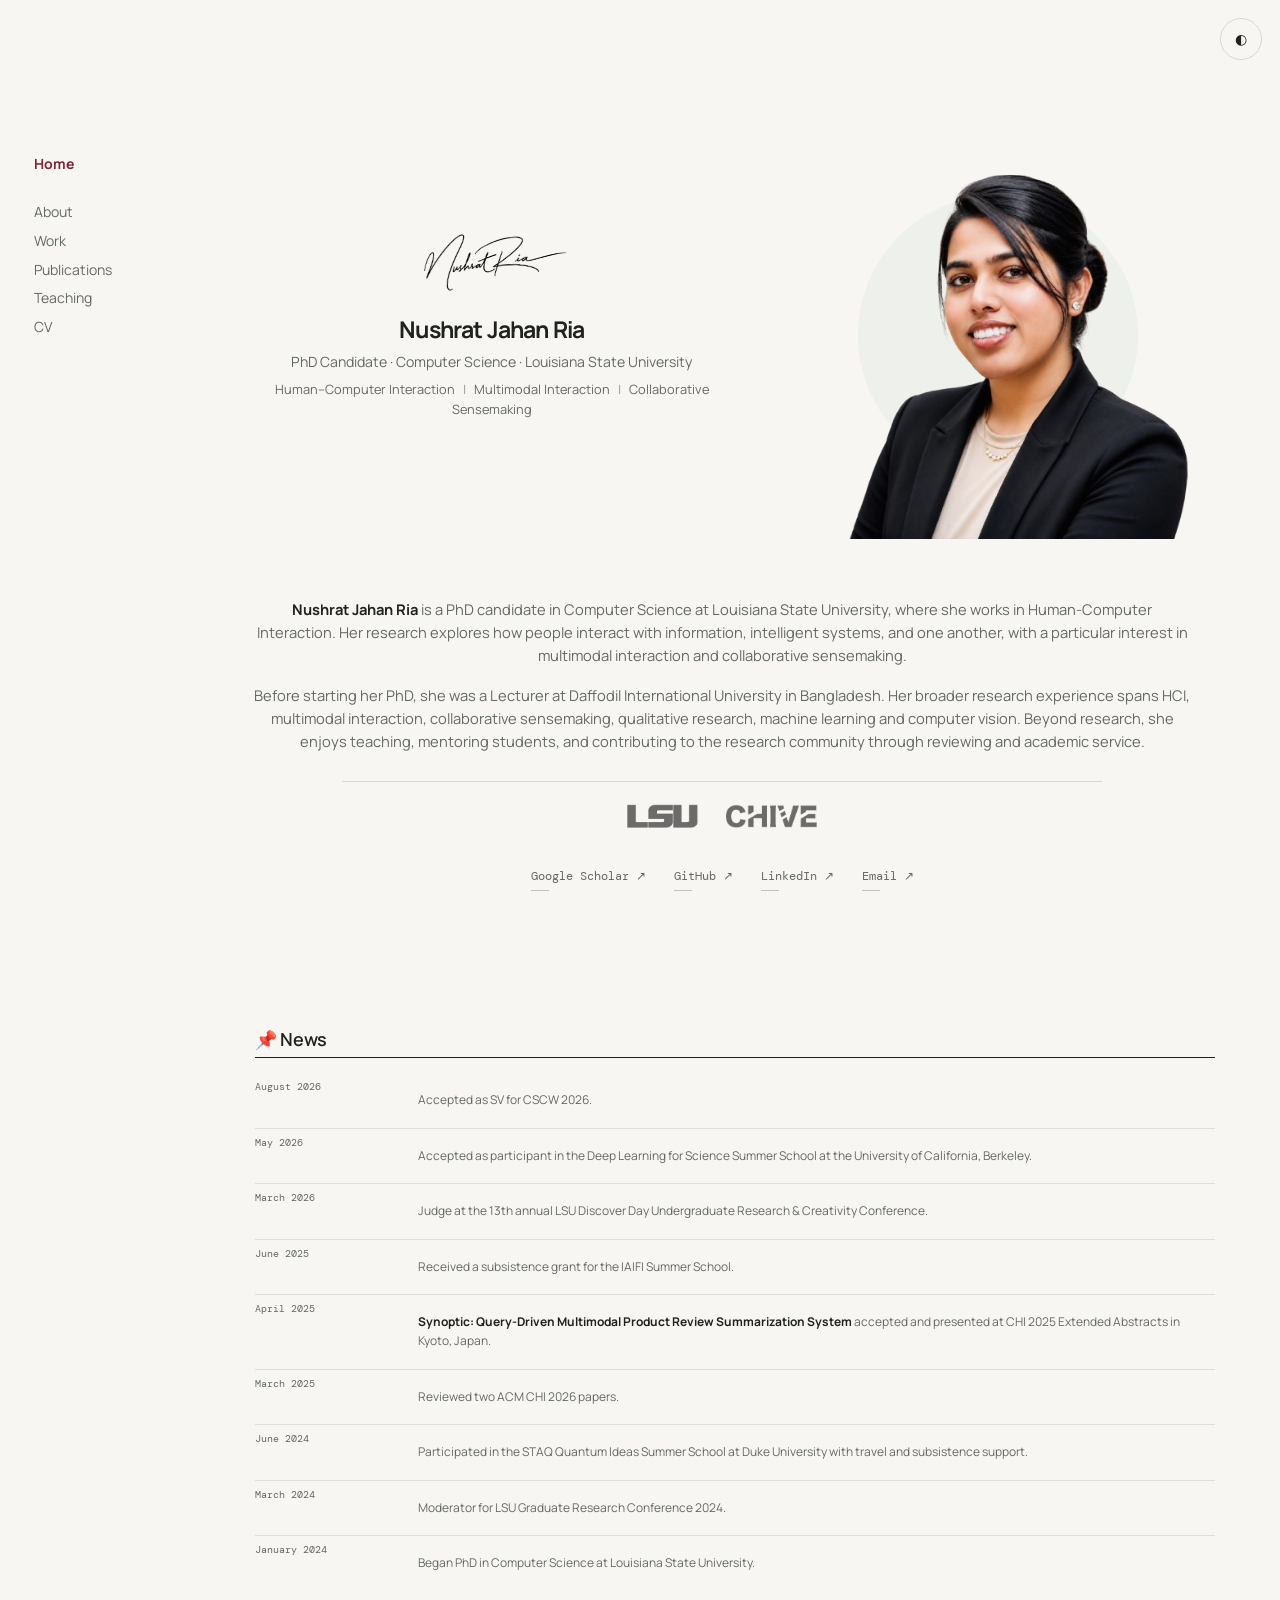
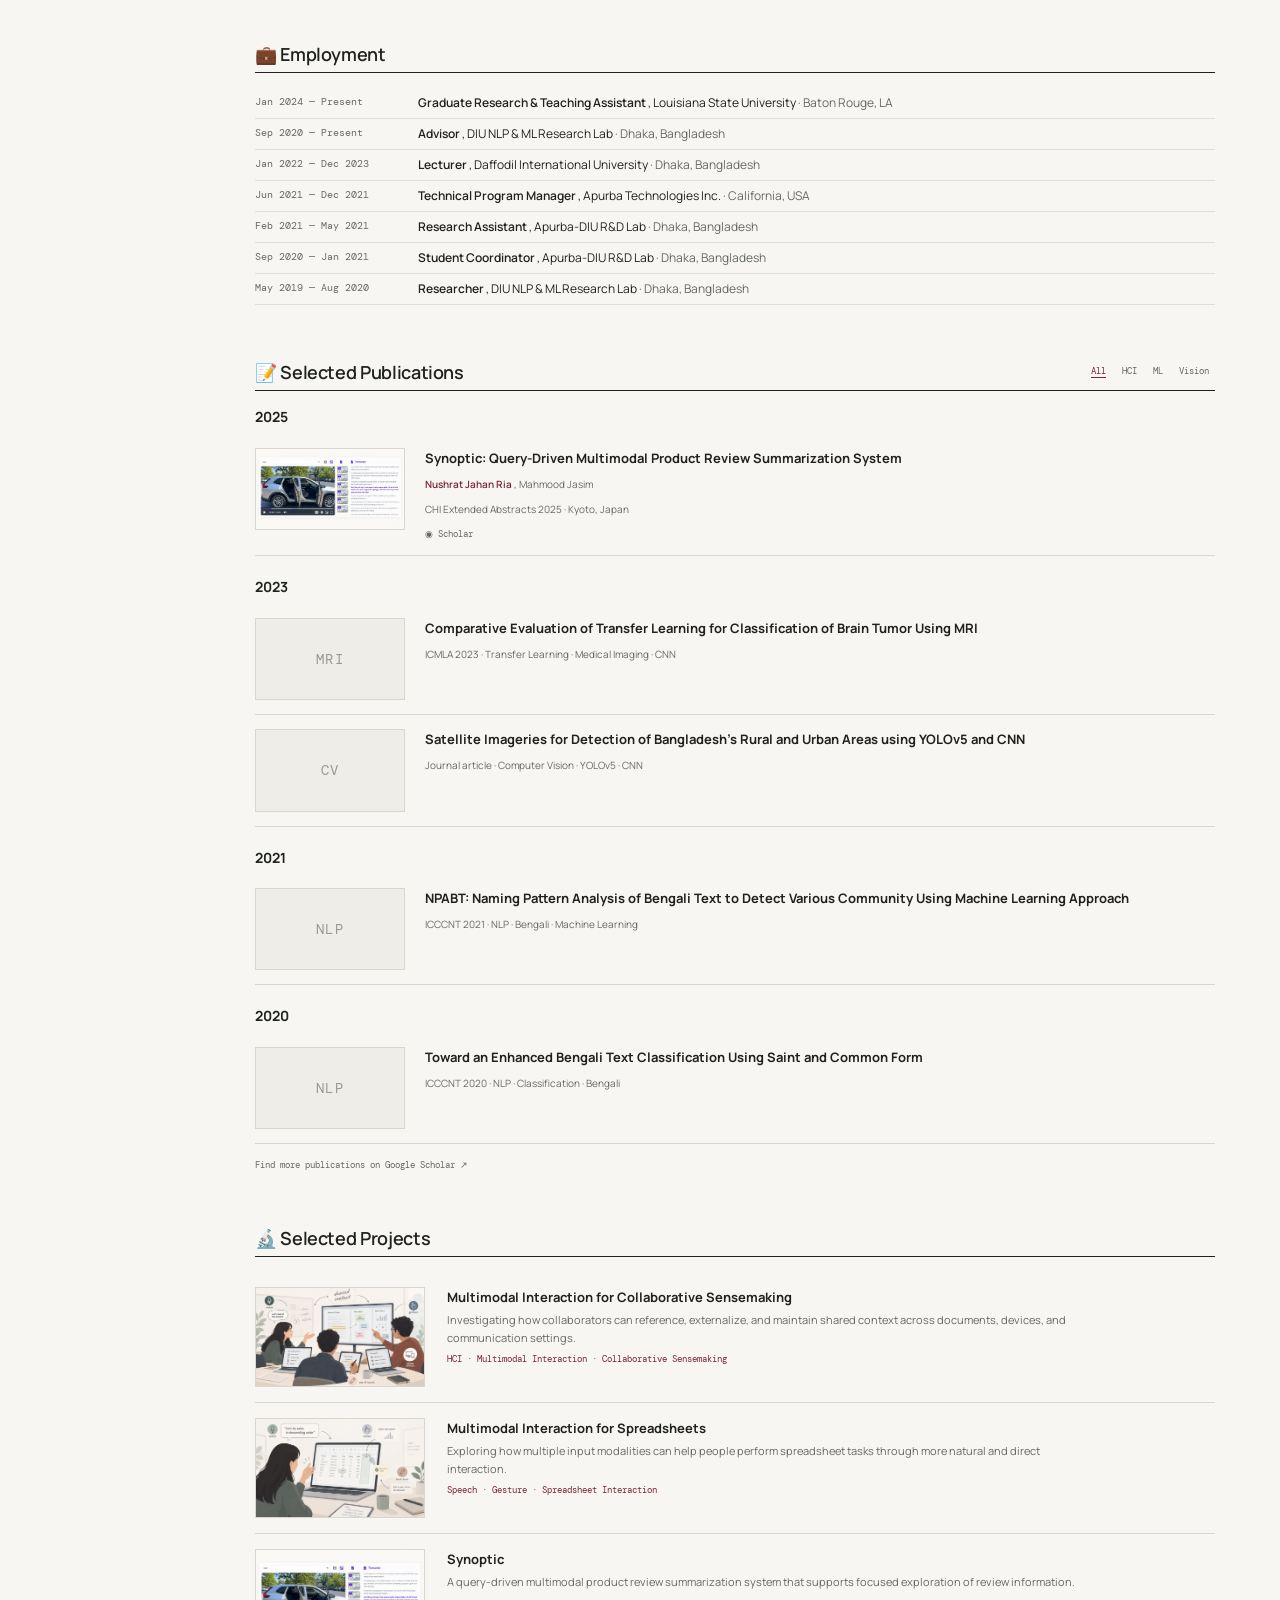
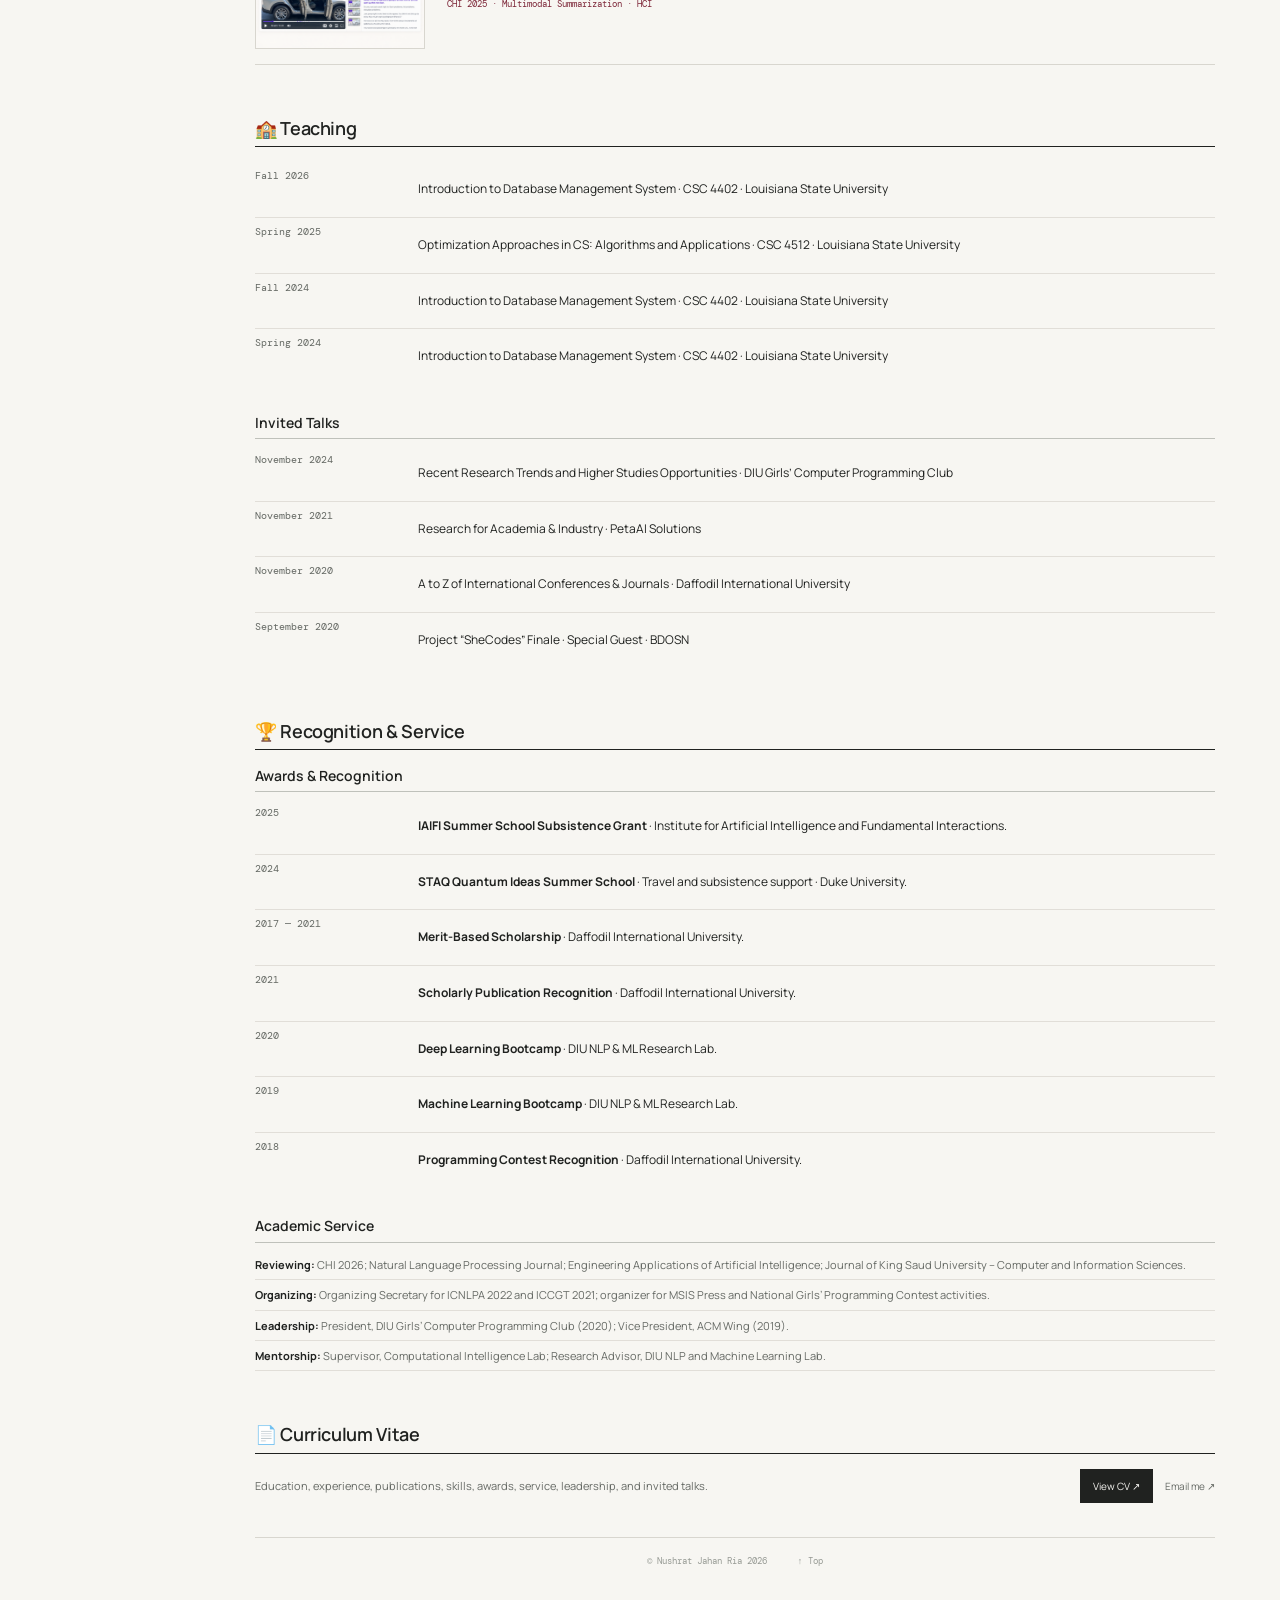
==== index.html @ 14f4d2c4 "Update research experience" ====
<!DOCTYPE html>
<html lang="en" data-theme="light">
<head>
    <meta charset="UTF-8">
    <meta name="viewport" content="width=device-width, initial-scale=1.0">

    <meta
        name="description"
        content="Nushrat Jahan Ria — HCI researcher studying multimodal interaction and collaborative sensemaking."
    >

    <link
        rel="icon"
        type="image/png"
        href="static/images/sign.png"
    >

    <title>Nushrat Jahan Ria — HCI Researcher</title>

    <link rel="preconnect" href="https://fonts.googleapis.com">
    <link rel="preconnect" href="https://fonts.gstatic.com" crossorigin>

    <link
        href="https://fonts.googleapis.com/css2?family=DM+Mono:wght@300;400;500&family=Manrope:wght@400;500;600;700&family=Newsreader:ital,opsz,wght@1,6..72,400&display=swap"
        rel="stylesheet"
    >

    <link rel="stylesheet" href="static/style.css?v=5">
</head>

<body>

<div class="cursor-dot" id="cursor-dot"></div>
<div class="cursor-ring" id="cursor-ring"></div>

<button
    id="theme-toggle"
    class="theme-toggle"
    type="button"
    aria-label="Switch between light and dark mode"
>
    ◐
</button>

<main>

<!-- =========================================================
     LANDING
========================================================= -->

<section id="home" class="landing">

    <!-- LEFT SIDEBAR -->
    <aside class="side-nav">

        <a href="#home" class="active">
            Home
        </a>

        <div class="side-nav-group">

            <a href="#about">
                About
            </a>

            <a href="#work">
                Work
            </a>

            <a href="#publications">
                Publications
            </a>

            <a href="#teaching">
                Teaching
            </a>

            <a href="#cv">
                CV
            </a>

        </div>

    </aside>


    <!-- LANDING CONTENT -->
    <div class="landing-main">

        <div class="identity-area">

            <div class="identity-center">

                <div class="signature">
                    <img
                        src="static/images/sig.png"
                        alt="Nushrat Jahan Ria"
                    >
                </div>

                <h1>
                    Nushrat Jahan Ria
                </h1>

                <p class="role">
                    PhD Candidate · Computer Science ·
                    Louisiana State University
                </p>

                <p class="research-line">

                    Human–Computer Interaction

                    <span>|</span>

                    Multimodal Interaction

                    <span>|</span>

                    Collaborative Sensemaking

                </p>

            </div>


            <div class="portrait-area">

                <img
                    src="static/ria_1.png"
                    alt="Nushrat Jahan Ria"
                >

            </div>

        </div>


        <!-- ABOUT -->
        <div
            class="landing-bio"
            id="about"
            data-nav-section="about"
        >

            <p>
                <strong>Nushrat Jahan Ria</strong>
                is a PhD candidate in Computer Science at
                Louisiana State University, where she works
                in Human-Computer Interaction. Her research
                explores how people interact with information,
                intelligent systems, and one another, with a
                particular interest in multimodal interaction
                and collaborative sensemaking.
            </p>

            <p>
                Before starting her PhD, she was a Lecturer at
                Daffodil International University in Bangladesh.
                Her broader research experience spans HCI, multimodal interaction, collaborative sensemaking,
                qualitative research, machine learning and
                computer vision. Beyond research, she enjoys
                teaching, mentoring students, and contributing
                to the research community through reviewing
                and academic service.
            </p>

        </div>


        <!-- AFFILIATIONS -->
        <div class="affiliation-strip">

            <a
                href="https://www.lsu.edu/"
                target="_blank"
                rel="noopener"
            >
                <img
                    src="static/logos/lsu_l.png"
                    alt="Louisiana State University"
                >
            </a>

            <a
                href="https://chive.cse.lsu.edu/index.html"
                target="_blank"
                rel="noopener"
            >
                <img
                    src="static/logos/chive_lab.png"
                    alt="CHIVE Lab"
                >
            </a>

        </div>


        <!-- SOCIAL LINKS -->
        <div class="landing-links">

            <a
                href="https://scholar.google.com/citations?user=UCzPAWAAAAAJ&hl=en&oi=ao"
                target="_blank"
                rel="noopener"
            >
                Google Scholar ↗
            </a>

            <a
                href="https://github.com/NushratRia"
                target="_blank"
                rel="noopener"
            >
                GitHub ↗
            </a>

            <a
                href="https://www.linkedin.com/in/nushrat-jahan-ria/"
                target="_blank"
                rel="noopener"
            >
                LinkedIn ↗
            </a>

            <a href="mailto:nria1@lsu.edu">
                Email ↗
            </a>

        </div>

    </div>

</section>



<!-- =========================================================
     POST LANDING
========================================================= -->

<div class="post-landing">

<div class="academic-page">


<!-- =========================================================
     NEWS
========================================================= -->

<section
    id="news"
    class="academic-section nav-section"
>

    <h2 class="academic-heading">
        📌 News
    </h2>

    <div class="compact-list news-list">

        <div class="compact-row">

            <time>
                August 2026
            </time>

            <p>
                Accepted as SV for CSCW 2026.
            </p>

        </div>


        <div class="compact-row">

            <time>
                May 2026
            </time>

            <p>
                Accepted as participant in the
                Deep Learning for Science Summer School
                at the University of California, Berkeley.
            </p>

        </div>


        <div class="compact-row">

            <time>
                March 2026
            </time>

            <p>
                Judge at the 13th annual LSU Discover Day
                Undergraduate Research &amp; Creativity Conference.
            </p>

        </div>


        <div class="compact-row">

            <time>
                June 2025
            </time>

            <p>
                Received a subsistence grant for the
                IAIFI Summer School.
            </p>

        </div>


        <div class="compact-row">

            <time>
                April 2025
            </time>

            <p>
                <strong>
                    Synoptic: Query-Driven Multimodal
                    Product Review Summarization System
                </strong>
                accepted and presented at CHI 2025
                Extended Abstracts in Kyoto, Japan.
            </p>

        </div>


        <div class="compact-row">

            <time>
                March 2025
            </time>

            <p>
                Reviewed two ACM CHI 2026 papers.
            </p>

        </div>


        <div class="compact-row">

            <time>
                June 2024
            </time>

            <p>
                Participated in the STAQ Quantum Ideas
                Summer School at Duke University with
                travel and subsistence support.
            </p>

        </div>


        <div class="compact-row">

            <time>
                March 2024
            </time>

            <p>
                Moderator for LSU Graduate Research
                Conference 2024.
            </p>

        </div>


        <div class="compact-row">

            <time>
                January 2024
            </time>

            <p>
                Began PhD in Computer Science at
                Louisiana State University.
            </p>

        </div>

    </div>

</section>



<!-- =========================================================
     WORK
========================================================= -->

<section
    id="work"
    class="academic-section nav-section"
>

    <h2 class="academic-heading">
        💼 Employment
    </h2>


    <div class="employment-list">


        <div class="employment-row">

            <div class="employment-date">
                Jan 2024 — Present
            </div>

            <div>

                <strong>
                    Graduate Research &amp; Teaching Assistant
                </strong>,

                Louisiana State University

                <span class="muted">
                    · Baton Rouge, LA
                </span>

            </div>

        </div>


        <div class="employment-row">

            <div class="employment-date">
                Sep 2020 — Present
            </div>

            <div>

                <strong>
                    Advisor
                </strong>,

                DIU NLP &amp; ML Research Lab

                <span class="muted">
                    · Dhaka, Bangladesh
                </span>

            </div>

        </div>


        <div class="employment-row">

            <div class="employment-date">
                Jan 2022 — Dec 2023
            </div>

            <div>

                <strong>
                    Lecturer
                </strong>,

                Daffodil International University

                <span class="muted">
                    · Dhaka, Bangladesh
                </span>

            </div>

        </div>


        <div class="employment-row">

            <div class="employment-date">
                Jun 2021 — Dec 2021
            </div>

            <div>

                <strong>
                    Technical Program Manager
                </strong>,

                Apurba Technologies Inc.

                <span class="muted">
                    · California, USA
                </span>

            </div>

        </div>


        <div class="employment-row">

            <div class="employment-date">
                Feb 2021 — May 2021
            </div>

            <div>

                <strong>
                    Research Assistant
                </strong>,

                Apurba-DIU R&amp;D Lab

                <span class="muted">
                    · Dhaka, Bangladesh
                </span>

            </div>

        </div>


        <div class="employment-row">

            <div class="employment-date">
                Sep 2020 — Jan 2021
            </div>

            <div>

                <strong>
                    Student Coordinator
                </strong>,

                Apurba-DIU R&amp;D Lab

                <span class="muted">
                    · Dhaka, Bangladesh
                </span>

            </div>

        </div>


        <div class="employment-row">

            <div class="employment-date">
                May 2019 — Aug 2020
            </div>

            <div>

                <strong>
                    Researcher
                </strong>,

                DIU NLP &amp; ML Research Lab

                <span class="muted">
                    · Dhaka, Bangladesh
                </span>

            </div>

        </div>

    </div>

</section>



<!-- =========================================================
     PUBLICATIONS
========================================================= -->

<section
    id="publications"
    class="academic-section nav-section"
>

    <div class="heading-with-tools">

        <h2 class="academic-heading">
            📝 Selected Publications
        </h2>


        <div class="publication-filters">

            <button
                class="pub-filter active"
                data-filter="all"
                type="button"
            >
                All
            </button>

            <button
                class="pub-filter"
                data-filter="hci"
                type="button"
            >
                HCI
            </button>

            <button
                class="pub-filter"
                data-filter="ml"
                type="button"
            >
                ML
            </button>

            <button
                class="pub-filter"
                data-filter="cv"
                type="button"
            >
                Vision
            </button>

        </div>

    </div>



    <!-- 2025 -->
    <div class="publication-year-group">

        <h3 class="year-heading">
            2025
        </h3>


        <article
            class="publication-item"
            data-category="hci ml"
        >

            <div class="publication-thumb image-thumb">

                <img
                    src="static/images/synoptic.png"
                    alt="Synoptic interface"
                >

            </div>


            <div class="publication-copy">

                <h3>
                    Synoptic: Query-Driven Multimodal
                    Product Review Summarization System
                </h3>

                <p class="authors">
                    <strong>
                        Nushrat Jahan Ria
                    </strong>,
                    Mahmood Jasim
                </p>

                <p class="pub-meta">
                    CHI Extended Abstracts 2025
                    · Kyoto, Japan
                </p>


                <div class="pub-links">

                    <a
                        href="https://scholar.google.com/citations?user=UCzPAWAAAAAJ&hl=en&oi=ao"
                        target="_blank"
                        rel="noopener"
                    >
                        ◉ Scholar
                    </a>

                </div>

            </div>

        </article>

    </div>



    <!-- 2023 -->
    <div class="publication-year-group">

        <h3 class="year-heading">
            2023
        </h3>


        <article
            class="publication-item"
            data-category="ml cv"
        >

            <div class="publication-thumb text-thumb">
                <span>MRI</span>
            </div>


            <div class="publication-copy">

                <h3>
                    Comparative Evaluation of Transfer
                    Learning for Classification of Brain
                    Tumor Using MRI
                </h3>

                <p class="pub-meta">
                    ICMLA 2023
                    · Transfer Learning
                    · Medical Imaging
                    · CNN
                </p>

            </div>

        </article>



        <article
            class="publication-item"
            data-category="cv ml"
        >

            <div class="publication-thumb text-thumb">
                <span>CV</span>
            </div>


            <div class="publication-copy">

                <h3>
                    Satellite Imageries for Detection of
                    Bangladesh’s Rural and Urban Areas
                    using YOLOv5 and CNN
                </h3>

                <p class="pub-meta">
                    Journal article
                    · Computer Vision
                    · YOLOv5
                    · CNN
                </p>

            </div>

        </article>

    </div>



    <!-- 2021 -->
    <div class="publication-year-group">

        <h3 class="year-heading">
            2021
        </h3>


        <article
            class="publication-item"
            data-category="ml"
        >

            <div class="publication-thumb text-thumb">
                <span>NLP</span>
            </div>


            <div class="publication-copy">

                <h3>
                    NPABT: Naming Pattern Analysis of
                    Bengali Text to Detect Various Community
                    Using Machine Learning Approach
                </h3>

                <p class="pub-meta">
                    ICCCNT 2021
                    · NLP
                    · Bengali
                    · Machine Learning
                </p>

            </div>

        </article>

    </div>



    <!-- 2020 -->
    <div class="publication-year-group">

        <h3 class="year-heading">
            2020
        </h3>


        <article
            class="publication-item"
            data-category="ml"
        >

            <div class="publication-thumb text-thumb">
                <span>NLP</span>
            </div>


            <div class="publication-copy">

                <h3>
                    Toward an Enhanced Bengali Text
                    Classification Using Saint and Common Form
                </h3>

                <p class="pub-meta">
                    ICCCNT 2020
                    · NLP
                    · Classification
                    · Bengali
                </p>

            </div>

        </article>

    </div>


    <a
        class="more-link"
        href="https://scholar.google.com/citations?user=UCzPAWAAAAAJ&hl=en&oi=ao"
        target="_blank"
        rel="noopener"
    >
        Find more publications on Google Scholar ↗
    </a>

</section>



<!-- =========================================================
     PROJECTS
========================================================= -->

<section
    id="projects"
    class="academic-section nav-section"
>

    <h2 class="academic-heading">
        🔬 Selected Projects
    </h2>


    <div class="research-projects">


        <!-- PROJECT 1 -->
        <article class="research-project">

            <div class="project-thumb">

                <img
                    src="static/images/collaborative.png"
                    alt="Multimodal interaction for collaborative sensemaking"
                >

            </div>


            <div class="project-copy">

                <h3>
                    Multimodal Interaction for
                    Collaborative Sensemaking
                </h3>

                <p>
                    Investigating how collaborators can
                    reference, externalize, and maintain
                    shared context across documents,
                    devices, and communication settings.
                </p>

                <div class="project-tags">
                    HCI · Multimodal Interaction
                    · Collaborative Sensemaking
                </div>

            </div>

        </article>



        <!-- PROJECT 2 -->
        <article class="research-project">

            <div class="project-thumb">

                <img
                    src="static/images/spreadsheet.png"
                    alt="Multimodal interaction for spreadsheet data"
                >

            </div>


            <div class="project-copy">

                <h3>
                    Multimodal Interaction for Spreadsheets
                </h3>

                <p>
                    Exploring how multiple input modalities
                    can help people perform spreadsheet
                    tasks through more natural and direct
                    interaction.
                </p>

                <div class="project-tags">
                    Speech · Gesture
                    · Spreadsheet Interaction
                </div>

            </div>

        </article>



        <!-- PROJECT 3 -->
        <article class="research-project">

            <div class="project-thumb">

                <img
                    src="static/images/synoptic.png"
                    alt="Synoptic multimodal product review summarization project"
                >

            </div>


            <div class="project-copy">

                <h3>
                    Synoptic
                </h3>

                <p>
                    A query-driven multimodal product
                    review summarization system that
                    supports focused exploration of
                    review information.
                </p>

                <div class="project-tags">
                    CHI 2025
                    · Multimodal Summarization
                    · HCI
                </div>

            </div>

        </article>

    </div>

</section>



<!-- =========================================================
     TEACHING
========================================================= -->

<section
    id="teaching"
    class="academic-section nav-section"
>

    <h2 class="academic-heading">
        🏫 Teaching
    </h2>


    <div class="compact-list">

        <div class="compact-row">

            <time>
                Fall 2026
            </time>

            <p>
                Introduction to Database Management System
                · CSC 4402
                · Louisiana State University
            </p>

        </div>


        <div class="compact-row">

            <time>
                Spring 2025
            </time>

            <p>
                Optimization Approaches in CS:
                Algorithms and Applications
                · CSC 4512
                · Louisiana State University
            </p>

        </div>


        <div class="compact-row">

            <time>
                Fall 2024
            </time>

            <p>
                Introduction to Database Management System
                · CSC 4402
                · Louisiana State University
            </p>

        </div>


        <div class="compact-row">

            <time>
                Spring 2024
            </time>

            <p>
                Introduction to Database Management System
                · CSC 4402
                · Louisiana State University
            </p>

        </div>

    </div>



    <!-- INVITED TALKS -->

    <h3 class="subsection-heading">
        Invited Talks
    </h3>


    <div class="compact-list">

        <div class="compact-row">

            <time>
                November 2024
            </time>

            <p>
                Recent Research Trends and Higher Studies
                Opportunities
                · DIU Girls’ Computer Programming Club
            </p>

        </div>


        <div class="compact-row">

            <time>
                November 2021
            </time>

            <p>
                Research for Academia &amp; Industry
                · PetaAI Solutions
            </p>

        </div>


        <div class="compact-row">

            <time>
                November 2020
            </time>

            <p>
                A to Z of International Conferences
                &amp; Journals
                · Daffodil International University
            </p>

        </div>


        <div class="compact-row">

            <time>
                September 2020
            </time>

            <p>
                Project “SheCodes” Finale
                · Special Guest
                · BDOSN
            </p>

        </div>

    </div>

</section>



<!-- =========================================================
     ACHIEVEMENTS
========================================================= -->

<section
    id="achievements"
    class="academic-section nav-section"
>

    <h2 class="academic-heading">
        🏆 Recognition &amp; Service
    </h2>


    <h3 class="subsection-heading first-subsection">
        Awards &amp; Recognition
    </h3>


    <div class="compact-list">


        <div class="compact-row">

            <time>
                2025
            </time>

            <p>
                <strong>
                    IAIFI Summer School Subsistence Grant
                </strong>
                · Institute for Artificial Intelligence
                and Fundamental Interactions.
            </p>

        </div>


        <div class="compact-row">

            <time>
                2024
            </time>

            <p>
                <strong>
                    STAQ Quantum Ideas Summer School
                </strong>
                · Travel and subsistence support
                · Duke University.
            </p>

        </div>


        <div class="compact-row">

            <time>
                2017 — 2021
            </time>

            <p>
                <strong>
                    Merit-Based Scholarship
                </strong>
                · Daffodil International University.
            </p>

        </div>


        <div class="compact-row">

            <time>
                2021
            </time>

            <p>
                <strong>
                    Scholarly Publication Recognition
                </strong>
                · Daffodil International University.
            </p>

        </div>


        <div class="compact-row">

            <time>
                2020
            </time>

            <p>
                <strong>
                    Deep Learning Bootcamp
                </strong>
                · DIU NLP &amp; ML Research Lab.
            </p>

        </div>


        <div class="compact-row">

            <time>
                2019
            </time>

            <p>
                <strong>
                    Machine Learning Bootcamp
                </strong>
                · DIU NLP &amp; ML Research Lab.
            </p>

        </div>


        <div class="compact-row">

            <time>
                2018
            </time>

            <p>
                <strong>
                    Programming Contest Recognition
                </strong>
                · Daffodil International University.
            </p>

        </div>

    </div>



    <h3 class="subsection-heading">
        Academic Service
    </h3>


    <div class="service-lines">

        <p>
            <strong>Reviewing:</strong>
            CHI 2026; Natural Language Processing Journal;
            Engineering Applications of Artificial Intelligence;
            Journal of King Saud University – Computer and
            Information Sciences.
        </p>


        <p>
            <strong>Organizing:</strong>
            Organizing Secretary for ICNLPA 2022 and ICCGT 2021;
            organizer for MSIS Press and National Girls’
            Programming Contest activities.
        </p>


        <p>
            <strong>Leadership:</strong>
            President, DIU Girls’ Computer Programming Club
            (2020); Vice President, ACM Wing (2019).
        </p>


        <p>
            <strong>Mentorship:</strong>
            Supervisor, Computational Intelligence Lab;
            Research Advisor, DIU NLP and Machine Learning Lab.
        </p>

    </div>

</section>



<!-- =========================================================
     CV
========================================================= -->

<section
    id="cv"
    class="academic-section cv-section nav-section"
>

    <h2 class="academic-heading">
        📄 Curriculum Vitae
    </h2>


    <div class="cv-inline">

        <p>
            Education, experience, publications, skills,
            awards, service, leadership, and invited talks.
        </p>


        <div>

            <a
                class="academic-button"
                href="static/NJR_CV.pdf?v=2026-09"
                target="_blank"
                rel="noopener noreferrer"
            >
                View CV ↗
            </a>


            <a
                class="text-action"
                href="mailto:nria1@lsu.edu"
            >
                Email me ↗
            </a>

        </div>

    </div>

</section>



<!-- =========================================================
     FOOTER
========================================================= -->

<footer class="academic-footer">

    <span>
        © Nushrat Jahan Ria 2026
    </span>

    <a href="#home">
        ↑ Top
    </a>

</footer>


</div>
</div>

</main>


<script src="static/script.js?v=4"></script>

</body>
</html>
---- static/style.css ----
/* ==========================================================
   NUSHRAT JAHAN RIA — RESPONSIVE ACADEMIC PORTFOLIO
   Desktop / Laptop / Tablet / Mobile / Touch
========================================================== */


/* ==========================================================
   01. TOKENS
========================================================== */

:root {
    --bg: #f7f6f2;
    --paper: #ffffff;
    --surface: #efede7;
    --surface-2: #e8e6df;

    --ink: #202220;
    --muted: #656964;
    --faint: #969a94;

    --line: #d8d6cf;
    --line-dark: #bfc1bb;

    --sage-soft: #dfe6e1;
    --burgundy: #7c2638;

    --sidebar-width: 190px;

    --transition:
        220ms cubic-bezier(.2, .75, .2, 1);
}


[data-theme="dark"] {
    --bg: #171918;
    --paper: #1e201e;
    --surface: #252825;
    --surface-2: #2b2e2b;

    --ink: #f2f1ec;
    --muted: #b3b6b0;
    --faint: #7e847e;

    --line: #363a36;
    --line-dark: #4b504b;

    --sage-soft: #29332c;
    --burgundy: #d0919e;
}


/* ==========================================================
   02. RESET
========================================================== */

*,
*::before,
*::after {
    box-sizing: border-box;
}


html {
    width: 100%;
    min-width: 0;
    scroll-behavior: smooth;
    -webkit-text-size-adjust: 100%;
    text-size-adjust: 100%;
}


body {
    width: 100%;
    min-width: 0;
    min-height: 100vh;

    margin: 0;
    padding: 0;

    overflow-x: hidden;

    background: var(--bg);
    color: var(--ink);

    font-family:
        "Manrope",
        -apple-system,
        BlinkMacSystemFont,
        "Segoe UI",
        sans-serif;

    font-size: 14px;
    line-height: 1.6;

    transition:
        background-color .3s ease,
        color .3s ease;
}


main,
section,
article,
div,
aside,
footer {
    min-width: 0;
}


img,
svg,
video,
canvas,
iframe {
    display: block;
    max-width: 100%;
}


img {
    height: auto;
}


a {
    color: inherit;
    text-decoration: none;
    overflow-wrap: anywhere;
}


button,
input,
textarea,
select {
    font: inherit;
}


button {
    color: inherit;
}


p,
h1,
h2,
h3,
h4,
h5,
h6 {
    overflow-wrap: break-word;
}


::selection {
    background: var(--sage-soft);
    color: var(--ink);
}


a:focus-visible,
button:focus-visible {
    outline: 2px solid var(--burgundy);
    outline-offset: 4px;
}


/* ==========================================================
   03. CUSTOM CURSOR
========================================================== */

.cursor-dot,
.cursor-ring {
    position: fixed;
    left: 0;
    top: 0;

    z-index: 9999;

    border-radius: 50%;
    pointer-events: none;

    opacity: 0;
}


.cursor-dot {
    width: 6px;
    height: 6px;
    background: var(--ink);
}


.cursor-ring {
    width: 34px;
    height: 34px;

    border: 1px solid var(--ink);
}


/* Disable custom cursor on touch devices */
@media (hover: none), (pointer: coarse) {
    .cursor-dot,
    .cursor-ring {
        display: none !important;
    }
}


/* ==========================================================
   04. THEME TOGGLE
========================================================== */

.theme-toggle {
    position: fixed;

    top:
        max(
            18px,
            env(safe-area-inset-top)
        );

    right:
        max(
            18px,
            env(safe-area-inset-right)
        );

    z-index: 500;

    width: 42px;
    height: 42px;

    display: grid;
    place-items: center;

    padding: 0;

    border: 1px solid var(--line);
    border-radius: 50%;

    background: var(--bg);
    color: var(--ink);

    cursor: pointer;
}


/* ==========================================================
   05. LANDING
========================================================== */

.landing {
    width: 100%;
    min-height: 100vh;
    min-height: 100svh;

    display: grid;

    grid-template-columns:
        var(--sidebar-width)
        minmax(0, 1fr);

    background: var(--bg);
}


/* ==========================================================
   06. SIDEBAR
========================================================== */

.side-nav {
    position: fixed;

    top: 0;
    left: 0;

    z-index: 200;

    width: var(--sidebar-width);
    height: 100vh;
    height: 100svh;

    padding:
        clamp(110px, 17vh, 180px)
        15px
        40px
        34px;

    display: flex;
    flex-direction: column;

    background: var(--bg);
}


.side-nav > a {
    width: fit-content;

    margin-bottom: 24px;

    color: var(--ink);

    font-size: clamp(14px, 1vw, 16px);
    font-weight: 700;
}


.side-nav-group {
    display: flex;
    flex-direction: column;

    align-items: flex-start;

    gap: 3px;
}


.side-nav-group a {
    padding: 2px 0;

    color: var(--muted);

    font-size: clamp(14px, 1vw, 16px);
    line-height: 1.55;

    transition: color var(--transition);
}


.side-nav > a.active,
.side-nav-group a.active,
.side-nav-group a:hover {
    color: var(--burgundy);
}


.side-nav-group a.active {
    font-weight: 600;
}


/* ==========================================================
   07. LANDING MAIN
========================================================== */

.landing-main {
    grid-column: 2;

    width: 100%;
    min-width: 0;

    padding:
        clamp(60px, 7vh, 90px)
        clamp(30px, 6vw, 110px)
        clamp(60px, 8vh, 90px)
        clamp(30px, 4vw, 60px);
}


/* ==========================================================
   08. HERO / IDENTITY
========================================================== */

.identity-area {
    width: 100%;

    min-height:
        clamp(
            410px,
            58vh,
            530px
        );

    display: grid;

    grid-template-columns:
        minmax(0, 1fr)
        minmax(
            250px,
            min(32vw, 410px)
        );

    align-items: center;

    gap:
        clamp(
            20px,
            4vw,
            70px
        );
}


.identity-center {
    width: 100%;
    min-width: 0;

    text-align: center;
}


.signature {
    width:
        clamp(
            115px,
            12vw,
            155px
        );

    margin:
        0 auto
        clamp(18px, 2vw, 26px);

    transform: rotate(-4deg);
}


.signature img {
    width: 100%;

    filter:
        grayscale(1)
        brightness(0);
}


[data-theme="dark"] .signature img {
    filter:
        grayscale(1)
        brightness(0)
        invert(1);
}


.identity-center h1 {
    margin: 0;

    font-size:
        clamp(
            20px,
            1.8vw,
            25px
        );

    font-weight: 700;

    line-height: 1.25;

    letter-spacing: -.035em;
}


.role {
    margin: 7px auto 0;

    color: var(--muted);

    font-size:
        clamp(
            12px,
            1.1vw,
            15px
        );
}


.research-line {
    max-width: 760px;

    margin: 5px auto 0;

    color: var(--muted);

    font-size:
        clamp(
            11px,
            1vw,
            14px
        );
}


.research-line span {
    margin: 0 5px;
    color: var(--faint);
}


/* ==========================================================
   09. PORTRAIT
========================================================== */

.portrait-area {
    position: relative;

    width: 100%;

    min-height:
        clamp(
            330px,
            42vw,
            430px
        );

    display: flex;

    align-items: flex-end;
    justify-content: center;
}


.portrait-area::before {
    content: "";

    position: absolute;

    left: 50%;
    top: 50%;

    width:
        clamp(
            190px,
            22vw,
            280px
        );

    aspect-ratio: 1 / 1;

    border-radius: 50%;

    background: var(--sage-soft);

    opacity: .4;

    transform:
        translate(-50%, -46%);
}


.portrait-area img {
    position: relative;
    z-index: 2;

    width: auto;

    max-width: 100%;

    max-height:
        clamp(
            320px,
            40vw,
            425px
        );

    object-fit: contain;
    object-position: bottom center;

    filter:
        saturate(.88)
        contrast(.98);

    transition:
        transform .45s ease;
}


@media (hover: hover) {
    .portrait-area:hover img {
        transform: translateY(-4px);
    }
}


/* ==========================================================
   10. ABOUT
========================================================== */

.landing-bio {
    width:
        min(
            100%,
            1050px
        );

    margin:
        clamp(8px, 1vw, 15px)
        auto
        0;

    padding-inline:
        clamp(
            0px,
            1vw,
            12px
        );

    color: var(--muted);

    font-size:
        clamp(
            13px,
            1.15vw,
            16px
        );

    line-height: 1.58;

    text-align: center;
}


.landing-bio p {
    margin: 0;
}


.landing-bio p + p {
    margin-top: 16px;
}


.landing-bio strong {
    color: var(--ink);
    font-weight: 700;
}


/* ==========================================================
   11. AFFILIATIONS
========================================================== */

.affiliation-strip {
    width:
        min(
            calc(100% - 40px),
            760px
        );

    margin:
        28px auto 0;

    padding:
        22px 0 18px;

    display: flex;

    align-items: center;
    justify-content: center;

    flex-wrap: wrap;

    gap:
        clamp(
            18px,
            3vw,
            28px
        );

    border-top: 1px solid var(--line);
}


.affiliation-strip a {
    opacity: .56;

    transition:
        opacity var(--transition),
        transform var(--transition);
}


@media (hover: hover) {
    .affiliation-strip a:hover {
        opacity: .9;
        transform: translateY(-2px);
    }
}


.affiliation-strip img {
    width: auto;
    height: auto;

    max-height:
        clamp(
            18px,
            2vw,
            24px
        );

    max-width:
        clamp(
            80px,
            9vw,
            105px
        );

    object-fit: contain;

    filter:
        grayscale(1)
        brightness(0);
}


[data-theme="dark"] .affiliation-strip img {
    filter:
        grayscale(1)
        brightness(0)
        invert(1);
}


/* ==========================================================
   12. SOCIAL LINKS
========================================================== */

.landing-links {
    margin-top: 18px;

    display: flex;

    justify-content: center;
    align-items: center;

    flex-wrap: wrap;

    gap:
        12px
        clamp(
            16px,
            2.5vw,
            28px
        );
}


.landing-links a {
    position: relative;

    padding: 4px 0;

    color: var(--muted);

    font-family:
        "DM Mono",
        monospace;

    font-size:
        clamp(
            10px,
            .9vw,
            12px
        );

    white-space: nowrap;
}


.landing-links a::after {
    content: "";

    position: absolute;

    left: 0;
    bottom: 0;

    width: 18px;
    height: 1px;

    background: var(--line-dark);

    transition:
        width var(--transition),
        background var(--transition);
}


@media (hover: hover) {

    .landing-links a:hover {
        color: var(--burgundy);
    }

    .landing-links a:hover::after {
        width: 100%;
        background: var(--burgundy);
    }
}


/* ==========================================================
   13. POST-LANDING
========================================================== */

.post-landing {
    width:
        calc(
            100% - var(--sidebar-width)
        );

    margin-left:
        var(--sidebar-width);

    min-width: 0;

    background: var(--bg);
}


.academic-page {
    width:
        min(
            calc(100% - 64px),
            960px
        );

    margin: 0 auto;

    padding:
        clamp(
            45px,
            6vw,
            65px
        )
        0
        34px;
}


/* ==========================================================
   14. SECTIONS
========================================================== */

.academic-section {
    width: 100%;

    padding:
        0 0
        clamp(
            35px,
            5vw,
            48px
        );

    scroll-margin-top: 30px;
}


.academic-section + .academic-section {
    padding-top: 4px;
}


.academic-heading {
    width: 100%;

    margin:
        0 0 15px;

    padding-bottom: 6px;

    border-bottom:
        1px solid
        var(--ink);

    font-size:
        clamp(
            16px,
            1.5vw,
            18px
        );

    font-weight: 600;

    line-height: 1.3;

    letter-spacing: -.02em;
}


.subsection-heading {
    margin:
        28px 0 7px;

    padding-bottom: 4px;

    border-bottom:
        1px solid
        var(--line-dark);

    font-size:
        clamp(
            13px,
            1.2vw,
            14px
        );

    font-weight: 600;
}


.first-subsection {
    margin-top: 0;
}


.muted {
    color: var(--muted);
}


/* ==========================================================
   15. COMPACT LISTS
========================================================== */

.compact-list {
    width: 100%;
}


.compact-row {
    width: 100%;

    display: grid;

    grid-template-columns:
        clamp(
            115px,
            15vw,
            145px
        )
        minmax(0, 1fr);

    gap:
        clamp(
            12px,
            2vw,
            18px
        );

    padding: 6px 0;

    border-bottom:
        1px solid
        color-mix(
            in srgb,
            var(--line) 72%,
            transparent
        );
}


.compact-row:last-child {
    border-bottom: 0;
}


.compact-row time {
    color: var(--muted);

    font-family:
        "DM Mono",
        monospace;

    font-size:
        clamp(
            9px,
            .85vw,
            10px
        );

    line-height: 1.65;
}


.compact-row p {
    color: var(--ink);

    font-size:
        clamp(
            11px,
            1vw,
            12px
        );

    line-height: 1.55;
}


.news-list .compact-row p {
    color: var(--muted);
}


.news-list .compact-row p strong {
    color: var(--ink);
}


/* ==========================================================
   16. EMPLOYMENT
========================================================== */

.employment-list {
    width: 100%;

    display: flex;
    flex-direction: column;
}


.employment-row {
    width: 100%;

    display: grid;

    grid-template-columns:
        clamp(
            115px,
            15vw,
            145px
        )
        minmax(0, 1fr);

    gap:
        clamp(
            12px,
            2vw,
            18px
        );

    padding: 6px 0;

    border-bottom:
        1px solid
        color-mix(
            in srgb,
            var(--line) 72%,
            transparent
        );

    font-size:
        clamp(
            11px,
            1vw,
            12px
        );

    line-height: 1.5;
}


.employment-date {
    color: var(--muted);

    font-family:
        "DM Mono",
        monospace;

    font-size:
        clamp(
            9px,
            .85vw,
            10px
        );
}


.employment-row strong {
    font-weight: 600;
}


/* ==========================================================
   17. PUBLICATION FILTER HEADER
========================================================== */

.heading-with-tools {
    width: 100%;

    display: flex;

    align-items: flex-end;
    justify-content: space-between;

    gap: 15px;

    margin-bottom: 15px;

    border-bottom:
        1px solid
        var(--ink);
}


.heading-with-tools .academic-heading {
    flex: 1;

    margin: 0;

    border: 0;
}


.publication-filters {
    display: flex;

    align-items: center;

    flex-wrap: wrap;

    gap: 4px;

    padding-bottom: 5px;
}


.pub-filter {
    min-height: 28px;

    padding: 3px 6px;

    border: 0;

    background: transparent;

    color: var(--muted);

    font-family:
        "DM Mono",
        monospace;

    font-size: 9px;

    cursor: pointer;
}


.pub-filter:hover,
.pub-filter.active {
    color: var(--burgundy);

    text-decoration: underline;
    text-underline-offset: 3px;
}


/* ==========================================================
   18. PUBLICATIONS
========================================================== */

.publication-year-group +
.publication-year-group {
    margin-top: 20px;
}


.year-heading {
    margin:
        0 0 5px;

    font-size:
        clamp(
            13px,
            1.2vw,
            14px
        );

    font-weight: 700;
}


.publication-item {
    width: 100%;

    display: grid;

    grid-template-columns:
        clamp(
            120px,
            17vw,
            150px
        )
        minmax(0, 1fr);

    gap:
        clamp(
            14px,
            2vw,
            20px
        );

    padding:
        clamp(
            10px,
            1.4vw,
            14px
        )
        0;

    border-bottom:
        1px solid
        var(--line);
}


.publication-item.hidden {
    display: none;
}


.publication-thumb {
    width: 100%;

    aspect-ratio: 1.82 / 1;

    overflow: hidden;

    border:
        1px solid
        var(--line);

    background: var(--paper);
}


.image-thumb img {
    width: 100%;
    height: 100%;

    object-fit: cover;
}


.text-thumb {
    display: grid;

    place-items: center;

    background: var(--surface);
}


.text-thumb span {
    color: var(--faint);

    font-family:
        "DM Mono",
        monospace;

    font-size:
        clamp(
            11px,
            1.2vw,
            14px
        );

    letter-spacing: .08em;
}


.publication-copy {
    min-width: 0;

    padding-top: 1px;
}


.publication-copy h3 {
    margin:
        0 0 4px;

    font-size:
        clamp(
            11px,
            1.1vw,
            13px
        );

    font-weight: 700;

    line-height: 1.4;
}


.authors,
.pub-meta {
    color: var(--muted);

    font-size:
        clamp(
            9px,
            .9vw,
            10px
        );

    line-height: 1.5;
}


.authors strong {
    color: var(--burgundy);

    font-weight: 600;
}


.pub-links {
    margin-top: 5px;

    display: flex;

    flex-wrap: wrap;

    gap: 10px;
}


.pub-links a,
.more-link {
    color: var(--muted);

    font-family:
        "DM Mono",
        monospace;

    font-size: 9px;
}


.pub-links a:hover,
.more-link:hover {
    color: var(--burgundy);
}


.more-link {
    display: inline-block;

    margin-top: 14px;
}


/* ==========================================================
   19. PROJECTS
========================================================== */

.research-projects {
    width: 100%;

    display: flex;
    flex-direction: column;
}


.research-project {
    width: 100%;

    display: grid;

    grid-template-columns:
        clamp(
            135px,
            19vw,
            170px
        )
        minmax(0, 1fr);

    gap:
        clamp(
            15px,
            2.5vw,
            22px
        );

    padding:
        clamp(
            11px,
            1.5vw,
            15px
        )
        0;

    border-bottom:
        1px solid
        var(--line);
}


.project-thumb {
    width: 100%;

    aspect-ratio: 1.7 / 1;

    overflow: hidden;

    border:
        1px solid
        var(--line);

    background: var(--paper);
}


.project-thumb img {
    width: 100%;
    height: 100%;

    object-fit: cover;
}


.project-copy {
    min-width: 0;

    padding-top: 1px;
}


.project-copy h3 {
    margin:
        0 0 5px;

    color: var(--ink);

    font-size:
        clamp(
            12px,
            1.1vw,
            13px
        );

    font-weight: 700;

    line-height: 1.4;
}


.project-copy p {
    max-width: 650px;

    margin: 0;

    color: var(--muted);

    font-size:
        clamp(
            10px,
            1vw,
            11px
        );

    line-height: 1.58;
}


.project-tags {
    margin-top: 7px;

    color: var(--burgundy);

    font-family:
        "DM Mono",
        monospace;

    font-size:
        clamp(
            8px,
            .8vw,
            9px
        );

    line-height: 1.5;
}


/* ==========================================================
   20. SERVICE
========================================================== */

.service-lines {
    width: 100%;

    display: flex;
    flex-direction: column;
}


.service-lines p {
    margin: 0;

    padding: 6px 0;

    border-bottom:
        1px solid
        color-mix(
            in srgb,
            var(--line) 72%,
            transparent
        );

    color: var(--muted);

    font-size:
        clamp(
            10px,
            1vw,
            11px
        );

    line-height: 1.58;
}


.service-lines strong {
    color: var(--ink);
}


/* ==========================================================
   21. CV
========================================================== */

.cv-section {
    padding-bottom: 34px;
}


.cv-inline {
    width: 100%;

    display: flex;

    align-items: center;
    justify-content: space-between;

    gap: 24px;
}


.cv-inline > p {
    max-width: 610px;

    margin: 0;

    color: var(--muted);

    font-size:
        clamp(
            10px,
            1vw,
            11px
        );
}


.cv-inline > div {
    display: flex;

    align-items: center;

    flex-wrap: wrap;

    gap: 12px;

    flex-shrink: 0;
}


.academic-button {
    display: inline-flex;

    align-items: center;
    justify-content: center;

    min-height: 34px;

    padding: 4px 12px;

    border:
        1px solid
        var(--ink);

    background: var(--ink);
    color: var(--bg);

    font-size: 10px;

    transition:
        background var(--transition),
        color var(--transition);
}


.academic-button:hover {
    background: transparent;
    color: var(--ink);
}


.text-action {
    padding: 6px 0;

    color: var(--muted);

    font-size: 10px;
}


.text-action:hover {
    color: var(--burgundy);
}


/* ==========================================================
   22. FOOTER
========================================================== */

.academic-footer {
    padding:
        16px 0
        max(
            28px,
            env(safe-area-inset-bottom)
        );

    display: flex;

    align-items: center;
    justify-content: center;

    flex-wrap: wrap;

    gap: 16px 30px;

    border-top:
        1px solid
        var(--line);

    color: var(--faint);

    font-family:
        "DM Mono",
        monospace;

    font-size: 9px;
}


.academic-footer a:hover {
    color: var(--burgundy);
}


/* ==========================================================
   23. LARGE DESKTOP
   1440px+
========================================================== */

@media (min-width: 1440px) {

    :root {
        --sidebar-width: 190px;
    }


    .academic-page {
        max-width: 1000px;
    }


    .landing-main {
        padding-right:
            clamp(
                60px,
                7vw,
                125px
            );
    }

}


/* ==========================================================
   24. ULTRA-WIDE MONITORS
========================================================== */

@media (min-width: 1900px) {

    .landing-main {
        max-width: 1700px;

        margin:
            0 auto;
    }


    .identity-area {
        min-height: 520px;
    }


    .academic-page {
        max-width: 1040px;
    }

}


/* ==========================================================
   25. LAPTOPS
   1024px — 1279px
========================================================== */

@media
(min-width: 1024px)
and
(max-width: 1279px) {

    :root {
        --sidebar-width: 160px;
    }


    .side-nav {
        padding-left: 26px;
    }


    .identity-area {
        grid-template-columns:
            minmax(0, 1fr)
            minmax(260px, 340px);

        gap: 25px;
    }


    .landing-main {
        padding-left: 30px;
        padding-right: 45px;
    }


    .academic-page {
        width:
            min(
                calc(100% - 50px),
                900px
            );
    }

}


/* ==========================================================
   26. TABLETS / SMALL LAPTOPS
   <= 1023px
========================================================== */

@media (max-width: 1023px) {

    :root {
        --sidebar-width: 145px;
    }


    .side-nav {
        padding-left: 22px;
        padding-right: 12px;
    }


    .side-nav > a,
    .side-nav-group a {
        font-size: 14px;
    }


    .landing-main {
        padding-left: 25px;
        padding-right: 35px;
    }


    .identity-area {
        grid-template-columns:
            minmax(0, 1fr)
            minmax(230px, 300px);

        gap: 20px;
    }


    .portrait-area {
        min-height: 330px;
    }


    .academic-page {
        width:
            calc(
                100% - 42px
            );
    }

}


/* ==========================================================
   27. TABLET PORTRAIT + MOBILE
   <= 820px
========================================================== */

@media (max-width: 820px) {

    :root {
        --sidebar-width: 0px;
    }


    /* --------------------------------
       Navigation becomes top navigation
    -------------------------------- */

    .landing {
        display: block;

        min-height: auto;
    }


    .side-nav {
        position: sticky;

        top: 0;

        width: 100%;
        height: auto;

        padding:
            max(
                14px,
                env(safe-area-inset-top)
            )
            62px
            12px
            max(
                18px,
                env(safe-area-inset-left)
            );

        display: flex;

        flex-direction: row;

        align-items: center;

        justify-content: space-between;

        gap: 14px;

        border-bottom:
            1px solid
            var(--line);

        background:
            color-mix(
                in srgb,
                var(--bg) 96%,
                transparent
            );

        backdrop-filter:
            blur(12px);

        -webkit-backdrop-filter:
            blur(12px);
    }


    .side-nav > a {
        margin: 0;

        font-size: 13px;

        flex-shrink: 0;
    }


    .side-nav-group {
        min-width: 0;

        display: flex;

        flex-direction: row;

        align-items: center;

        justify-content: flex-end;

        flex-wrap: wrap;

        gap:
            4px 12px;
    }


    .side-nav-group a {
        font-size: 10px;
        line-height: 1.4;
    }


    /* --------------------------------
       Theme button
    -------------------------------- */

    .theme-toggle {
        top:
            max(
                10px,
                env(safe-area-inset-top)
            );

        right:
            max(
                12px,
                env(safe-area-inset-right)
            );

        width: 36px;
        height: 36px;
    }


    /* --------------------------------
       Hero
    -------------------------------- */

    .landing-main {
        width: 100%;

        padding:
            clamp(
                45px,
                8vw,
                65px
            )
            clamp(
                18px,
                5vw,
                38px
            )
            65px;
    }


    .identity-area {
        min-height: auto;

        display: flex;

        flex-direction: column;

        gap: 28px;
    }


    .identity-center {
        order: 1;

        padding: 0;
    }


    .portrait-area {
        order: 2;

        width:
            min(
                100%,
                390px
            );

        min-height: 320px;

        margin: 0 auto;
    }


    .portrait-area::before {
        width:
            clamp(
                200px,
                48vw,
                265px
            );
    }


    .portrait-area img {
        max-height:
            clamp(
                300px,
                60vw,
                370px
            );
    }


    .signature {
        width:
            clamp(
                115px,
                23vw,
                145px
            );
    }


    .identity-center h1 {
        font-size:
            clamp(
                20px,
                4vw,
                24px
            );
    }


    .role {
        font-size:
            clamp(
                12px,
                2.4vw,
                14px
            );
    }


    .research-line {
        font-size:
            clamp(
                11px,
                2.2vw,
                13px
            );
    }


    .landing-bio {
        margin-top: 30px;

        font-size:
            clamp(
                12px,
                2.4vw,
                14px
            );
    }


    /* --------------------------------
       Content
    -------------------------------- */

    .post-landing {
        width: 100%;

        margin-left: 0;
    }


    .academic-page {
        width:
            min(
                calc(100% - 36px),
                720px
            );

        padding-top: 45px;
    }


    .academic-section {
        scroll-margin-top: 80px;
    }


    .heading-with-tools {
        align-items: flex-start;

        flex-direction: column;

        gap: 3px;
    }


    .publication-filters {
        width: 100%;

        padding:
            0 0 6px;
    }


    .compact-row,
    .employment-row {
        grid-template-columns:
            110px
            minmax(0, 1fr);

        gap: 12px;
    }


    .publication-item {
        grid-template-columns:
            125px
            minmax(0, 1fr);
    }


    .research-project {
        grid-template-columns:
            135px
            minmax(0, 1fr);
    }

}


/* ==========================================================
   28. PHONES
   <= 600px
========================================================== */

@media (max-width: 600px) {

    .side-nav {
        overflow-x: auto;

        justify-content:
            flex-start;

        padding-right: 54px;

        scrollbar-width: none;
    }


    .side-nav::-webkit-scrollbar {
        display: none;
    }


    .side-nav-group {
        flex-wrap: nowrap;

        justify-content:
            flex-start;

        flex-shrink: 0;
    }


    .side-nav-group a {
        white-space: nowrap;
    }


    .landing-main {
        padding:
            42px
            18px
            58px;
    }


    .identity-area {
        gap: 22px;
    }


    .portrait-area {
        min-height: 285px;
    }


    .portrait-area img {
        max-height: 300px;
    }


    .landing-bio {
        padding: 0;

        text-align: left;

        line-height: 1.65;
    }


    .affiliation-strip {
        width: 100%;

        margin-top: 25px;

        padding:
            20px 0 15px;
    }


    .landing-links {
        gap:
            8px 18px;
    }


    .academic-page {
        width:
            calc(
                100% - 30px
            );

        padding-top: 38px;
    }


    .academic-heading {
        font-size: 16px;
    }


    /* Dates stack above content */

    .compact-row,
    .employment-row {
        grid-template-columns: 1fr;

        gap: 1px;

        padding:
            8px 0;
    }


    .compact-row time,
    .employment-date {
        margin-bottom: 1px;
    }


    /* Publications stack */

    .publication-item {
        grid-template-columns: 1fr;

        gap: 10px;

        padding:
            12px 0;
    }


    .publication-thumb {
        width:
            min(
                100%,
                300px
            );

        aspect-ratio:
            16 / 9;
    }


    .publication-copy h3 {
        font-size: 12px;
    }


    /* Projects stack */

    .research-project {
        grid-template-columns: 1fr;

        gap: 11px;

        padding:
            14px 0;
    }


    .project-thumb {
        width:
            min(
                100%,
                330px
            );

        aspect-ratio:
            16 / 9;
    }


    .project-copy h3 {
        font-size: 12px;
    }


    .project-copy p {
        font-size: 10.5px;
    }


    /* CV */

    .cv-inline {
        align-items: flex-start;

        flex-direction: column;

        gap: 14px;
    }


    .cv-inline > div {
        width: 100%;
    }

}


/* ==========================================================
   29. SMALL PHONES
   <= 400px
========================================================== */

@media (max-width: 400px) {

    .side-nav {
        padding-left: 14px;
    }


    .side-nav > a {
        font-size: 12px;
    }


    .side-nav-group {
        gap: 10px;
    }


    .side-nav-group a {
        font-size: 9px;
    }


    .theme-toggle {
        width: 34px;
        height: 34px;
    }


    .landing-main {
        padding-left: 15px;
        padding-right: 15px;
    }


    .identity-center h1 {
        font-size: 19px;
    }


    .role {
        max-width: 310px;

        margin-left: auto;
        margin-right: auto;
    }


    .research-line {
        max-width: 320px;
    }


    .research-line span {
        margin: 0 2px;
    }


    .portrait-area {
        min-height: 260px;
    }


    .portrait-area img {
        max-height: 275px;
    }


    .academic-page {
        width:
            calc(
                100% - 24px
            );
    }


    .publication-thumb,
    .project-thumb {
        width: 100%;
    }

}


/* ==========================================================
   30. VERY SMALL DEVICES
   <= 340px
========================================================== */

@media (max-width: 340px) {

    .landing-links a {
        font-size: 9px;
    }


    .research-line span {
        display: none;
    }


    .research-line {
        display: flex;

        flex-direction: column;

        gap: 2px;
    }


    .academic-page {
        width:
            calc(
                100% - 20px
            );
    }

}


/* ==========================================================
   31. LANDSCAPE PHONES
========================================================== */

@media
(max-height: 500px)
and
(orientation: landscape)
and
(max-width: 950px) {

    .side-nav {
        position: relative;
    }


    .identity-area {
        display: grid;

        grid-template-columns:
            minmax(0, 1fr)
            minmax(190px, 250px);

        gap: 20px;
    }


    .identity-center {
        order: initial;
    }


    .portrait-area {
        order: initial;

        min-height: 240px;
    }


    .portrait-area img {
        max-height: 245px;
    }


    .portrait-area::before {
        width: 180px;
    }


    .landing-main {
        padding-top: 30px;
    }

}


/* ==========================================================
   32. TOUCH TARGETS
========================================================== */

@media (pointer: coarse) {

    .side-nav a,
    .landing-links a,
    .pub-filter,
    .pub-links a,
    .text-action {
        min-height: 36px;

        display: inline-flex;

        align-items: center;
    }


    .theme-toggle {
        min-width: 40px;
        min-height: 40px;
    }

}


/* ==========================================================
   33. REDUCED MOTION
========================================================== */

@media (prefers-reduced-motion: reduce) {

    html {
        scroll-behavior: auto;
    }


    *,
    *::before,
    *::after {
        scroll-behavior: auto !important;

        animation-duration:
            .01ms !important;

        animation-iteration-count:
            1 !important;

        transition-duration:
            .01ms !important;
    }

}


/* ==========================================================
   34. PRINT / CV FRIENDLY
========================================================== */

@media print {

    .side-nav,
    .theme-toggle,
    .cursor-dot,
    .cursor-ring {
        display: none !important;
    }


    body {
        background: white;
        color: black;
    }


    .landing {
        display: block;
        min-height: auto;
    }


    .landing-main,
    .post-landing {
        width: 100%;
        margin: 0;
        padding-left: 0;
        padding-right: 0;
    }


    .academic-page {
        width: 100%;
    }


    .academic-section {
        break-inside: avoid;
    }

}
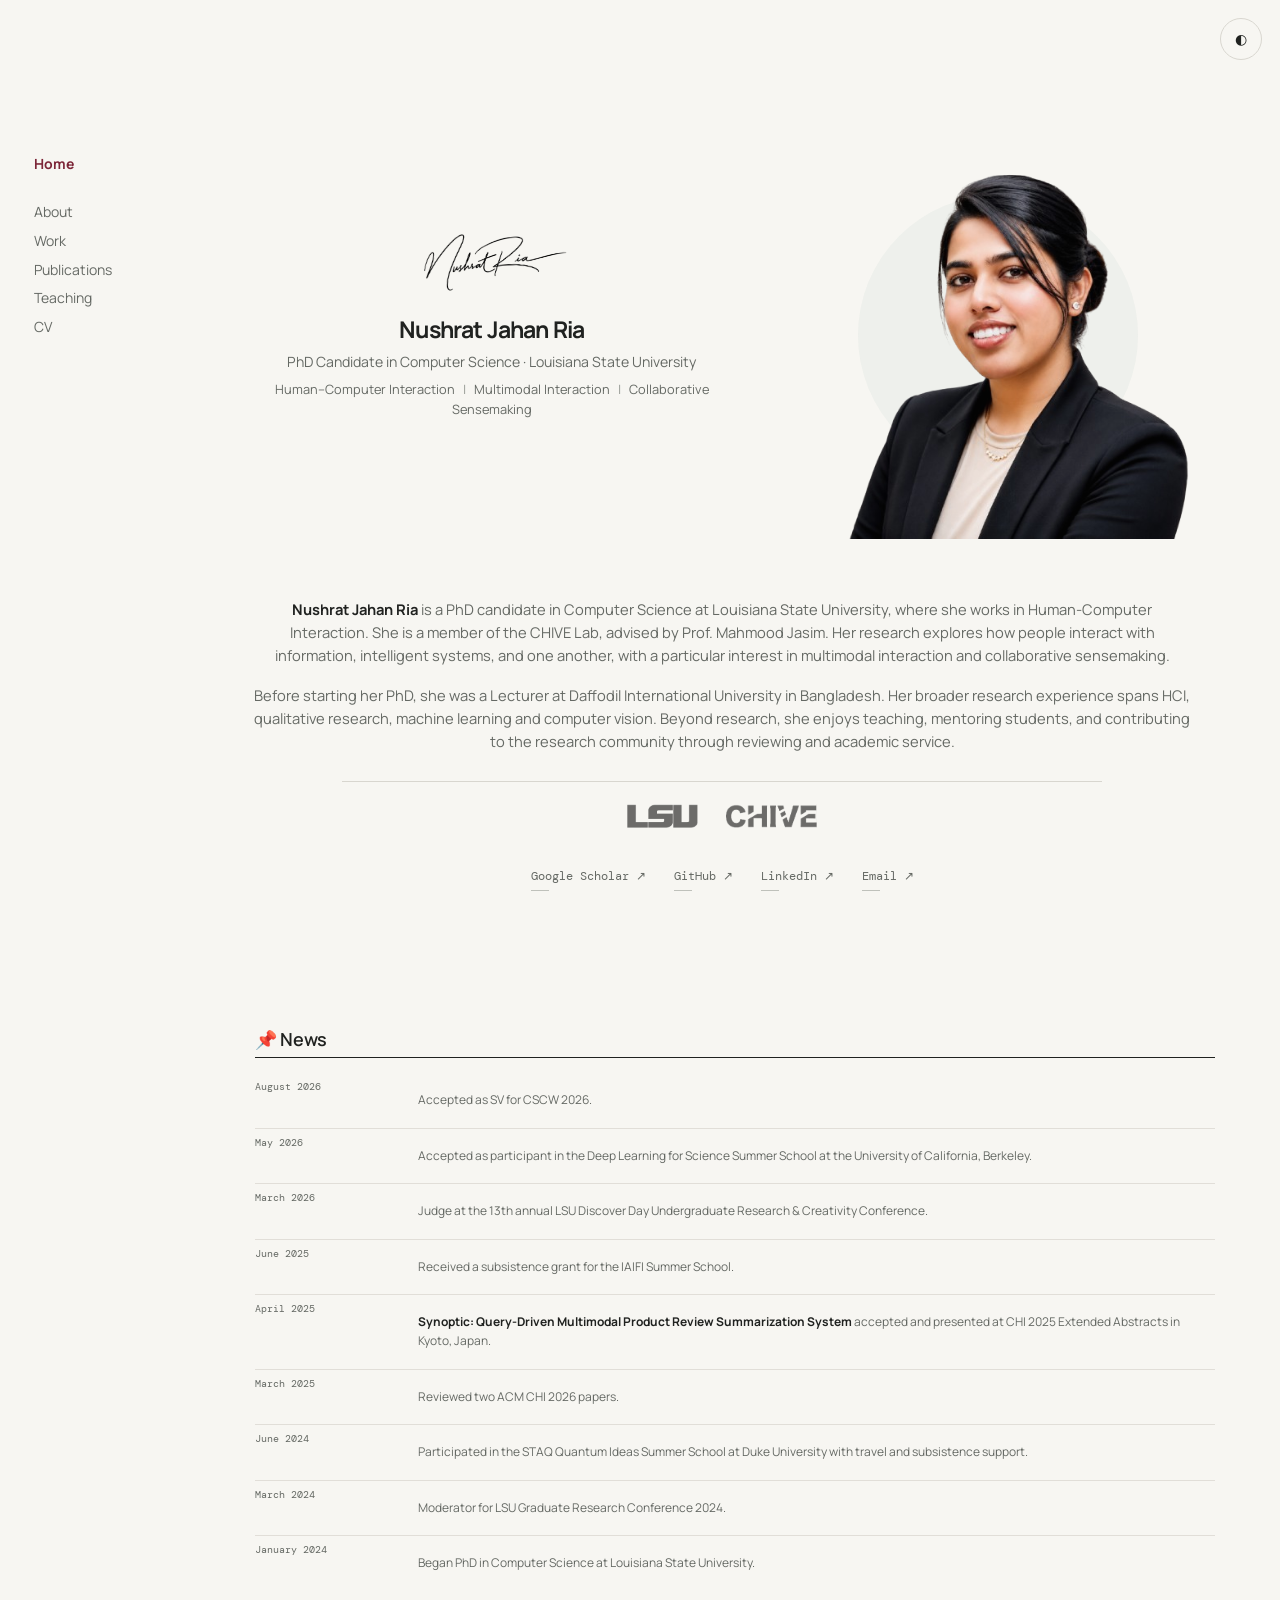
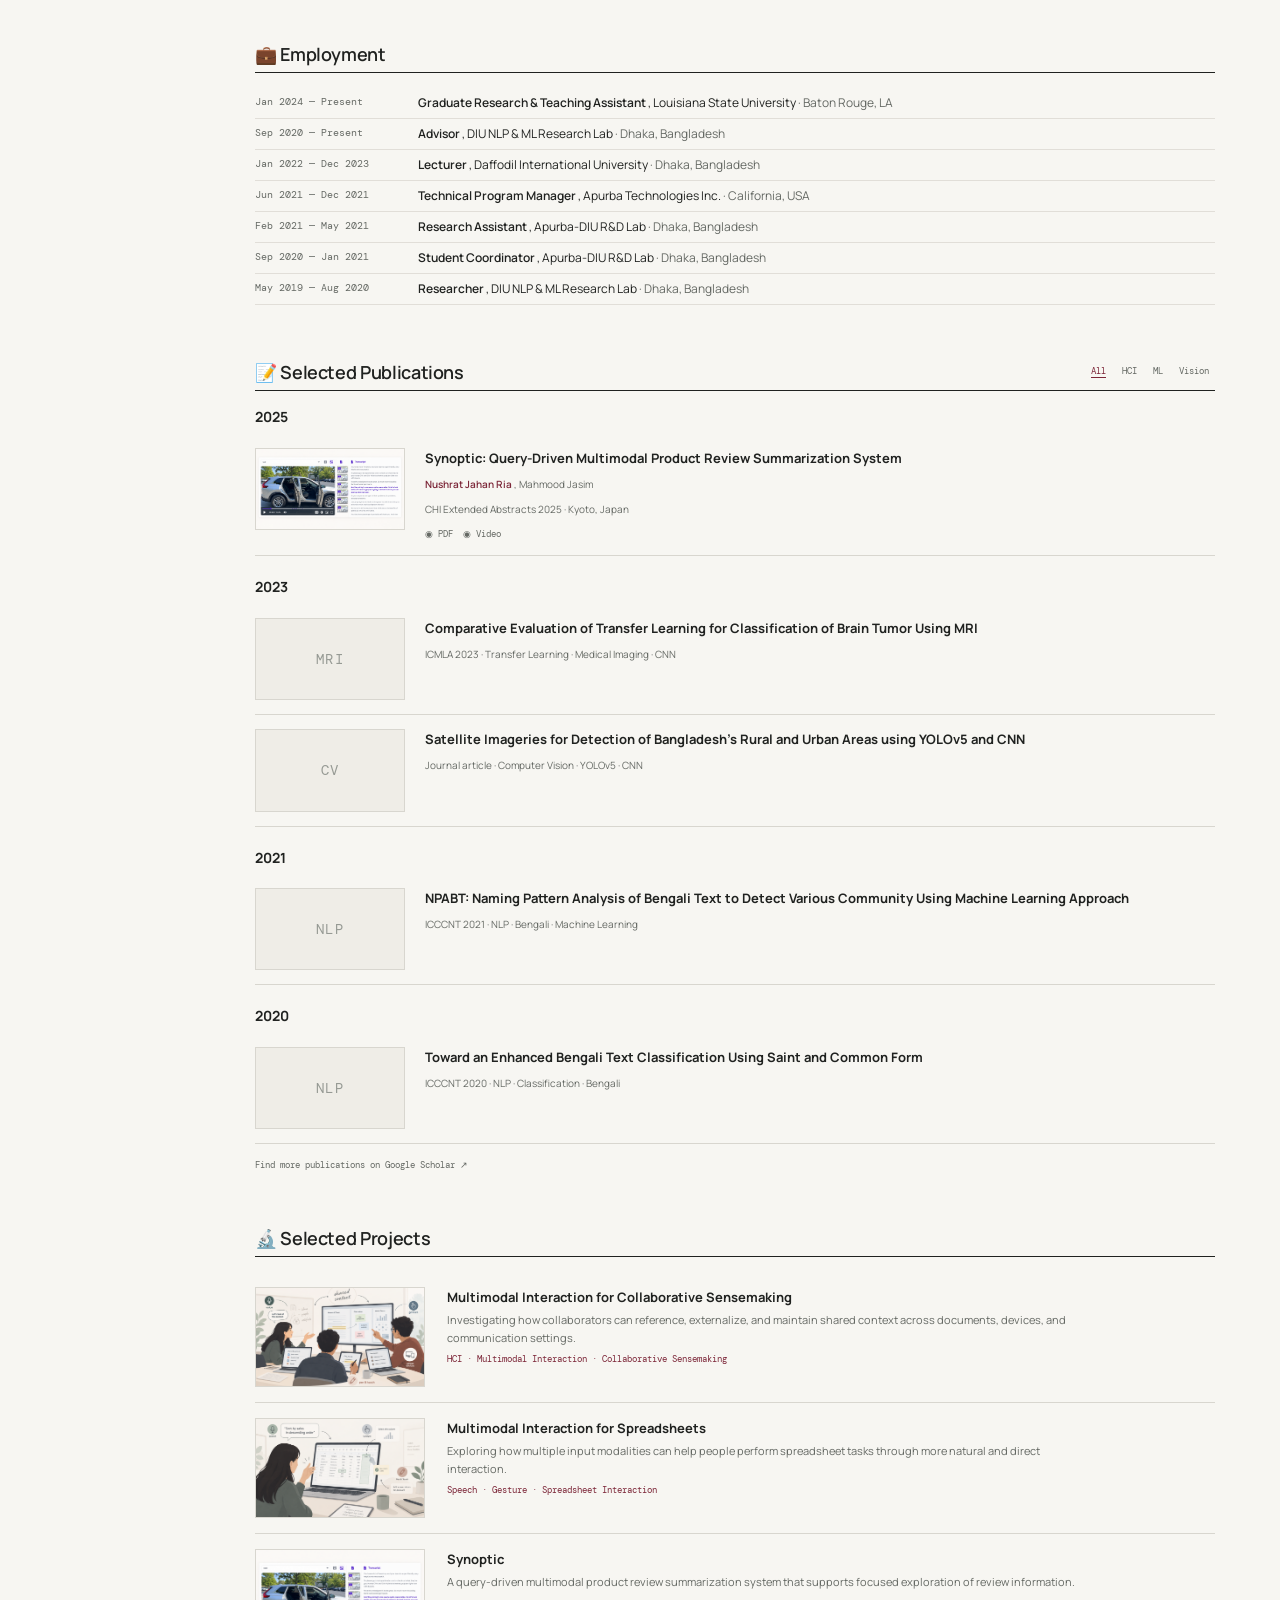
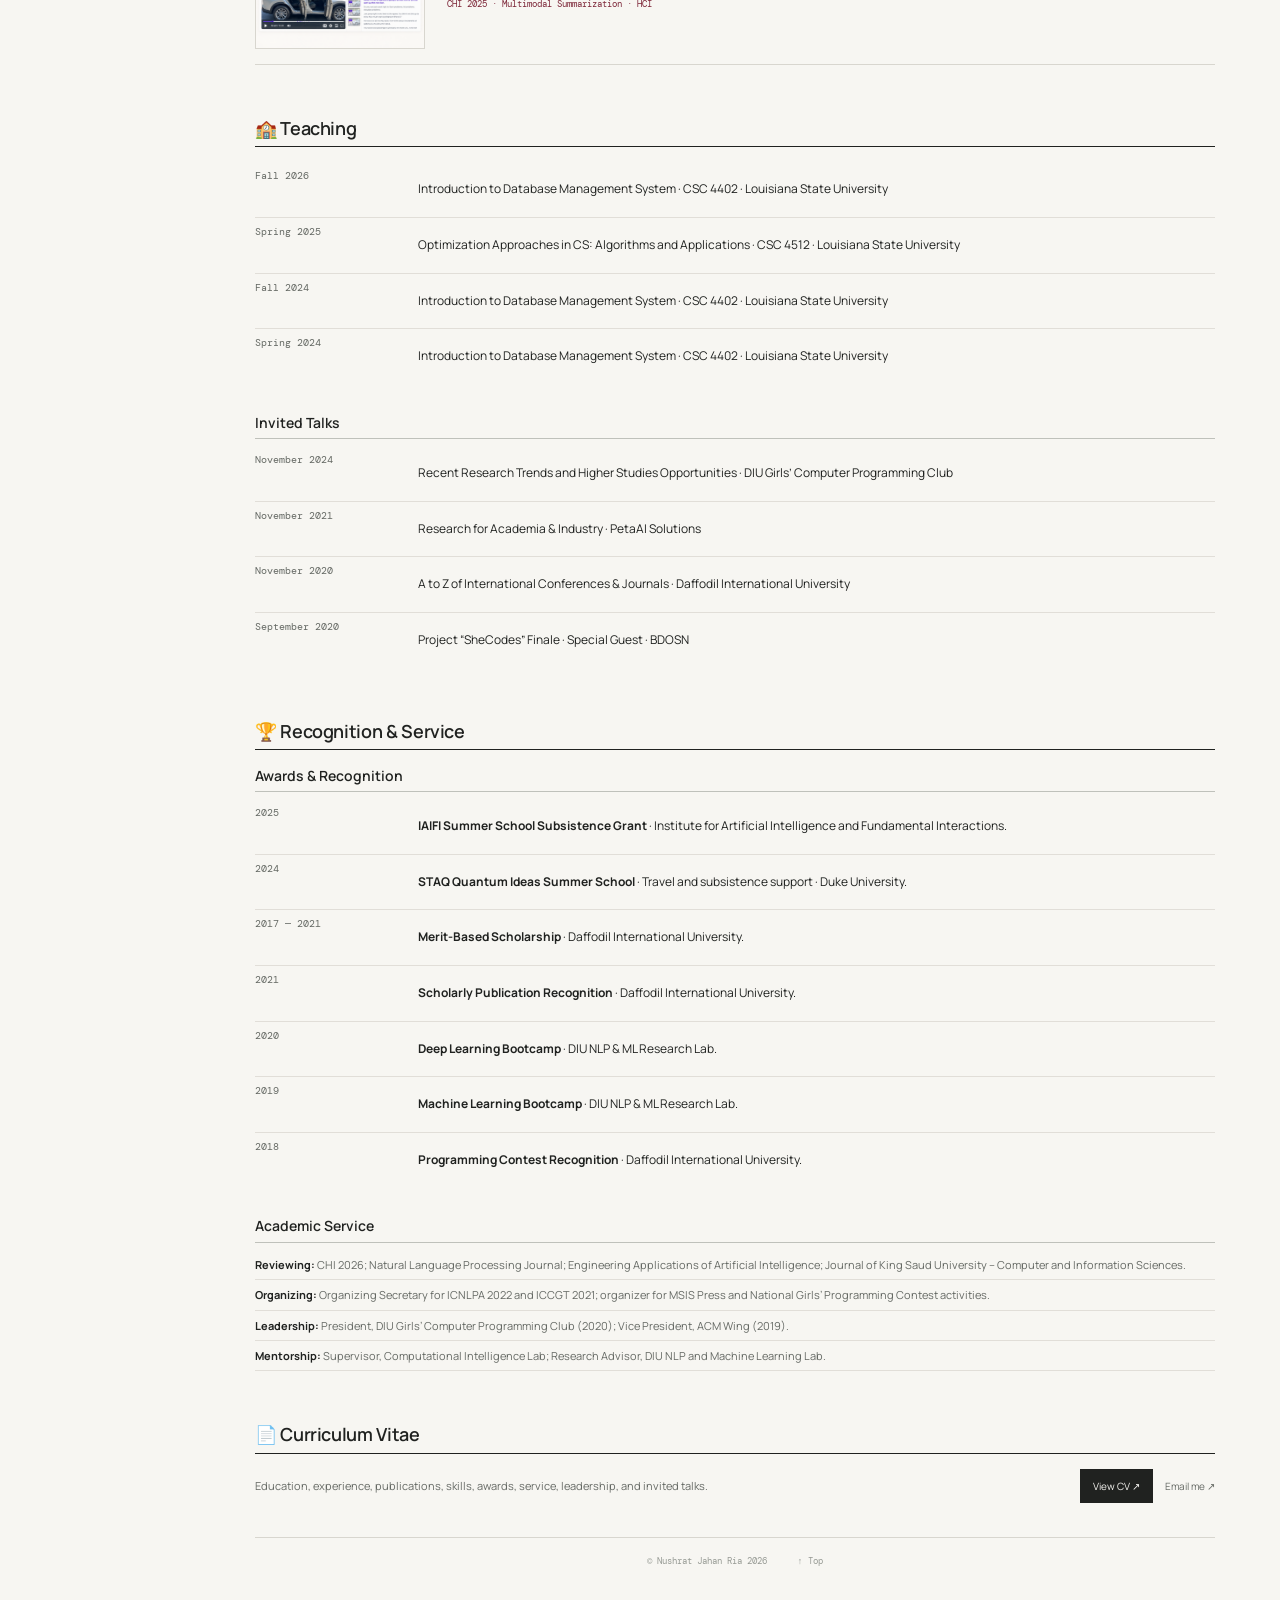
==== commit 2b2a19ed: "Update role description" ====
--- a/index.html
+++ b/index.html
@@ -103,7 +103,7 @@
                 </h1>
 
                 <p class="role">
-                    PhD Candidate · Computer Science ·
+                    PhD Candidate in Computer Science ·
                     Louisiana State University
                 </p>
 
@@ -147,17 +147,19 @@
                 <strong>Nushrat Jahan Ria</strong>
                 is a PhD candidate in Computer Science at
                 Louisiana State University, where she works
-                in Human-Computer Interaction. Her research
-                explores how people interact with information,
-                intelligent systems, and one another, with a
-                particular interest in multimodal interaction
-                and collaborative sensemaking.
+                in Human-Computer Interaction. She is a member of the
+                <a href="https://chive.cse.lsu.edu/index.html" target="_blank" rel="noopener noreferrer">CHIVE Lab</a>,
+                advised by
+                <a href="https://csc.lsu.edu/~mjasim/" target="_blank" rel="noopener noreferrer">Prof. Mahmood Jasim</a>.
+                Her research explores how people interact with information,
+                intelligent systems, and one another, with a particular interest
+                in multimodal interaction and collaborative sensemaking.
             </p>
 
             <p>
                 Before starting her PhD, she was a Lecturer at
                 Daffodil International University in Bangladesh.
-                Her broader research experience spans HCI, multimodal interaction, collaborative sensemaking,
+                Her broader research experience spans HCI,
                 qualitative research, machine learning and
                 computer vision. Beyond research, she enjoys
                 teaching, mentoring students, and contributing
@@ -679,12 +681,20 @@
                 <div class="pub-links">
 
                     <a
-                        href="https://scholar.google.com/citations?user=UCzPAWAAAAAJ&hl=en&oi=ao"
+                        href="https://dl.acm.org/doi/pdf/10.1145/3706599.3719820"
                         target="_blank"
                         rel="noopener"
                     >
-                        ◉ Scholar
+                        ◉ PDF
                     </a>
+                    <a
+                        href="https://www.youtube.com/watch?v=C5uQsA3aS1I"
+                        target="_blank"
+                        rel="noopener"
+                    >
+                        ◉ Video
+                    </a>
+                    
 
                 </div>
 
--- a/static/style.css
+++ b/static/style.css
@@ -32,7 +32,7 @@
 
 
 [data-theme="dark"] {
-    --bg: #171918;
+    --bg: #000000;
     --paper: #1e201e;
     --surface: #252825;
     --surface-2: #2b2e2b;
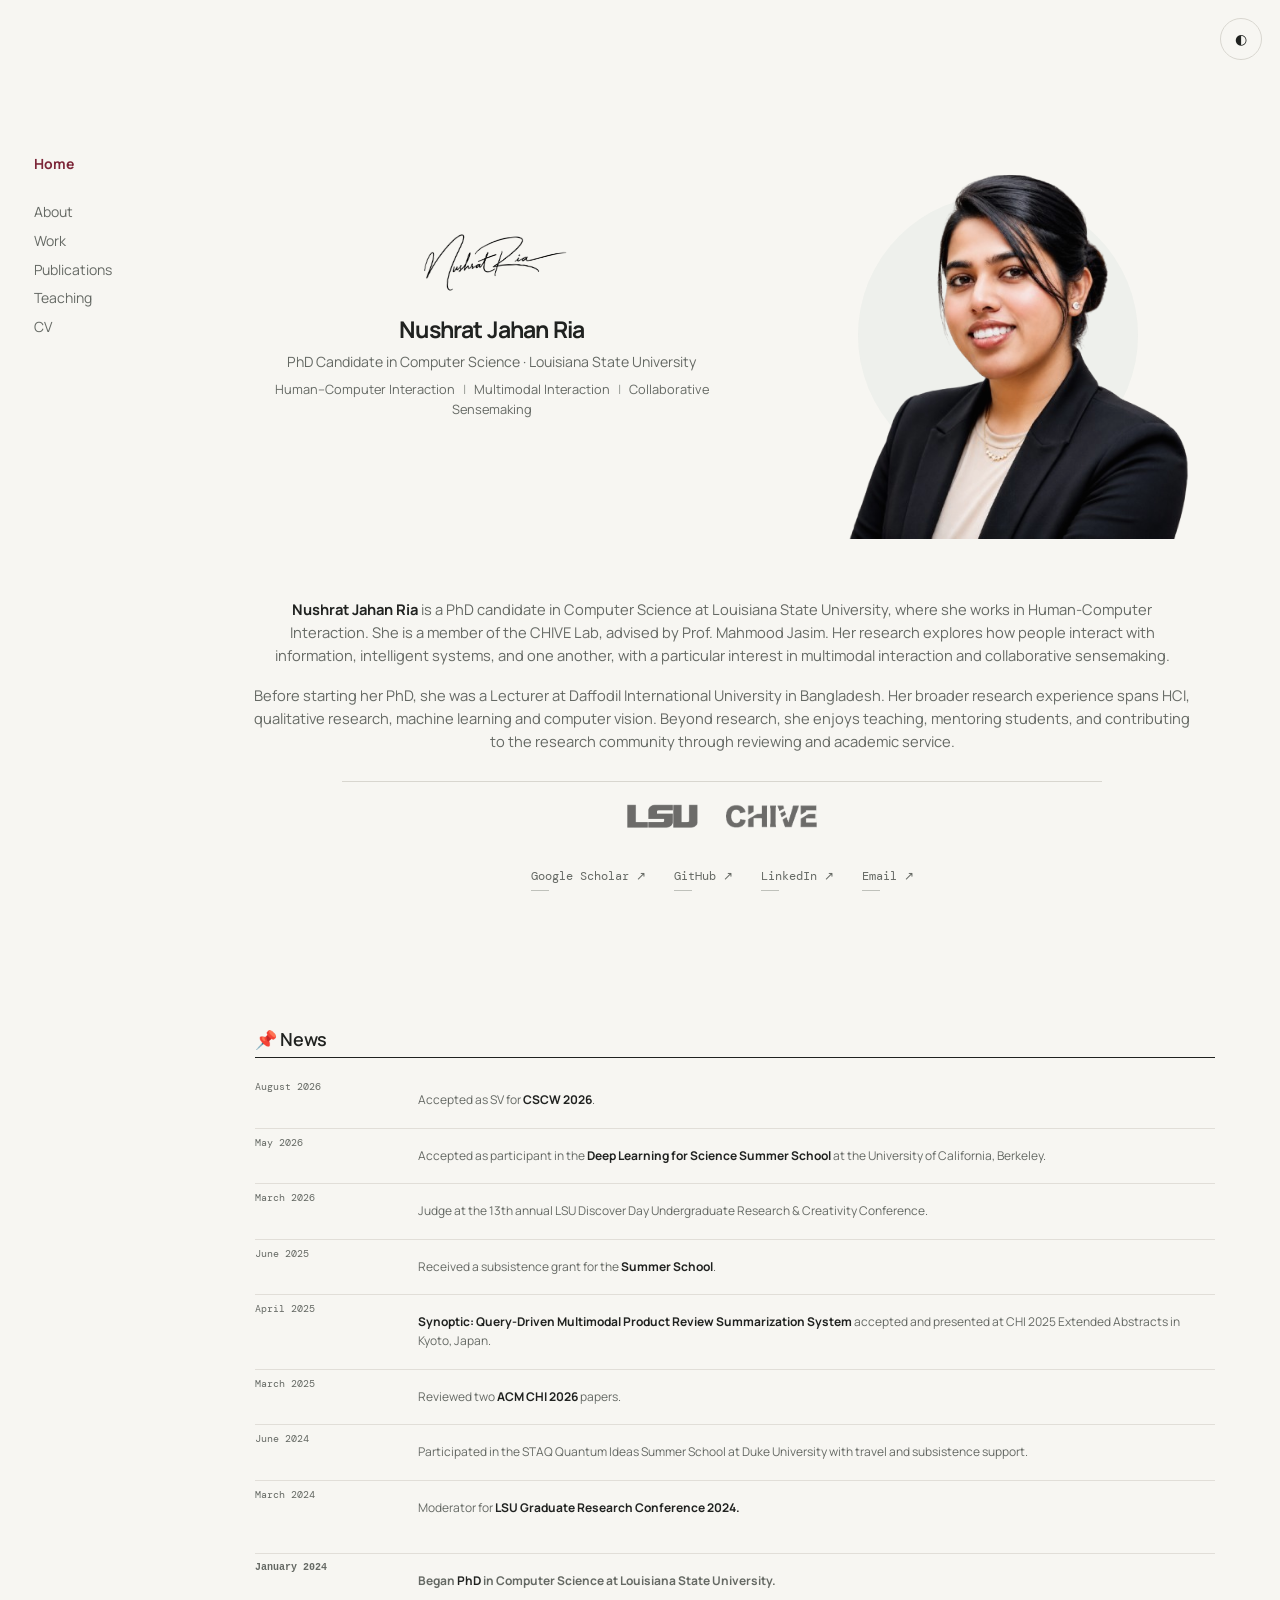
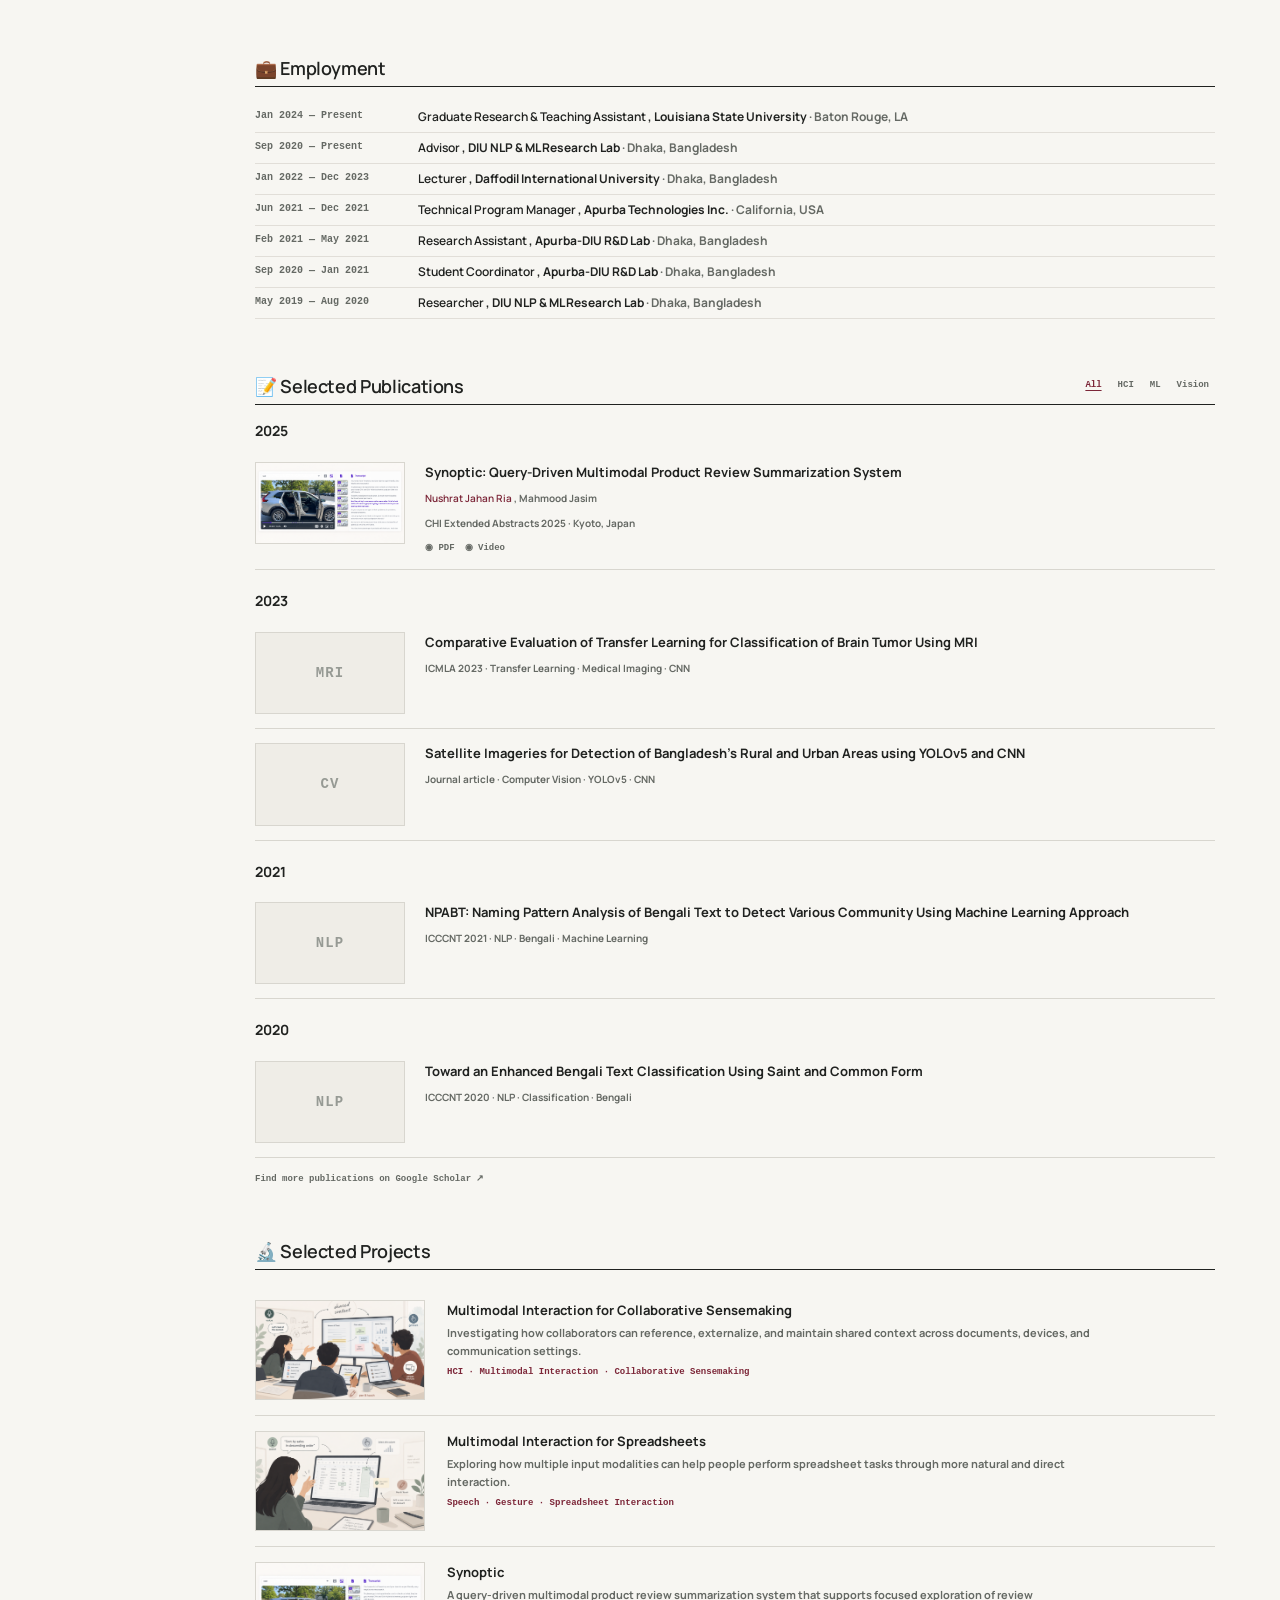
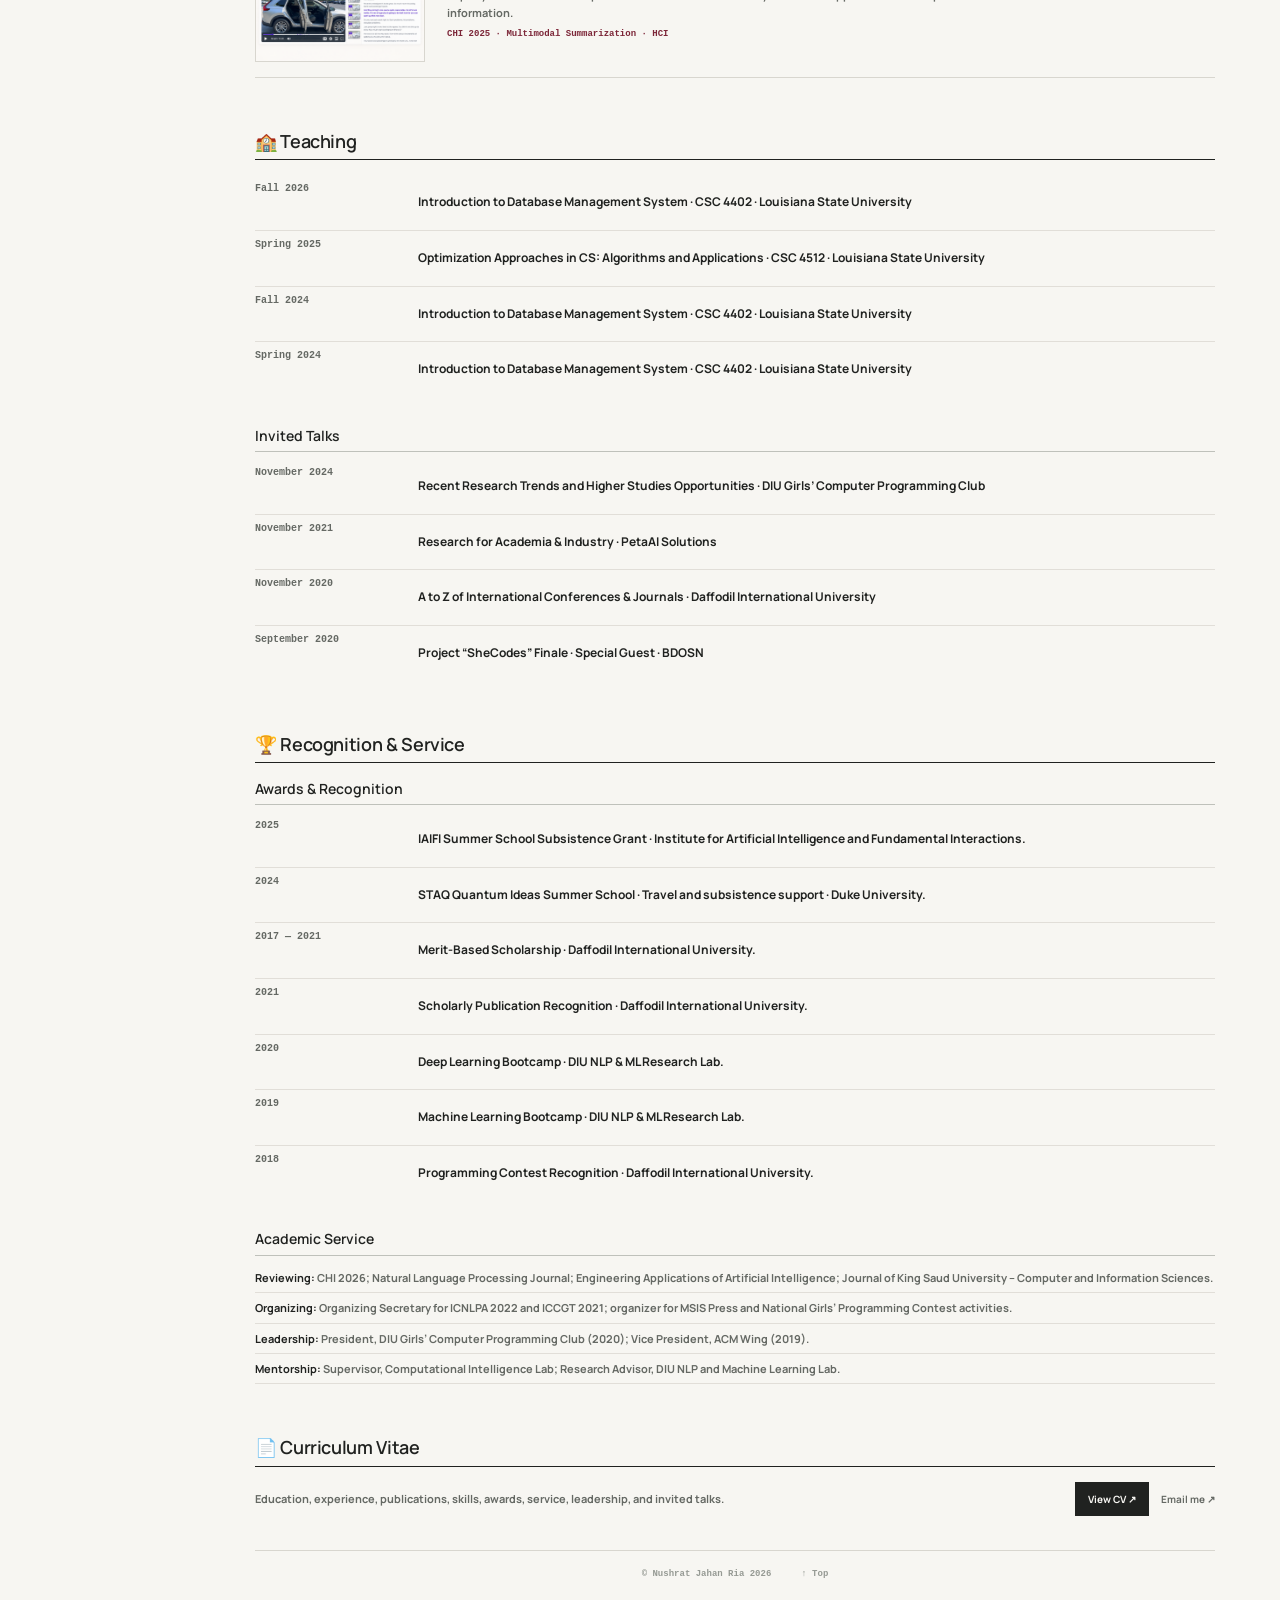
==== commit 2ab58290: "Enhance" ====
--- a/index.html
+++ b/index.html
@@ -268,7 +268,7 @@
             </time>
 
             <p>
-                Accepted as SV for CSCW 2026.
+                Accepted as SV for <strong>CSCW 2026</strong>.
             </p>
 
         </div>
@@ -282,7 +282,7 @@
 
             <p>
                 Accepted as participant in the
-                Deep Learning for Science Summer School
+                <strong>Deep Learning for Science Summer School</strong>
                 at the University of California, Berkeley.
             </p>
 
@@ -311,7 +311,7 @@
 
             <p>
                 Received a subsistence grant for the
-                IAIFI Summer School.
+                <strong>Summer School</strong>.
             </p>
 
         </div>
@@ -342,7 +342,7 @@
             </time>
 
             <p>
-                Reviewed two ACM CHI 2026 papers.
+                Reviewed two <strong>ACM CHI 2026</strong> papers.
             </p>
 
         </div>
@@ -356,7 +356,7 @@
 
             <p>
                 Participated in the STAQ Quantum Ideas
-                Summer School at Duke University with
+                Summer School at Duke University</strong> with
                 travel and subsistence support.
             </p>
 
@@ -370,7 +370,7 @@
             </time>
 
             <p>
-                Moderator for LSU Graduate Research
+                Moderator for <strong>LSU Graduate Research
                 Conference 2024.
             </p>
 
@@ -384,7 +384,7 @@
             </time>
 
             <p>
-                Began PhD in Computer Science at
+                Began <strong>PhD</strong> in Computer Science at
                 Louisiana State University.
             </p>
 
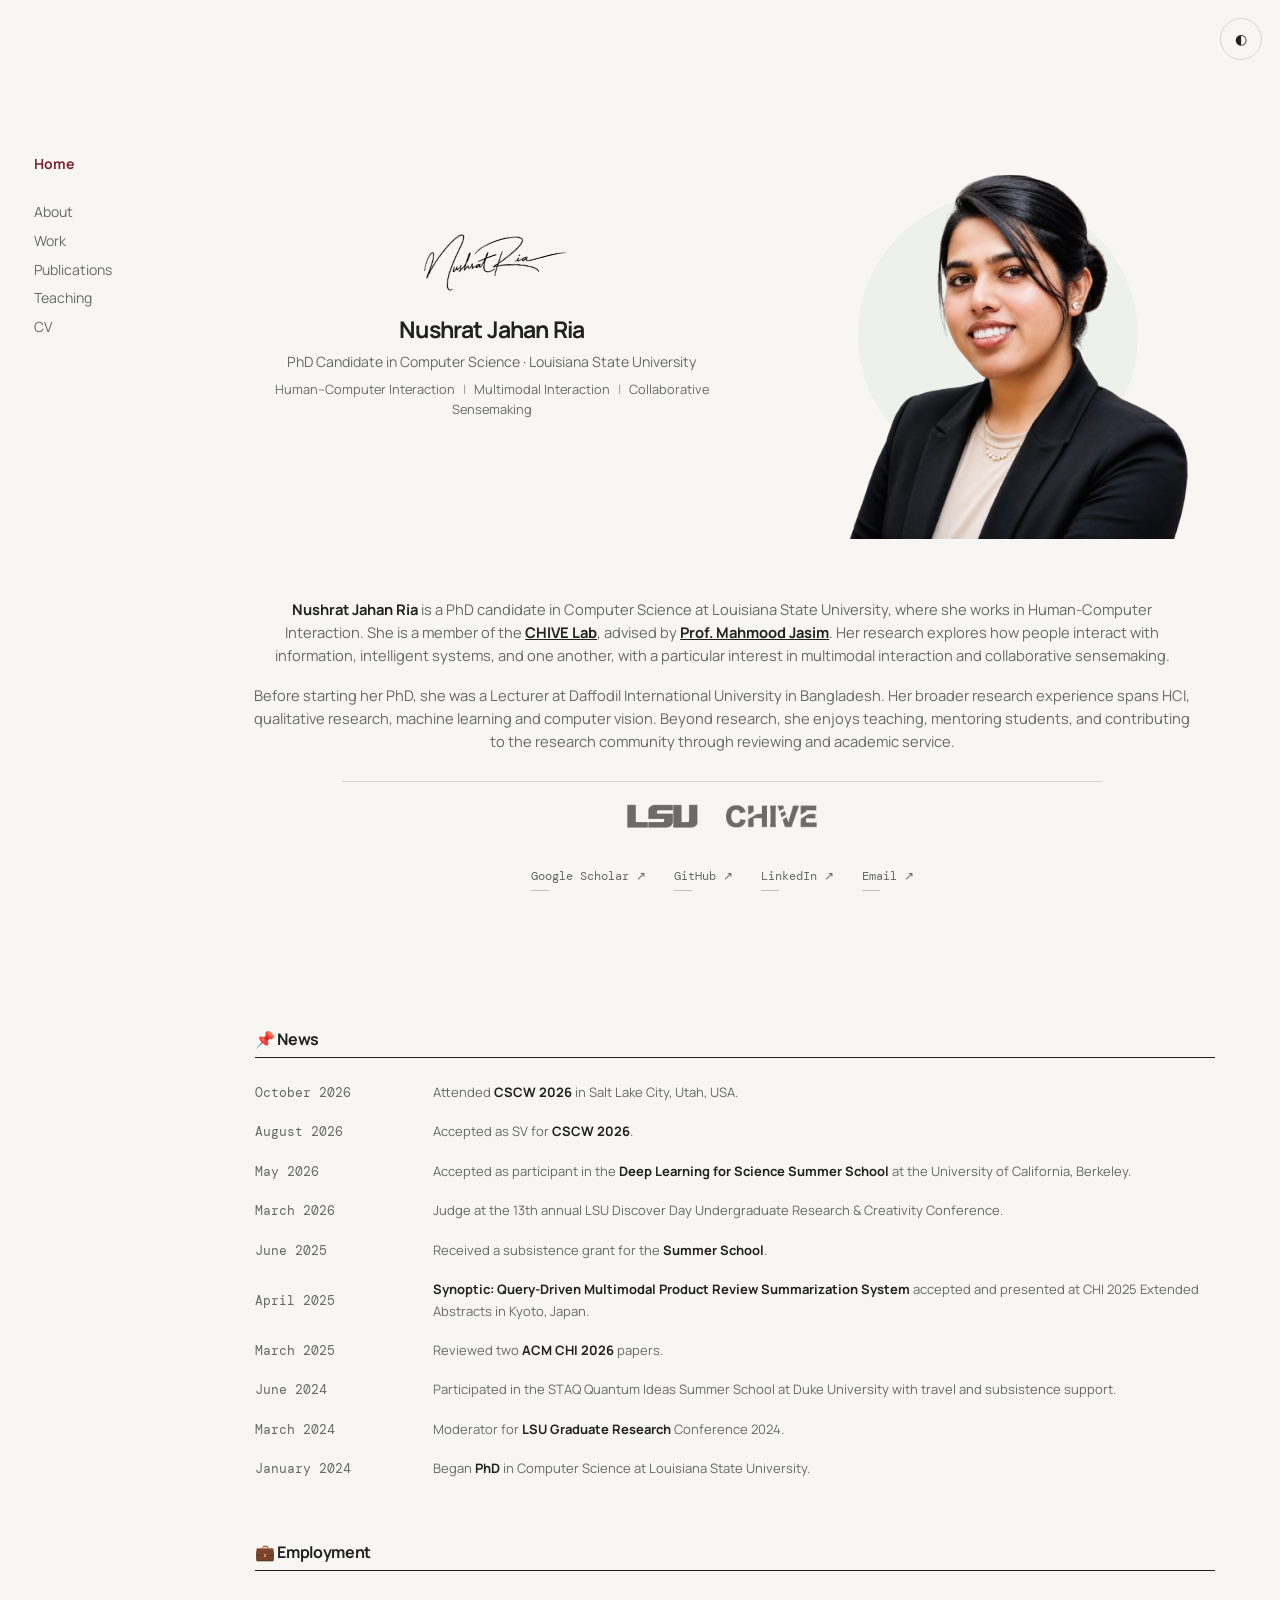
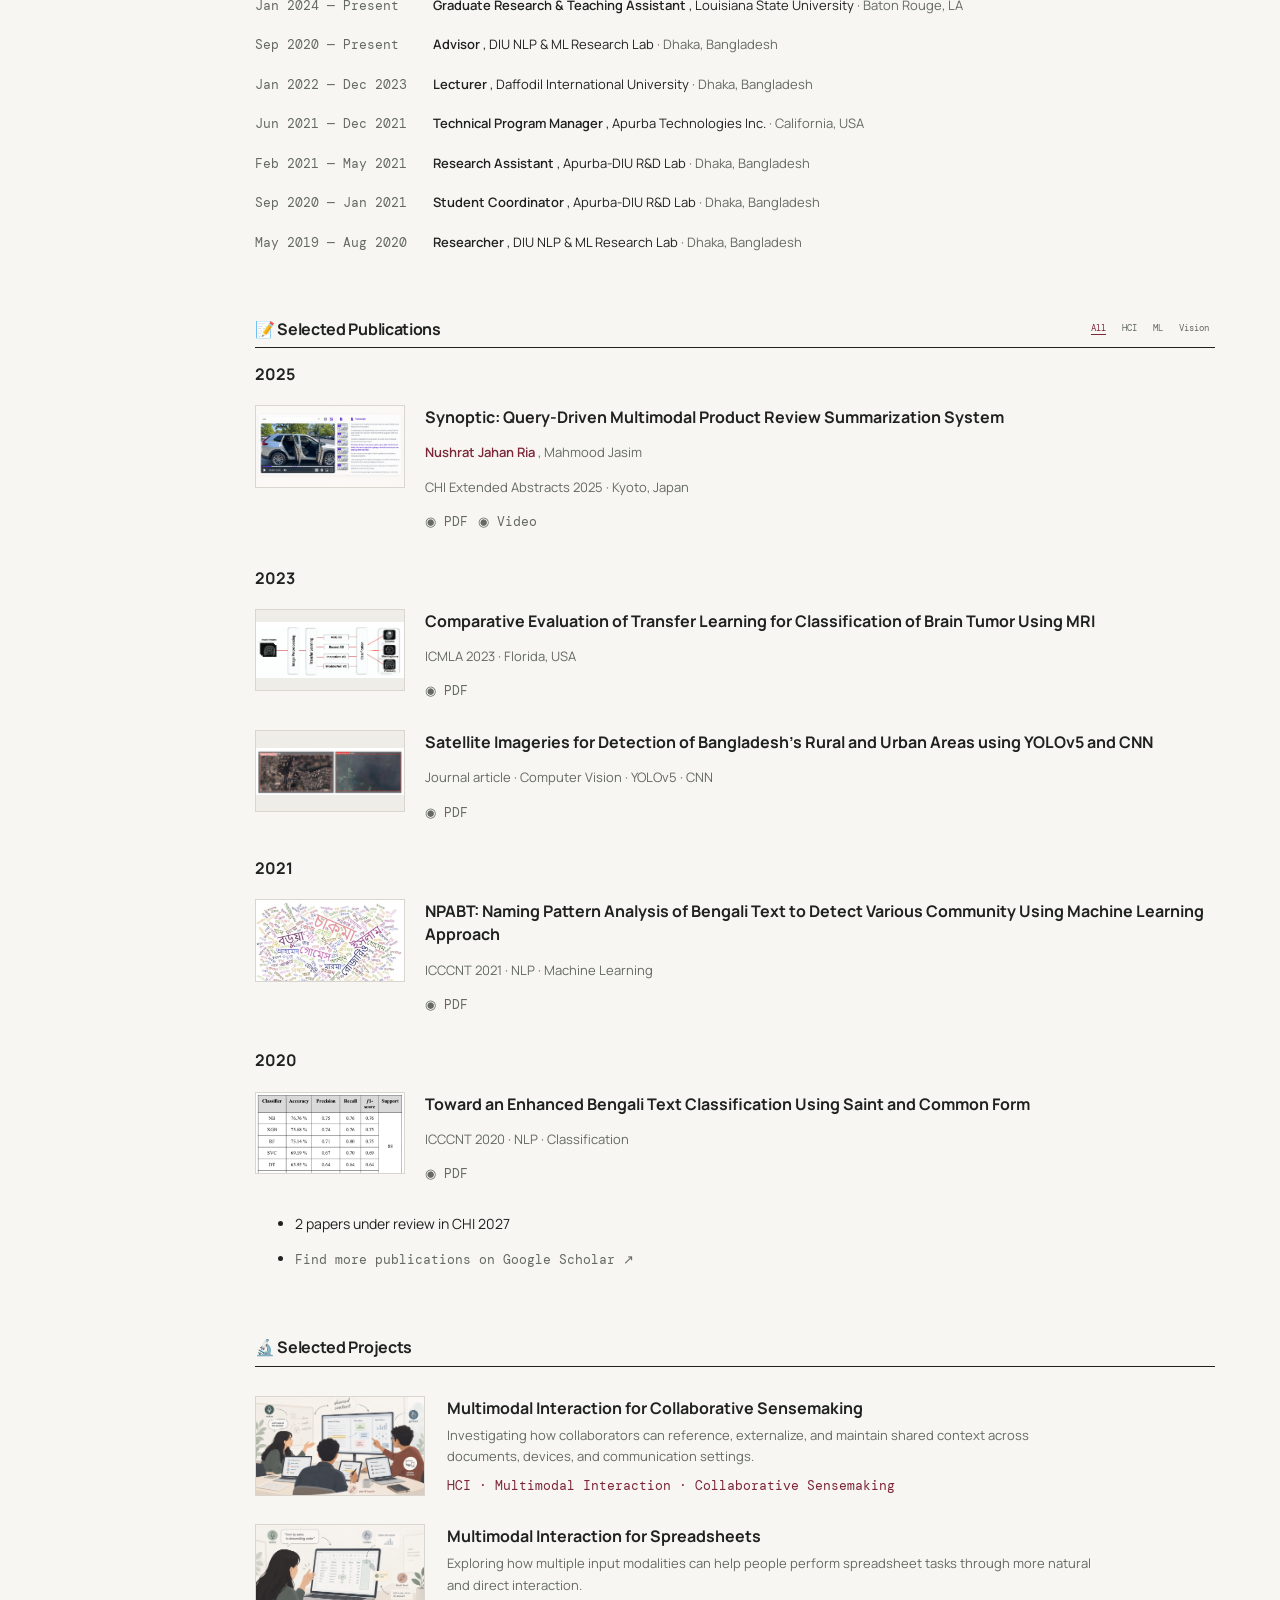
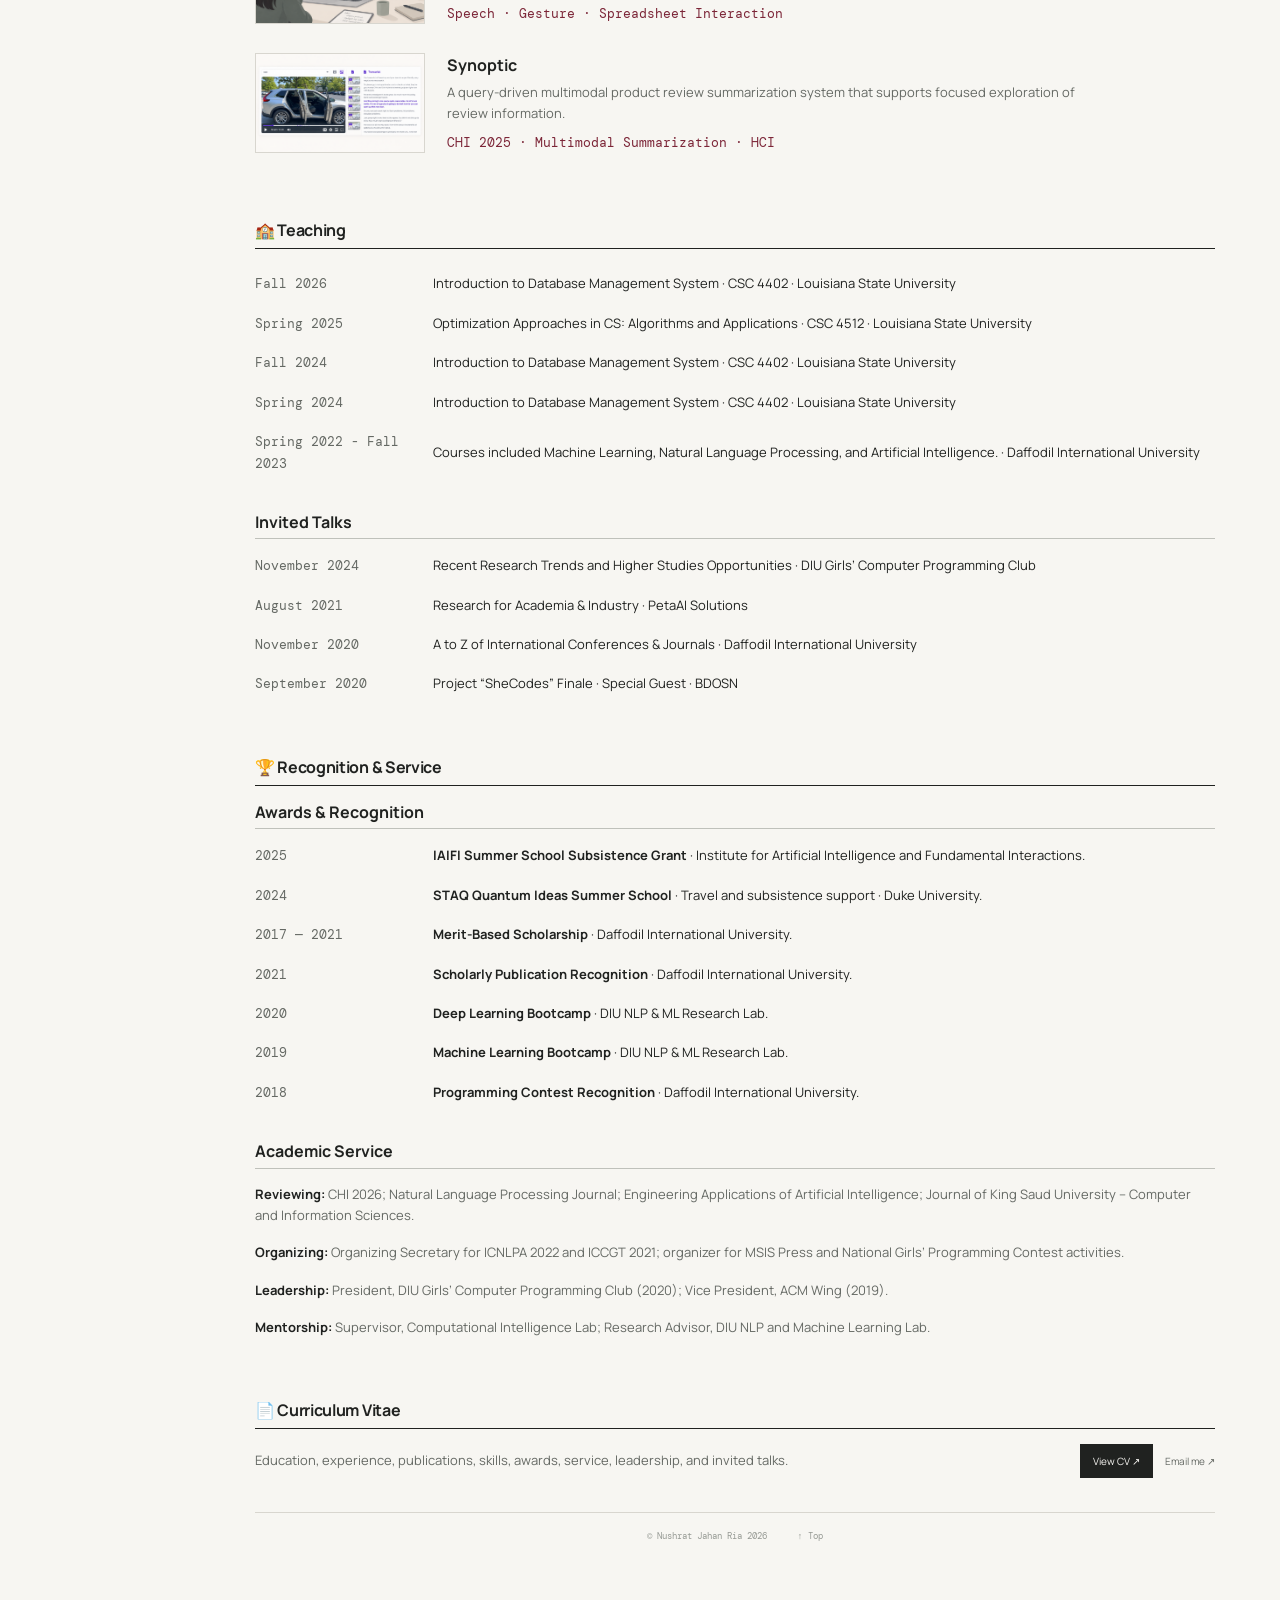
==== commit 788d57fb: "Refactor code structure for improved readability and maintainability" ====
--- a/index.html
+++ b/index.html
@@ -25,7 +25,7 @@
         rel="stylesheet"
     >
 
-    <link rel="stylesheet" href="static/style.css?v=5">
+    <link rel="stylesheet" href="static/style.css?v=6">
 </head>
 
 <body>
@@ -148,9 +148,9 @@
                 is a PhD candidate in Computer Science at
                 Louisiana State University, where she works
                 in Human-Computer Interaction. She is a member of the
-                <a href="https://chive.cse.lsu.edu/index.html" target="_blank" rel="noopener noreferrer">CHIVE Lab</a>,
+                <a href="https://chive.cse.lsu.edu/index.html" target="_blank" rel="noopener noreferrer"><strong><u>CHIVE Lab</u></strong></a>,
                 advised by
-                <a href="https://csc.lsu.edu/~mjasim/" target="_blank" rel="noopener noreferrer">Prof. Mahmood Jasim</a>.
+                <a href="https://csc.lsu.edu/~mjasim/" target="_blank" rel="noopener noreferrer"><strong><u>Prof. Mahmood Jasim</u></strong></a>.
                 Her research explores how people interact with information,
                 intelligent systems, and one another, with a particular interest
                 in multimodal interaction and collaborative sensemaking.
@@ -264,6 +264,18 @@
         <div class="compact-row">
 
             <time>
+                October 2026
+            </time>
+
+            <p>
+                Attended <strong>CSCW 2026</strong> in Salt Lake City, Utah, USA.
+            </p>
+
+        </div>
+        
+        <div class="compact-row">
+
+            <time>
                 August 2026
             </time>
 
@@ -370,7 +382,7 @@
             </time>
 
             <p>
-                Moderator for <strong>LSU Graduate Research
+                Moderator for <strong>LSU Graduate Research</strong>
                 Conference 2024.
             </p>
 
@@ -720,7 +732,11 @@
         >
 
             <div class="publication-thumb text-thumb">
-                <span>MRI</span>
+                <img
+                    src="static/images/icmla.png"
+                    alt="icmla interface"
+                >
+                <!--span>MRI</span-->
             </div>
 
 
@@ -734,10 +750,19 @@
 
                 <p class="pub-meta">
                     ICMLA 2023
-                    · Transfer Learning
-                    · Medical Imaging
-                    · CNN
+                    · Florida, USA
                 </p>
+
+                <div class="pub-links">
+
+                    <a
+                        href="https://arxiv.org/pdf/2310.02270"
+                        target="_blank"
+                        rel="noopener"
+                    >
+                        ◉ PDF
+                    </a>
+                </div>
 
             </div>
 
@@ -751,7 +776,11 @@
         >
 
             <div class="publication-thumb text-thumb">
-                <span>CV</span>
+                <img
+                    src="static/images/satellite.png"
+                    alt="Satellite interface"
+                >
+                <!--span>CV</span-->
             </div>
 
 
@@ -770,6 +799,17 @@
                     · CNN
                 </p>
 
+                <div class="pub-links">
+
+                    <a
+                        href="https://onlinelibrary.wiley.com/doi/pdf/10.1155/2023/1814906"
+                        target="_blank"
+                        rel="noopener"
+                    >
+                        ◉ PDF
+                    </a>
+                </div>
+
             </div>
 
         </article>
@@ -792,7 +832,11 @@
         >
 
             <div class="publication-thumb text-thumb">
-                <span>NLP</span>
+                <img
+                    src="static/images/npabt.png"
+                    alt="NPABT interface"
+                >
+                <!--span>NLP</span-->
             </div>
 
 
@@ -807,9 +851,19 @@
                 <p class="pub-meta">
                     ICCCNT 2021
                     · NLP
-                    · Bengali
                     · Machine Learning
                 </p>
+
+                <div class="pub-links">
+
+                    <a
+                        href="https://www.researchgate.net/profile/Nushrat-Ria/publication/355891683_NPABT_Naming_Pattern_Analysis_Of_Bengali_Text_To_Detect_Various_Community_Using_Machine_Learning_Approach/links/61b6da98a6251b553ab47c33/NPABT-Naming-Pattern-Analysis-Of-Bengali-Text-To-Detect-Various-Community-Using-Machine-Learning-Approach.pdf?__cf_chl_tk=MVHiWwS2oYO1op_r19n9BpGvo2o0UovuLn6MiU1kET8-1791420164-1.0.1.1-5TYT30FTfzQlIwlp_jtvJQmNypLx12Tir2q0pUmeFK8"
+                        target="_blank"
+                        rel="noopener"
+                    >
+                        ◉ PDF
+                    </a>
+                </div>
 
             </div>
 
@@ -833,7 +887,11 @@
         >
 
             <div class="publication-thumb text-thumb">
-                <span>NLP</span>
+                <img
+                    src="static/images/text.png"
+                    alt="Text interface"
+                >
+                <!--span>NLP</span-->
             </div>
 
 
@@ -848,25 +906,39 @@
                     ICCCNT 2020
                     · NLP
                     · Classification
-                    · Bengali
                 </p>
 
+                <div class="pub-links">
+
+                    <a
+                        href="https://www.researchgate.net/profile/Abu-Kaisar-Mohammad-Masum/publication/344775093_Toward_an_Enhanced_Bengali_Text_Classification_Using_Saint_and_Common_Form/links/5f992bcd92851c14bced4e21/Toward-an-Enhanced-Bengali-Text-Classification-Using-Saint-and-Common-Form.pdf"
+                        target="_blank"
+                        rel="noopener"
+                    >
+                        ◉ PDF
+                    </a>
+                </div>
+
             </div>
 
         </article>
 
     </div>
 
-
-    <a
-        class="more-link"
-        href="https://scholar.google.com/citations?user=UCzPAWAAAAAJ&hl=en&oi=ao"
-        target="_blank"
-        rel="noopener"
-    >
-        Find more publications on Google Scholar ↗
-    </a>
-
+   <ul>
+        <li>2 papers under review in CHI 2027</li>
+
+        <li>
+            <a
+                class="more-link"
+                href="https://scholar.google.com/citations?user=UCzPAWAAAAAJ&hl=en&oi=ao"
+                target="_blank"
+                rel="noopener"
+            >
+                Find more publications on Google Scholar ↗
+            </a>
+        </li>
+    </ul>
 </section>
 
 
@@ -1081,6 +1153,19 @@
 
         </div>
 
+        <div class="compact-row">
+
+            <time>
+                Spring 2022 - Fall 2023
+            </time>
+
+            <p>
+                Courses included Machine Learning, Natural Language Processing, and Artificial Intelligence.
+                · Daffodil International University
+            </p>
+
+        </div>
+
     </div>
 
 
@@ -1112,7 +1197,7 @@
         <div class="compact-row">
 
             <time>
-                November 2021
+                August 2021
             </time>
 
             <p>
--- a/static/style.css
+++ b/static/style.css
@@ -1,2621 +1,5424 @@
 /* ==========================================================
+
    NUSHRAT JAHAN RIA — RESPONSIVE ACADEMIC PORTFOLIO
+
    Desktop / Laptop / Tablet / Mobile / Touch
+
 ========================================================== */
 
 
+
+
+
 /* ==========================================================
+
    01. TOKENS
+
 ========================================================== */
 
+
+
 :root {
+
     --bg: #f7f6f2;
+
     --paper: #ffffff;
+
     --surface: #efede7;
+
     --surface-2: #e8e6df;
 
+
+
     --ink: #202220;
+
     --muted: #656964;
+
     --faint: #969a94;
 
+
+
     --line: #d8d6cf;
+
     --line-dark: #bfc1bb;
 
+
+
     --sage-soft: #dfe6e1;
+
     --burgundy: #7c2638;
 
+
+
     --sidebar-width: 190px;
 
+
+
     --transition:
+
         220ms cubic-bezier(.2, .75, .2, 1);
-}
+
+}
+
+
+
 
 
 [data-theme="dark"] {
+
     --bg: #000000;
+
     --paper: #1e201e;
+
     --surface: #252825;
+
     --surface-2: #2b2e2b;
 
+
+
     --ink: #f2f1ec;
+
     --muted: #b3b6b0;
+
     --faint: #7e847e;
 
+
+
     --line: #363a36;
+
     --line-dark: #4b504b;
 
+
+
     --sage-soft: #29332c;
+
     --burgundy: #d0919e;
-}
+
+}
+
+
+
 
 
 /* ==========================================================
+
    02. RESET
+
 ========================================================== */
 
+
+
 *,
+
 *::before,
+
 *::after {
+
     box-sizing: border-box;
-}
+
+}
+
+
+
 
 
 html {
+
     width: 100%;
+
     min-width: 0;
+
     scroll-behavior: smooth;
+
     -webkit-text-size-adjust: 100%;
+
     text-size-adjust: 100%;
-}
+
+}
+
+
+
 
 
 body {
+
     width: 100%;
+
     min-width: 0;
+
     min-height: 100vh;
 
+
+
     margin: 0;
+
     padding: 0;
 
+
+
     overflow-x: hidden;
 
+
+
     background: var(--bg);
+
     color: var(--ink);
 
+
+
     font-family:
+
         "Manrope",
+
         -apple-system,
+
         BlinkMacSystemFont,
+
         "Segoe UI",
+
         sans-serif;
 
+
+
     font-size: 14px;
+
     line-height: 1.6;
 
+
+
     transition:
+
         background-color .3s ease,
+
         color .3s ease;
-}
+
+}
+
+
+
 
 
 main,
+
 section,
+
 article,
+
 div,
+
 aside,
+
 footer {
+
     min-width: 0;
-}
+
+}
+
+
+
 
 
 img,
+
 svg,
+
 video,
+
 canvas,
+
 iframe {
+
     display: block;
+
     max-width: 100%;
-}
+
+}
+
+
+
 
 
 img {
+
     height: auto;
-}
+
+}
+
+
+
 
 
 a {
+
     color: inherit;
+
     text-decoration: none;
+
     overflow-wrap: anywhere;
-}
+
+}
+
+
+
 
 
 button,
+
 input,
+
 textarea,
+
 select {
+
     font: inherit;
-}
+
+}
+
+
+
 
 
 button {
+
     color: inherit;
-}
+
+}
+
+
+
 
 
 p,
+
 h1,
+
 h2,
+
 h3,
+
 h4,
+
 h5,
+
 h6 {
+
     overflow-wrap: break-word;
-}
+
+}
+
+
+
 
 
 ::selection {
+
     background: var(--sage-soft);
+
     color: var(--ink);
-}
+
+}
+
+
+
 
 
 a:focus-visible,
+
 button:focus-visible {
+
     outline: 2px solid var(--burgundy);
+
     outline-offset: 4px;
-}
+
+}
+
+
+
 
 
 /* ==========================================================
+
    03. CUSTOM CURSOR
+
 ========================================================== */
 
+
+
 .cursor-dot,
+
 .cursor-ring {
+
     position: fixed;
+
     left: 0;
+
     top: 0;
 
+
+
     z-index: 9999;
 
+
+
     border-radius: 50%;
+
     pointer-events: none;
 
+
+
     opacity: 0;
-}
+
+}
+
+
+
 
 
 .cursor-dot {
+
     width: 6px;
+
     height: 6px;
+
     background: var(--ink);
-}
+
+}
+
+
+
 
 
 .cursor-ring {
+
     width: 34px;
+
     height: 34px;
 
+
+
     border: 1px solid var(--ink);
-}
+
+}
+
+
+
 
 
 /* Disable custom cursor on touch devices */
+
 @media (hover: none), (pointer: coarse) {
+
     .cursor-dot,
+
     .cursor-ring {
+
         display: none !important;
-    }
-}
+
+    }
+
+}
+
+
+
 
 
 /* ==========================================================
+
    04. THEME TOGGLE
+
 ========================================================== */
 
+
+
 .theme-toggle {
+
     position: fixed;
 
+
+
     top:
+
         max(
+
             18px,
+
             env(safe-area-inset-top)
+
         );
 
+
+
     right:
+
         max(
+
             18px,
+
             env(safe-area-inset-right)
+
         );
 
+
+
     z-index: 500;
 
+
+
     width: 42px;
+
     height: 42px;
 
+
+
     display: grid;
+
     place-items: center;
 
+
+
     padding: 0;
 
+
+
     border: 1px solid var(--line);
+
     border-radius: 50%;
 
+
+
     background: var(--bg);
+
     color: var(--ink);
 
+
+
     cursor: pointer;
-}
+
+}
+
+
+
 
 
 /* ==========================================================
+
    05. LANDING
+
 ========================================================== */
 
+
+
 .landing {
+
     width: 100%;
+
     min-height: 100vh;
+
     min-height: 100svh;
 
+
+
     display: grid;
 
+
+
     grid-template-columns:
+
         var(--sidebar-width)
+
         minmax(0, 1fr);
 
+
+
     background: var(--bg);
-}
+
+}
+
+
+
 
 
 /* ==========================================================
+
    06. SIDEBAR
+
 ========================================================== */
 
+
+
 .side-nav {
+
     position: fixed;
 
+
+
     top: 0;
+
     left: 0;
 
+
+
     z-index: 200;
 
+
+
     width: var(--sidebar-width);
+
     height: 100vh;
+
     height: 100svh;
 
+
+
     padding:
+
         clamp(110px, 17vh, 180px)
+
         15px
+
         40px
+
         34px;
 
+
+
     display: flex;
+
     flex-direction: column;
 
+
+
     background: var(--bg);
-}
+
+}
+
+
+
 
 
 .side-nav > a {
+
     width: fit-content;
 
+
+
     margin-bottom: 24px;
 
+
+
     color: var(--ink);
 
+
+
     font-size: clamp(14px, 1vw, 16px);
+
     font-weight: 700;
-}
+
+}
+
+
+
 
 
 .side-nav-group {
+
     display: flex;
+
     flex-direction: column;
 
+
+
     align-items: flex-start;
 
+
+
     gap: 3px;
-}
+
+}
+
+
+
 
 
 .side-nav-group a {
+
     padding: 2px 0;
 
+
+
     color: var(--muted);
 
+
+
     font-size: clamp(14px, 1vw, 16px);
+
     line-height: 1.55;
 
+
+
     transition: color var(--transition);
-}
+
+}
+
+
+
 
 
 .side-nav > a.active,
+
 .side-nav-group a.active,
+
 .side-nav-group a:hover {
+
     color: var(--burgundy);
-}
+
+}
+
+
+
 
 
 .side-nav-group a.active {
+
     font-weight: 600;
-}
+
+}
+
+
+
 
 
 /* ==========================================================
+
    07. LANDING MAIN
+
 ========================================================== */
 
+
+
 .landing-main {
+
     grid-column: 2;
 
+
+
     width: 100%;
+
     min-width: 0;
 
+
+
     padding:
+
         clamp(60px, 7vh, 90px)
+
         clamp(30px, 6vw, 110px)
+
         clamp(60px, 8vh, 90px)
+
         clamp(30px, 4vw, 60px);
-}
+
+}
+
+
+
 
 
 /* ==========================================================
+
    08. HERO / IDENTITY
+
 ========================================================== */
 
+
+
 .identity-area {
+
     width: 100%;
 
+
+
     min-height:
+
         clamp(
+
             410px,
+
             58vh,
+
             530px
+
         );
 
+
+
     display: grid;
 
+
+
     grid-template-columns:
+
         minmax(0, 1fr)
+
         minmax(
+
             250px,
+
             min(32vw, 410px)
+
         );
 
+
+
     align-items: center;
 
+
+
     gap:
+
         clamp(
+
             20px,
+
             4vw,
+
             70px
+
         );
-}
+
+}
+
+
+
 
 
 .identity-center {
+
     width: 100%;
+
     min-width: 0;
 
+
+
     text-align: center;
-}
+
+}
+
+
+
 
 
 .signature {
+
     width:
+
         clamp(
+
             115px,
+
             12vw,
+
             155px
+
         );
 
+
+
     margin:
+
         0 auto
+
         clamp(18px, 2vw, 26px);
 
+
+
     transform: rotate(-4deg);
-}
+
+}
+
+
+
 
 
 .signature img {
+
     width: 100%;
 
+
+
     filter:
+
         grayscale(1)
+
         brightness(0);
-}
+
+}
+
+
+
 
 
 [data-theme="dark"] .signature img {
+
     filter:
+
         grayscale(1)
+
         brightness(0)
+
         invert(1);
-}
+
+}
+
+
+
 
 
 .identity-center h1 {
+
     margin: 0;
 
+
+
     font-size:
+
         clamp(
+
             20px,
+
             1.8vw,
+
             25px
+
         );
 
+
+
     font-weight: 700;
 
+
+
     line-height: 1.25;
 
+
+
     letter-spacing: -.035em;
-}
+
+}
+
+
+
 
 
 .role {
+
     margin: 7px auto 0;
 
+
+
     color: var(--muted);
 
+
+
     font-size:
+
         clamp(
+
             12px,
+
             1.1vw,
+
             15px
+
         );
-}
+
+}
+
+
+
 
 
 .research-line {
+
     max-width: 760px;
 
+
+
     margin: 5px auto 0;
 
+
+
     color: var(--muted);
 
+
+
     font-size:
+
         clamp(
+
             11px,
+
             1vw,
+
             14px
+
         );
-}
+
+}
+
+
+
 
 
 .research-line span {
+
     margin: 0 5px;
+
     color: var(--faint);
-}
+
+}
+
+
+
 
 
 /* ==========================================================
+
    09. PORTRAIT
+
 ========================================================== */
 
+
+
 .portrait-area {
+
     position: relative;
 
+
+
     width: 100%;
 
+
+
     min-height:
+
         clamp(
+
             330px,
+
             42vw,
+
             430px
+
         );
 
+
+
     display: flex;
 
+
+
     align-items: flex-end;
+
     justify-content: center;
-}
+
+}
+
+
+
 
 
 .portrait-area::before {
+
     content: "";
 
+
+
     position: absolute;
 
+
+
     left: 50%;
+
     top: 50%;
 
+
+
     width:
+
         clamp(
+
             190px,
+
             22vw,
+
             280px
+
         );
 
+
+
     aspect-ratio: 1 / 1;
 
+
+
     border-radius: 50%;
 
+
+
     background: var(--sage-soft);
 
+
+
     opacity: .4;
 
+
+
     transform:
+
         translate(-50%, -46%);
-}
+
+}
+
+
+
 
 
 .portrait-area img {
+
     position: relative;
+
     z-index: 2;
 
+
+
     width: auto;
 
+
+
     max-width: 100%;
 
+
+
     max-height:
+
         clamp(
+
             320px,
+
             40vw,
+
             425px
+
         );
 
+
+
     object-fit: contain;
+
     object-position: bottom center;
 
+
+
     filter:
+
         saturate(.88)
+
         contrast(.98);
 
+
+
     transition:
+
         transform .45s ease;
-}
+
+}
+
+
+
 
 
 @media (hover: hover) {
+
     .portrait-area:hover img {
+
         transform: translateY(-4px);
-    }
-}
+
+    }
+
+}
+
+
+
 
 
 /* ==========================================================
+
    10. ABOUT
+
 ========================================================== */
 
+
+
 .landing-bio {
+
     width:
+
         min(
+
             100%,
+
             1050px
+
         );
 
+
+
     margin:
+
         clamp(8px, 1vw, 15px)
+
         auto
+
         0;
 
+
+
     padding-inline:
+
         clamp(
+
             0px,
+
             1vw,
+
             12px
+
         );
 
+
+
     color: var(--muted);
 
+
+
     font-size:
+
         clamp(
+
             13px,
+
             1.15vw,
+
             16px
+
         );
 
+
+
     line-height: 1.58;
 
+
+
     text-align: center;
-}
+
+}
+
+
+
 
 
 .landing-bio p {
+
     margin: 0;
-}
+
+}
+
+
+
 
 
 .landing-bio p + p {
+
     margin-top: 16px;
-}
+
+}
+
+
+
 
 
 .landing-bio strong {
+
     color: var(--ink);
+
     font-weight: 700;
-}
+
+}
+
+
+
 
 
 /* ==========================================================
+
    11. AFFILIATIONS
+
 ========================================================== */
 
+
+
 .affiliation-strip {
+
     width:
+
         min(
+
             calc(100% - 40px),
+
             760px
+
         );
 
+
+
     margin:
+
         28px auto 0;
 
+
+
     padding:
+
         22px 0 18px;
 
+
+
     display: flex;
 
+
+
     align-items: center;
+
     justify-content: center;
 
+
+
     flex-wrap: wrap;
 
+
+
     gap:
+
         clamp(
+
             18px,
+
             3vw,
+
             28px
+
         );
 
+
+
     border-top: 1px solid var(--line);
-}
+
+}
+
+
+
 
 
 .affiliation-strip a {
+
     opacity: .56;
 
+
+
     transition:
+
         opacity var(--transition),
+
         transform var(--transition);
-}
+
+}
+
+
+
 
 
 @media (hover: hover) {
+
     .affiliation-strip a:hover {
+
         opacity: .9;
+
         transform: translateY(-2px);
-    }
-}
+
+    }
+
+}
+
+
+
 
 
 .affiliation-strip img {
+
     width: auto;
+
     height: auto;
 
+
+
     max-height:
+
         clamp(
+
             18px,
+
             2vw,
+
             24px
+
         );
 
+
+
     max-width:
+
         clamp(
+
             80px,
+
             9vw,
+
             105px
+
         );
 
+
+
     object-fit: contain;
 
+
+
     filter:
+
         grayscale(1)
+
         brightness(0);
-}
+
+}
+
+
+
 
 
 [data-theme="dark"] .affiliation-strip img {
+
     filter:
+
         grayscale(1)
+
         brightness(0)
+
         invert(1);
-}
+
+}
+
+
+
 
 
 /* ==========================================================
+
    12. SOCIAL LINKS
+
 ========================================================== */
 
+
+
 .landing-links {
+
     margin-top: 18px;
 
+
+
     display: flex;
 
+
+
     justify-content: center;
+
     align-items: center;
 
+
+
     flex-wrap: wrap;
 
+
+
     gap:
+
         12px
+
         clamp(
+
             16px,
+
             2.5vw,
+
             28px
+
         );
-}
+
+}
+
+
+
 
 
 .landing-links a {
+
     position: relative;
 
+
+
     padding: 4px 0;
 
+
+
     color: var(--muted);
 
+
+
     font-family:
+
         "DM Mono",
+
         monospace;
 
+
+
     font-size:
+
         clamp(
+
             10px,
+
             .9vw,
+
             12px
+
         );
 
+
+
     white-space: nowrap;
-}
+
+}
+
+
+
 
 
 .landing-links a::after {
+
     content: "";
 
+
+
     position: absolute;
 
+
+
     left: 0;
+
     bottom: 0;
 
+
+
     width: 18px;
+
     height: 1px;
 
+
+
     background: var(--line-dark);
 
+
+
     transition:
+
         width var(--transition),
+
         background var(--transition);
-}
+
+}
+
+
+
 
 
 @media (hover: hover) {
 
+
+
     .landing-links a:hover {
+
         color: var(--burgundy);
-    }
+
+    }
+
+
 
     .landing-links a:hover::after {
+
         width: 100%;
+
         background: var(--burgundy);
-    }
-}
+
+    }
+
+}
+
+
+
 
 
 /* ==========================================================
+
    13. POST-LANDING
+
 ========================================================== */
 
+
+
 .post-landing {
+
     width:
+
         calc(
+
             100% - var(--sidebar-width)
+
         );
 
+
+
     margin-left:
+
         var(--sidebar-width);
 
+
+
     min-width: 0;
 
+
+
     background: var(--bg);
-}
+
+}
+
+
+
 
 
 .academic-page {
+
     width:
+
         min(
+
             calc(100% - 64px),
+
             960px
+
         );
 
+
+
     margin: 0 auto;
 
+
+
     padding:
+
         clamp(
+
             45px,
+
             6vw,
+
             65px
+
         )
+
         0
+
         34px;
-}
+
+}
+
+
+
 
 
 /* ==========================================================
+
    14. SECTIONS
+
 ========================================================== */
 
+
+
 .academic-section {
+
     width: 100%;
 
+
+
     padding:
+
         0 0
+
         clamp(
+
             35px,
+
             5vw,
+
             48px
+
         );
 
+
+
     scroll-margin-top: 30px;
-}
+
+}
+
+
+
 
 
 .academic-section + .academic-section {
+
     padding-top: 4px;
-}
+
+}
+
+
+
 
 
 .academic-heading {
+
     width: 100%;
 
+
+
     margin:
+
         0 0 15px;
 
+
+
     padding-bottom: 6px;
 
+
+
     border-bottom:
+
         1px solid
+
         var(--ink);
 
+
+
     font-size:
+
         clamp(
+
             16px,
+
             1.5vw,
+
             18px
+
         );
 
+
+
     font-weight: 600;
 
+
+
     line-height: 1.3;
 
+
+
     letter-spacing: -.02em;
-}
+
+}
+
+
+
 
 
 .subsection-heading {
+
     margin:
+
         28px 0 7px;
 
+
+
     padding-bottom: 4px;
 
+
+
     border-bottom:
+
         1px solid
+
         var(--line-dark);
 
+
+
     font-size:
+
         clamp(
+
             13px,
+
             1.2vw,
+
             14px
+
         );
 
+
+
     font-weight: 600;
-}
+
+}
+
+
+
 
 
 .first-subsection {
+
     margin-top: 0;
-}
+
+}
+
+
+
 
 
 .muted {
+
     color: var(--muted);
-}
+
+}
+
+
+
 
 
 /* ==========================================================
+
    15. COMPACT LISTS
+
 ========================================================== */
 
+
+
 .compact-list {
+
     width: 100%;
-}
+
+    align-items: center;
+
+}
+
+
+
 
 
 .compact-row {
+
     width: 100%;
 
+
+
     display: grid;
 
+
+
     grid-template-columns:
+
         clamp(
+
             115px,
+
             15vw,
-            145px
+
+            160px
+
         )
+
         minmax(0, 1fr);
 
+
+
     gap:
+
         clamp(
+
             12px,
+
             2vw,
+
             18px
+
         );
 
+
+
     padding: 6px 0;
 
+
+
     border-bottom:
+
         1px solid
+
         color-mix(
+
             in srgb,
+
             var(--line) 72%,
+
             transparent
+
         );
-}
+
+}
+
+
+
 
 
 .compact-row:last-child {
+
     border-bottom: 0;
-}
+
+}
+
+
+
 
 
 .compact-row time {
+
     color: var(--muted);
 
+
+
     font-family:
+
         "DM Mono",
+
         monospace;
 
+
+
     font-size:
+
         clamp(
+
             9px,
+
             .85vw,
+
             10px
+
         );
 
+
+
     line-height: 1.65;
-}
+
+}
+
+
+
 
 
 .compact-row p {
+
     color: var(--ink);
 
+
+
     font-size:
+
         clamp(
+
             11px,
+
             1vw,
+
             12px
+
         );
 
+
+
     line-height: 1.55;
-}
+
+}
+
+
+
 
 
 .news-list .compact-row p {
+
     color: var(--muted);
-}
+
+}
+
+
+
 
 
 .news-list .compact-row p strong {
+
     color: var(--ink);
-}
+
+}
+
+
+
 
 
 /* ==========================================================
+
    16. EMPLOYMENT
+
 ========================================================== */
 
+
+
 .employment-list {
+
     width: 100%;
 
+
+
     display: flex;
+
     flex-direction: column;
-}
+
+}
+
+
+
 
 
 .employment-row {
+
     width: 100%;
 
+
+
     display: grid;
 
+
+
     grid-template-columns:
+
         clamp(
+
             115px,
+
             15vw,
-            145px
+
+            160px
+
         )
+
         minmax(0, 1fr);
 
+
+
     gap:
+
         clamp(
+
             12px,
+
             2vw,
+
             18px
+
         );
 
+
+
     padding: 6px 0;
 
+
+
     border-bottom:
+
         1px solid
+
         color-mix(
+
             in srgb,
+
             var(--line) 72%,
+
             transparent
+
         );
 
+
+
     font-size:
+
         clamp(
+
             11px,
+
             1vw,
+
             12px
+
         );
 
+
+
     line-height: 1.5;
-}
+
+}
+
+
+
 
 
 .employment-date {
+
     color: var(--muted);
 
+
+
     font-family:
+
         "DM Mono",
+
         monospace;
 
+
+
     font-size:
+
         clamp(
+
             9px,
+
             .85vw,
+
             10px
+
         );
-}
+
+}
+
+
+
 
 
 .employment-row strong {
+
     font-weight: 600;
-}
+
+}
+
+
+
 
 
 /* ==========================================================
+
    17. PUBLICATION FILTER HEADER
+
 ========================================================== */
 
+
+
 .heading-with-tools {
+
     width: 100%;
 
+
+
     display: flex;
 
+
+
     align-items: flex-end;
+
     justify-content: space-between;
 
+
+
     gap: 15px;
 
+
+
     margin-bottom: 15px;
 
+
+
     border-bottom:
+
         1px solid
+
         var(--ink);
-}
+
+}
+
+
+
 
 
 .heading-with-tools .academic-heading {
+
     flex: 1;
 
+
+
     margin: 0;
 
+
+
     border: 0;
-}
+
+}
+
+
+
 
 
 .publication-filters {
+
     display: flex;
 
+
+
     align-items: center;
 
+
+
     flex-wrap: wrap;
 
+
+
     gap: 4px;
 
+
+
     padding-bottom: 5px;
-}
+
+}
+
+
+
 
 
 .pub-filter {
+
     min-height: 28px;
 
+
+
     padding: 3px 6px;
 
+
+
     border: 0;
 
+
+
     background: transparent;
 
+
+
     color: var(--muted);
 
+
+
     font-family:
+
         "DM Mono",
+
         monospace;
 
+
+
     font-size: 9px;
 
+
+
     cursor: pointer;
-}
+
+}
+
+
+
 
 
 .pub-filter:hover,
+
 .pub-filter.active {
+
     color: var(--burgundy);
 
+
+
     text-decoration: underline;
+
     text-underline-offset: 3px;
-}
+
+}
+
+
+
 
 
 /* ==========================================================
+
    18. PUBLICATIONS
+
 ========================================================== */
 
+
+
 .publication-year-group +
+
 .publication-year-group {
+
     margin-top: 20px;
-}
+
+}
+
+
+
 
 
 .year-heading {
+
     margin:
+
         0 0 5px;
 
+
+
     font-size:
+
         clamp(
+
             13px,
+
             1.2vw,
+
             14px
+
         );
 
+
+
     font-weight: 700;
-}
+
+}
+
+
+
 
 
 .publication-item {
+
     width: 100%;
 
+
+
     display: grid;
 
+
+
     grid-template-columns:
+
         clamp(
+
             120px,
+
             17vw,
+
             150px
+
         )
+
         minmax(0, 1fr);
 
+
+
     gap:
+
         clamp(
+
             14px,
+
             2vw,
+
             20px
+
         );
 
+
+
     padding:
+
         clamp(
+
             10px,
+
             1.4vw,
+
             14px
+
         )
+
         0;
 
+
+
     border-bottom:
+
         1px solid
+
         var(--line);
-}
+
+}
+
+
+
 
 
 .publication-item.hidden {
+
     display: none;
-}
+
+}
+
+
+
 
 
 .publication-thumb {
+
     width: 100%;
 
+
+
     aspect-ratio: 1.82 / 1;
 
+
+
     overflow: hidden;
 
+
+
     border:
+
         1px solid
+
         var(--line);
 
+
+
     background: var(--paper);
-}
+
+}
+
+
+
 
 
 .image-thumb img {
+
     width: 100%;
+
     height: 100%;
 
+
+
     object-fit: cover;
-}
+
+}
+
+
+
 
 
 .text-thumb {
+
     display: grid;
 
+
+
     place-items: center;
 
+
+
     background: var(--surface);
-}
+
+}
+
+
+
 
 
 .text-thumb span {
+
     color: var(--faint);
 
+
+
     font-family:
+
         "DM Mono",
+
         monospace;
 
+
+
     font-size:
+
         clamp(
+
             11px,
+
             1.2vw,
+
             14px
+
         );
 
+
+
     letter-spacing: .08em;
-}
+
+}
+
+
+
 
 
 .publication-copy {
+
     min-width: 0;
 
+
+
     padding-top: 1px;
-}
+
+}
+
+
+
 
 
 .publication-copy h3 {
+
     margin:
+
         0 0 4px;
 
+
+
     font-size:
+
         clamp(
+
             11px,
+
             1.1vw,
+
             13px
+
         );
 
+
+
     font-weight: 700;
 
+
+
     line-height: 1.4;
-}
+
+}
+
+
+
 
 
 .authors,
+
 .pub-meta {
+
     color: var(--muted);
 
+
+
     font-size:
+
         clamp(
+
             9px,
+
             .9vw,
+
             10px
+
         );
 
+
+
     line-height: 1.5;
-}
+
+}
+
+
+
 
 
 .authors strong {
+
     color: var(--burgundy);
 
+
+
     font-weight: 600;
-}
+
+}
+
+
+
 
 
 .pub-links {
+
     margin-top: 5px;
 
+
+
     display: flex;
 
+
+
     flex-wrap: wrap;
 
+
+
     gap: 10px;
-}
+
+}
+
+
+
 
 
 .pub-links a,
+
 .more-link {
+
     color: var(--muted);
 
+
+
     font-family:
+
         "DM Mono",
+
         monospace;
 
+
+
     font-size: 9px;
-}
+
+}
+
+
+
 
 
 .pub-links a:hover,
+
 .more-link:hover {
+
     color: var(--burgundy);
-}
+
+}
+
+
+
 
 
 .more-link {
+
     display: inline-block;
 
+
+
     margin-top: 14px;
-}
+
+}
+
+
+
 
 
 /* ==========================================================
+
    19. PROJECTS
+
 ========================================================== */
 
+
+
 .research-projects {
+
     width: 100%;
 
+
+
     display: flex;
+
     flex-direction: column;
-}
+
+}
+
+
+
 
 
 .research-project {
+
     width: 100%;
 
+
+
     display: grid;
 
+
+
     grid-template-columns:
+
         clamp(
+
             135px,
+
             19vw,
+
             170px
+
         )
+
         minmax(0, 1fr);
 
+
+
     gap:
+
         clamp(
+
             15px,
+
             2.5vw,
+
             22px
+
         );
 
+
+
     padding:
+
         clamp(
+
             11px,
+
             1.5vw,
+
             15px
+
         )
+
         0;
 
+
+
     border-bottom:
+
         1px solid
+
         var(--line);
-}
+
+}
+
+
+
 
 
 .project-thumb {
+
     width: 100%;
 
+
+
     aspect-ratio: 1.7 / 1;
 
+
+
     overflow: hidden;
 
+
+
     border:
+
         1px solid
+
         var(--line);
 
+
+
     background: var(--paper);
-}
+
+}
+
+
+
 
 
 .project-thumb img {
+
     width: 100%;
+
     height: 100%;
 
+
+
     object-fit: cover;
-}
+
+}
+
+
+
 
 
 .project-copy {
+
     min-width: 0;
 
+
+
     padding-top: 1px;
-}
+
+}
+
+
+
 
 
 .project-copy h3 {
+
     margin:
+
         0 0 5px;
 
+
+
     color: var(--ink);
 
+
+
     font-size:
+
         clamp(
+
             12px,
+
             1.1vw,
+
             13px
+
         );
 
+
+
     font-weight: 700;
 
+
+
     line-height: 1.4;
-}
+
+}
+
+
+
 
 
 .project-copy p {
+
     max-width: 650px;
 
+
+
     margin: 0;
 
+
+
     color: var(--muted);
 
+
+
     font-size:
+
         clamp(
+
             10px,
+
             1vw,
+
             11px
+
         );
 
+
+
     line-height: 1.58;
-}
+
+}
+
+
+
 
 
 .project-tags {
+
     margin-top: 7px;
 
+
+
     color: var(--burgundy);
 
+
+
     font-family:
+
         "DM Mono",
+
         monospace;
 
+
+
     font-size:
+
         clamp(
+
             8px,
+
             .8vw,
+
             9px
+
         );
 
+
+
     line-height: 1.5;
-}
+
+}
+
+
+
 
 
 /* ==========================================================
+
    20. SERVICE
+
 ========================================================== */
 
+
+
 .service-lines {
+
     width: 100%;
 
+
+
     display: flex;
+
     flex-direction: column;
-}
+
+}
+
+
+
 
 
 .service-lines p {
+
     margin: 0;
 
+
+
     padding: 6px 0;
 
+
+
     border-bottom:
+
         1px solid
+
         color-mix(
+
             in srgb,
+
             var(--line) 72%,
+
             transparent
+
         );
 
+
+
     color: var(--muted);
 
+
+
     font-size:
+
         clamp(
+
             10px,
+
             1vw,
+
             11px
+
         );
 
+
+
     line-height: 1.58;
-}
+
+}
+
+
+
 
 
 .service-lines strong {
+
     color: var(--ink);
-}
+
+}
+
+
+
 
 
 /* ==========================================================
+
    21. CV
+
 ========================================================== */
 
+
+
 .cv-section {
+
     padding-bottom: 34px;
-}
+
+}
+
+
+
 
 
 .cv-inline {
+
     width: 100%;
 
+
+
     display: flex;
 
+
+
     align-items: center;
+
     justify-content: space-between;
 
+
+
     gap: 24px;
-}
+
+}
+
+
+
 
 
 .cv-inline > p {
+
     max-width: 610px;
 
+
+
     margin: 0;
 
+
+
     color: var(--muted);
 
+
+
     font-size:
+
         clamp(
+
             10px,
+
             1vw,
+
             11px
+
         );
-}
+
+}
+
+
+
 
 
 .cv-inline > div {
+
     display: flex;
 
+
+
     align-items: center;
 
+
+
     flex-wrap: wrap;
 
+
+
     gap: 12px;
 
+
+
     flex-shrink: 0;
-}
+
+}
+
+
+
 
 
 .academic-button {
+
     display: inline-flex;
 
+
+
     align-items: center;
+
     justify-content: center;
 
+
+
     min-height: 34px;
 
+
+
     padding: 4px 12px;
 
+
+
     border:
+
         1px solid
+
         var(--ink);
 
+
+
     background: var(--ink);
+
     color: var(--bg);
 
+
+
     font-size: 10px;
 
+
+
     transition:
+
         background var(--transition),
+
         color var(--transition);
-}
+
+}
+
+
+
 
 
 .academic-button:hover {
+
     background: transparent;
+
     color: var(--ink);
-}
+
+}
+
+
+
 
 
 .text-action {
+
     padding: 6px 0;
 
+
+
     color: var(--muted);
 
+
+
     font-size: 10px;
-}
+
+}
+
+
+
 
 
 .text-action:hover {
+
     color: var(--burgundy);
-}
+
+}
+
+
+
 
 
 /* ==========================================================
+
    22. FOOTER
+
 ========================================================== */
 
+
+
 .academic-footer {
+
     padding:
+
         16px 0
+
         max(
+
             28px,
+
             env(safe-area-inset-bottom)
+
         );
 
+
+
     display: flex;
 
+
+
     align-items: center;
+
     justify-content: center;
 
+
+
     flex-wrap: wrap;
 
+
+
     gap: 16px 30px;
 
+
+
     border-top:
+
         1px solid
+
         var(--line);
 
+
+
     color: var(--faint);
 
+
+
     font-family:
+
         "DM Mono",
+
         monospace;
 
+
+
     font-size: 9px;
-}
+
+}
+
+
+
 
 
 .academic-footer a:hover {
+
     color: var(--burgundy);
-}
+
+}
+
+
+
 
 
 /* ==========================================================
+
    23. LARGE DESKTOP
+
    1440px+
+
 ========================================================== */
 
+
+
 @media (min-width: 1440px) {
 
+
+
     :root {
+
         --sidebar-width: 190px;
-    }
+
+    }
+
+
+
 
 
     .academic-page {
+
         max-width: 1000px;
-    }
+
+    }
+
+
+
 
 
     .landing-main {
+
         padding-right:
+
             clamp(
+
                 60px,
+
                 7vw,
+
                 125px
+
             );
-    }
-
-}
+
+    }
+
+
+
+}
+
+
+
 
 
 /* ==========================================================
+
    24. ULTRA-WIDE MONITORS
+
 ========================================================== */
 
+
+
 @media (min-width: 1900px) {
 
+
+
     .landing-main {
+
         max-width: 1700px;
 
+
+
         margin:
+
             0 auto;
-    }
+
+    }
+
+
+
 
 
     .identity-area {
+
         min-height: 520px;
-    }
+
+    }
+
+
+
 
 
     .academic-page {
+
         max-width: 1040px;
-    }
-
-}
+
+    }
+
+
+
+}
+
+
+
 
 
 /* ==========================================================
+
    25. LAPTOPS
+
    1024px — 1279px
+
 ========================================================== */
 
+
+
 @media
+
 (min-width: 1024px)
+
 and
+
 (max-width: 1279px) {
 
+
+
     :root {
+
         --sidebar-width: 160px;
-    }
+
+    }
+
+
+
 
 
     .side-nav {
+
         padding-left: 26px;
-    }
+
+    }
+
+
+
 
 
     .identity-area {
+
         grid-template-columns:
+
             minmax(0, 1fr)
+
             minmax(260px, 340px);
 
+
+
         gap: 25px;
-    }
+
+    }
+
+
+
 
 
     .landing-main {
+
         padding-left: 30px;
+
         padding-right: 45px;
-    }
+
+    }
+
+
+
 
 
     .academic-page {
+
         width:
+
             min(
+
                 calc(100% - 50px),
+
                 900px
+
             );
-    }
-
-}
+
+    }
+
+
+
+}
+
+
+
 
 
 /* ==========================================================
+
    26. TABLETS / SMALL LAPTOPS
+
    <= 1023px
+
 ========================================================== */
 
+
+
 @media (max-width: 1023px) {
 
+
+
     :root {
-        --sidebar-width: 145px;
-    }
+
+        --sidebar-width: 160px;
+
+    }
+
+
+
 
 
     .side-nav {
+
         padding-left: 22px;
+
         padding-right: 12px;
-    }
+
+    }
+
+
+
 
 
     .side-nav > a,
+
     .side-nav-group a {
+
         font-size: 14px;
-    }
+
+    }
+
+
+
 
 
     .landing-main {
+
         padding-left: 25px;
+
         padding-right: 35px;
-    }
+
+    }
+
+
+
 
 
     .identity-area {
+
         grid-template-columns:
+
             minmax(0, 1fr)
+
             minmax(230px, 300px);
 
+
+
         gap: 20px;
-    }
+
+    }
+
+
+
 
 
     .portrait-area {
+
         min-height: 330px;
-    }
+
+    }
+
+
+
 
 
     .academic-page {
+
         width:
+
             calc(
+
                 100% - 42px
+
             );
-    }
-
-}
+
+    }
+
+
+
+}
+
+
+
 
 
 /* ==========================================================
+
    27. TABLET PORTRAIT + MOBILE
+
    <= 820px
+
 ========================================================== */
 
+
+
 @media (max-width: 820px) {
 
+
+
     :root {
+
         --sidebar-width: 0px;
-    }
+
+    }
+
+
+
 
 
     /* --------------------------------
+
        Navigation becomes top navigation
+
     -------------------------------- */
 
+
+
     .landing {
+
         display: block;
 
+
+
         min-height: auto;
-    }
+
+    }
+
+
+
 
 
     .side-nav {
+
         position: sticky;
 
+
+
         top: 0;
 
+
+
         width: 100%;
+
         height: auto;
 
+
+
         padding:
+
             max(
+
                 14px,
+
                 env(safe-area-inset-top)
+
             )
+
             62px
+
             12px
+
             max(
+
                 18px,
+
                 env(safe-area-inset-left)
+
             );
 
+
+
         display: flex;
 
+
+
         flex-direction: row;
 
+
+
         align-items: center;
 
+
+
         justify-content: space-between;
 
+
+
         gap: 14px;
 
+
+
         border-bottom:
+
             1px solid
+
             var(--line);
 
+
+
         background:
+
             color-mix(
+
                 in srgb,
+
                 var(--bg) 96%,
+
                 transparent
+
             );
 
+
+
         backdrop-filter:
+
             blur(12px);
 
+
+
         -webkit-backdrop-filter:
+
             blur(12px);
-    }
+
+    }
+
+
+
 
 
     .side-nav > a {
+
         margin: 0;
 
+
+
         font-size: 13px;
 
+
+
         flex-shrink: 0;
-    }
+
+    }
+
+
+
 
 
     .side-nav-group {
+
         min-width: 0;
 
+
+
         display: flex;
 
+
+
         flex-direction: row;
 
+
+
         align-items: center;
 
+
+
         justify-content: flex-end;
 
+
+
         flex-wrap: wrap;
 
+
+
         gap:
+
             4px 12px;
-    }
+
+    }
+
+
+
 
 
     .side-nav-group a {
+
         font-size: 10px;
+
         line-height: 1.4;
-    }
+
+    }
+
+
+
 
 
     /* --------------------------------
+
        Theme button
+
     -------------------------------- */
 
+
+
     .theme-toggle {
+
         top:
+
             max(
+
                 10px,
+
                 env(safe-area-inset-top)
+
             );
 
+
+
         right:
+
             max(
+
                 12px,
+
                 env(safe-area-inset-right)
+
             );
 
+
+
         width: 36px;
+
         height: 36px;
-    }
+
+    }
+
+
+
 
 
     /* --------------------------------
+
        Hero
+
     -------------------------------- */
 
+
+
     .landing-main {
+
         width: 100%;
 
+
+
         padding:
+
             clamp(
+
                 45px,
+
                 8vw,
+
                 65px
+
             )
+
             clamp(
+
                 18px,
+
                 5vw,
+
                 38px
+
             )
+
             65px;
-    }
+
+    }
+
+
+
 
 
     .identity-area {
+
         min-height: auto;
 
+
+
         display: flex;
 
+
+
         flex-direction: column;
 
+
+
         gap: 28px;
-    }
+
+    }
+
+
+
 
 
     .identity-center {
+
         order: 1;
 
+
+
         padding: 0;
-    }
+
+    }
+
+
+
 
 
     .portrait-area {
+
         order: 2;
 
+
+
         width:
+
             min(
+
                 100%,
+
                 390px
+
             );
 
+
+
         min-height: 320px;
 
+
+
         margin: 0 auto;
-    }
+
+    }
+
+
+
 
 
     .portrait-area::before {
+
         width:
+
             clamp(
+
                 200px,
+
                 48vw,
+
                 265px
+
             );
-    }
+
+    }
+
+
+
 
 
     .portrait-area img {
+
         max-height:
+
             clamp(
+
                 300px,
+
                 60vw,
+
                 370px
+
             );
-    }
+
+    }
+
+
+
 
 
     .signature {
+
         width:
+
             clamp(
+
                 115px,
+
                 23vw,
-                145px
+
+                160px
+
             );
-    }
+
+    }
+
+
+
 
 
     .identity-center h1 {
+
         font-size:
+
             clamp(
+
                 20px,
+
                 4vw,
+
                 24px
+
             );
-    }
+
+    }
+
+
+
 
 
     .role {
+
         font-size:
+
             clamp(
+
                 12px,
+
                 2.4vw,
+
                 14px
+
             );
-    }
+
+    }
+
+
+
 
 
     .research-line {
+
         font-size:
+
             clamp(
+
                 11px,
+
                 2.2vw,
+
                 13px
+
             );
-    }
+
+    }
+
+
+
 
 
     .landing-bio {
+
         margin-top: 30px;
 
+
+
         font-size:
+
             clamp(
+
                 12px,
+
                 2.4vw,
+
                 14px
+
             );
-    }
+
+    }
+
+
+
 
 
     /* --------------------------------
+
        Content
+
     -------------------------------- */
 
+
+
     .post-landing {
+
         width: 100%;
 
+
+
         margin-left: 0;
-    }
+
+    }
+
+
+
 
 
     .academic-page {
+
         width:
+
             min(
+
                 calc(100% - 36px),
+
                 720px
+
             );
 
+
+
         padding-top: 45px;
-    }
+
+    }
+
+
+
 
 
     .academic-section {
+
         scroll-margin-top: 80px;
-    }
+
+    }
+
+
+
 
 
     .heading-with-tools {
+
         align-items: flex-start;
 
+
+
         flex-direction: column;
 
+
+
         gap: 3px;
-    }
+
+    }
+
+
+
 
 
     .publication-filters {
+
         width: 100%;
 
+
+
         padding:
+
             0 0 6px;
-    }
+
+    }
+
+
+
 
 
     .compact-row,
+
     .employment-row {
+
         grid-template-columns:
+
             110px
+
             minmax(0, 1fr);
 
+
+
         gap: 12px;
-    }
+
+    }
+
+
+
 
 
     .publication-item {
+
         grid-template-columns:
+
             125px
+
             minmax(0, 1fr);
-    }
+
+    }
+
+
+
 
 
     .research-project {
+
         grid-template-columns:
+
             135px
+
             minmax(0, 1fr);
-    }
-
-}
+
+    }
+
+
+
+}
+
+
+
 
 
 /* ==========================================================
+
    28. PHONES
+
    <= 600px
+
 ========================================================== */
 
+
+
 @media (max-width: 600px) {
 
+
+
     .side-nav {
+
         overflow-x: auto;
 
+
+
         justify-content:
+
             flex-start;
 
+
+
         padding-right: 54px;
 
+
+
         scrollbar-width: none;
-    }
+
+    }
+
+
+
 
 
     .side-nav::-webkit-scrollbar {
+
         display: none;
-    }
+
+    }
+
+
+
 
 
     .side-nav-group {
+
         flex-wrap: nowrap;
 
+
+
         justify-content:
+
             flex-start;
 
+
+
         flex-shrink: 0;
-    }
+
+    }
+
+
+
 
 
     .side-nav-group a {
+
         white-space: nowrap;
-    }
+
+    }
+
+
+
 
 
     .landing-main {
+
         padding:
+
             42px
+
             18px
+
             58px;
-    }
+
+    }
+
+
+
 
 
     .identity-area {
+
         gap: 22px;
-    }
+
+    }
+
+
+
 
 
     .portrait-area {
+
         min-height: 285px;
-    }
+
+    }
+
+
+
 
 
     .portrait-area img {
+
         max-height: 300px;
-    }
+
+    }
+
+
+
 
 
     .landing-bio {
+
         padding: 0;
 
+
+
         text-align: left;
 
+
+
         line-height: 1.65;
-    }
+
+    }
+
+
+
 
 
     .affiliation-strip {
+
         width: 100%;
 
+
+
         margin-top: 25px;
 
+
+
         padding:
+
             20px 0 15px;
-    }
+
+    }
+
+
+
 
 
     .landing-links {
+
         gap:
+
             8px 18px;
-    }
+
+    }
+
+
+
 
 
     .academic-page {
+
         width:
+
             calc(
+
                 100% - 30px
+
             );
 
+
+
         padding-top: 38px;
-    }
+
+    }
+
+
+
 
 
     .academic-heading {
+
         font-size: 16px;
-    }
+
+    }
+
+
+
 
 
     /* Dates stack above content */
 
+
+
     .compact-row,
+
     .employment-row {
+
         grid-template-columns: 1fr;
 
+
+
         gap: 1px;
 
+
+
         padding:
+
             8px 0;
-    }
+
+    }
+
+
+
 
 
     .compact-row time,
+
     .employment-date {
+
         margin-bottom: 1px;
-    }
+
+    }
+
+
+
 
 
     /* Publications stack */
 
+
+
     .publication-item {
+
         grid-template-columns: 1fr;
 
+
+
         gap: 10px;
 
+
+
         padding:
+
             12px 0;
-    }
+
+    }
+
+
+
 
 
     .publication-thumb {
+
         width:
+
             min(
+
                 100%,
+
                 300px
+
             );
 
+
+
         aspect-ratio:
+
             16 / 9;
-    }
+
+    }
+
+
+
 
 
     .publication-copy h3 {
+
         font-size: 12px;
-    }
+
+    }
+
+
+
 
 
     /* Projects stack */
 
+
+
     .research-project {
+
         grid-template-columns: 1fr;
 
+
+
         gap: 11px;
 
+
+
         padding:
+
             14px 0;
-    }
+
+    }
+
+
+
 
 
     .project-thumb {
+
         width:
+
             min(
+
                 100%,
+
                 330px
+
             );
 
+
+
         aspect-ratio:
+
             16 / 9;
-    }
+
+    }
+
+
+
 
 
     .project-copy h3 {
+
         font-size: 12px;
-    }
+
+    }
+
+
+
 
 
     .project-copy p {
+
         font-size: 10.5px;
-    }
+
+    }
+
+
+
 
 
     /* CV */
 
+
+
     .cv-inline {
+
         align-items: flex-start;
 
+
+
         flex-direction: column;
 
+
+
         gap: 14px;
-    }
+
+    }
+
+
+
 
 
     .cv-inline > div {
+
         width: 100%;
-    }
-
-}
+
+    }
+
+
+
+}
+
+
+
 
 
 /* ==========================================================
+
    29. SMALL PHONES
+
    <= 400px
+
 ========================================================== */
 
+
+
 @media (max-width: 400px) {
 
+
+
     .side-nav {
+
         padding-left: 14px;
-    }
+
+    }
+
+
+
 
 
     .side-nav > a {
+
         font-size: 12px;
-    }
+
+    }
+
+
+
 
 
     .side-nav-group {
+
         gap: 10px;
-    }
+
+    }
+
+
+
 
 
     .side-nav-group a {
+
         font-size: 9px;
-    }
+
+    }
+
+
+
 
 
     .theme-toggle {
+
         width: 34px;
+
         height: 34px;
-    }
+
+    }
+
+
+
 
 
     .landing-main {
+
         padding-left: 15px;
+
         padding-right: 15px;
-    }
+
+    }
+
+
+
 
 
     .identity-center h1 {
+
         font-size: 19px;
-    }
+
+    }
+
+
+
 
 
     .role {
+
         max-width: 310px;
 
+
+
         margin-left: auto;
+
         margin-right: auto;
-    }
+
+    }
+
+
+
 
 
     .research-line {
+
         max-width: 320px;
-    }
+
+    }
+
+
+
 
 
     .research-line span {
+
         margin: 0 2px;
-    }
+
+    }
+
+
+
 
 
     .portrait-area {
+
         min-height: 260px;
-    }
+
+    }
+
+
+
 
 
     .portrait-area img {
+
         max-height: 275px;
-    }
+
+    }
+
+
+
 
 
     .academic-page {
+
         width:
+
             calc(
+
                 100% - 24px
+
             );
-    }
+
+    }
+
+
+
 
 
     .publication-thumb,
+
     .project-thumb {
+
         width: 100%;
-    }
-
-}
+
+    }
+
+
+
+}
+
+
+
 
 
 /* ==========================================================
+
    30. VERY SMALL DEVICES
+
    <= 340px
+
 ========================================================== */
 
+
+
 @media (max-width: 340px) {
 
+
+
     .landing-links a {
+
         font-size: 9px;
-    }
+
+    }
+
+
+
 
 
     .research-line span {
+
         display: none;
-    }
+
+    }
+
+
+
 
 
     .research-line {
+
         display: flex;
 
+
+
         flex-direction: column;
 
+
+
         gap: 2px;
-    }
+
+    }
+
+
+
 
 
     .academic-page {
+
         width:
+
             calc(
+
                 100% - 20px
+
             );
-    }
-
-}
+
+    }
+
+
+
+}
+
+
+
 
 
 /* ==========================================================
+
    31. LANDSCAPE PHONES
+
 ========================================================== */
 
+
+
 @media
+
 (max-height: 500px)
+
 and
+
 (orientation: landscape)
+
 and
+
 (max-width: 950px) {
 
+
+
     .side-nav {
+
         position: relative;
-    }
+
+    }
+
+
+
 
 
     .identity-area {
+
         display: grid;
 
+
+
         grid-template-columns:
+
             minmax(0, 1fr)
+
             minmax(190px, 250px);
 
+
+
         gap: 20px;
-    }
+
+    }
+
+
+
 
 
     .identity-center {
+
         order: initial;
-    }
+
+    }
+
+
+
 
 
     .portrait-area {
+
         order: initial;
 
+
+
         min-height: 240px;
-    }
+
+    }
+
+
+
 
 
     .portrait-area img {
+
         max-height: 245px;
-    }
+
+    }
+
+
+
 
 
     .portrait-area::before {
+
         width: 180px;
-    }
+
+    }
+
+
+
 
 
     .landing-main {
+
         padding-top: 30px;
-    }
-
-}
+
+    }
+
+
+
+}
+
+
+
 
 
 /* ==========================================================
+
    32. TOUCH TARGETS
+
 ========================================================== */
 
+
+
 @media (pointer: coarse) {
 
+
+
     .side-nav a,
+
     .landing-links a,
+
     .pub-filter,
+
     .pub-links a,
+
     .text-action {
+
         min-height: 36px;
 
+
+
         display: inline-flex;
 
+
+
         align-items: center;
-    }
+
+    }
+
+
+
 
 
     .theme-toggle {
+
         min-width: 40px;
+
         min-height: 40px;
-    }
-
-}
+
+    }
+
+
+
+}
+
+
+
 
 
 /* ==========================================================
+
    33. REDUCED MOTION
+
 ========================================================== */
 
+
+
 @media (prefers-reduced-motion: reduce) {
 
+
+
     html {
+
         scroll-behavior: auto;
-    }
+
+    }
+
+
+
 
 
     *,
+
     *::before,
+
     *::after {
+
         scroll-behavior: auto !important;
 
+
+
         animation-duration:
+
             .01ms !important;
 
+
+
         animation-iteration-count:
+
             1 !important;
 
+
+
         transition-duration:
+
             .01ms !important;
-    }
-
-}
+
+    }
+
+
+
+}
+
+
+
 
 
 /* ==========================================================
+
    34. PRINT / CV FRIENDLY
+
 ========================================================== */
 
+
+
 @media print {
 
+
+
     .side-nav,
+
     .theme-toggle,
+
     .cursor-dot,
+
     .cursor-ring {
+
         display: none !important;
-    }
+
+    }
+
+
+
 
 
     body {
+
         background: white;
+
         color: black;
-    }
+
+    }
+
+
+
 
 
     .landing {
+
         display: block;
+
         min-height: auto;
-    }
+
+    }
+
+
+
 
 
     .landing-main,
+
     .post-landing {
+
         width: 100%;
+
         margin: 0;
+
         padding-left: 0;
+
         padding-right: 0;
-    }
+
+    }
+
+
+
 
 
     .academic-page {
+
         width: 100%;
-    }
+
+    }
+
+
+
 
 
     .academic-section {
+
         break-inside: avoid;
-    }
-
-}+
+    }
+
+
+
+}
+
+/* ==========================================================
+   35. CONSISTENT TYPOGRAPHY + CLEAN SECTION DIVIDERS
+========================================================== */
+
+:root {
+    --section-title-size: 16px;
+    --section-content-size: 13px;
+}
+
+/* ----------------------------------------------------------
+   TITLE TIER
+   Main section titles, subsection titles, year headings,
+   publication titles, and project titles all use one size.
+---------------------------------------------------------- */
+
+.academic-heading,
+.subsection-heading,
+.year-heading,
+.publication-copy h3,
+.project-copy h3 {
+    font-size: var(--section-title-size);
+    line-height: 1.45;
+    font-weight: 700;
+}
+
+/* ----------------------------------------------------------
+   CONTENT TIER
+   Main content, dates, metadata, tags, links, and list text
+   all use one size.
+---------------------------------------------------------- */
+
+.compact-row,
+.compact-row p,
+.compact-row time,
+.news-list .compact-row p,
+.employment-row,
+.employment-date,
+.publication-copy,
+.authors,
+.pub-meta,
+.pub-links a,
+.more-link,
+.project-copy,
+.project-copy p,
+.project-tags,
+.service-lines p,
+.cv-inline > p {
+    font-size: var(--section-content-size);
+    line-height: 1.65;
+}
+
+/* Make compact rows vertically balanced. */
+.compact-row,
+.employment-row {
+    align-items: center;
+}
+
+.compact-row p,
+.compact-row time {
+    margin-top: 0;
+    margin-bottom: 0;
+    align-self: center;
+}
+
+/* ----------------------------------------------------------
+   DIVIDERS
+   Remove horizontal rules between content rows/items.
+   Heading/title rules remain.
+---------------------------------------------------------- */
+
+.compact-row,
+.employment-row,
+.publication-item,
+.research-project,
+.service-lines p {
+    border-bottom: 0;
+}
+
+/* Keep the main section-title divider. */
+.academic-heading {
+    border-bottom: 1px solid var(--ink);
+}
+
+/* Keep subsection-title dividers. */
+.subsection-heading {
+    border-bottom: 1px solid var(--line-dark);
+}
+
+/* Publication heading with filter controls uses its wrapper
+   as the single title divider. */
+.heading-with-tools {
+    border-bottom: 1px solid var(--ink);
+}
+
+.heading-with-tools .academic-heading {
+    border-bottom: 0;
+}
+
+/* No divider beneath year labels. */
+.year-heading {
+    border-bottom: 0;
+}
+
+/* Slightly more breathing room now that row dividers are gone. */
+.compact-row,
+.employment-row {
+    padding-top: 9px;
+    padding-bottom: 9px;
+}
+
+.publication-item,
+.research-project {
+    padding-top: 14px;
+    padding-bottom: 14px;
+}
+
+.service-lines p {
+    padding-top: 8px;
+    padding-bottom: 8px;
+}
+
+/* Preserve the same two-tier system on tablets and phones. */
+@media (max-width: 820px) {
+    .academic-heading,
+    .subsection-heading,
+    .year-heading,
+    .publication-copy h3,
+    .project-copy h3 {
+        font-size: var(--section-title-size);
+    }
+
+    .compact-row,
+    .compact-row p,
+    .compact-row time,
+    .news-list .compact-row p,
+    .employment-row,
+    .employment-date,
+    .publication-copy,
+    .authors,
+    .pub-meta,
+    .pub-links a,
+    .more-link,
+    .project-copy,
+    .project-copy p,
+    .project-tags,
+    .service-lines p,
+    .cv-inline > p {
+        font-size: var(--section-content-size);
+    }
+}
+
+@media (max-width: 820px) {
+    .academic-heading,
+    .subsection-heading,
+    .year-heading,
+    .publication-copy h3,
+    .project-copy h3 {
+        font-size: var(--section-title-size);
+    }
+
+    .compact-row,
+    .compact-row p,
+    .compact-row time,
+    .news-list .compact-row p,
+    .employment-row,
+    .employment-date,
+    .publication-copy,
+    .authors,
+    .pub-meta,
+    .pub-links a,
+    .more-link,
+    .project-copy,
+    .project-copy p,
+    .project-tags,
+    .service-lines p,
+    .cv-inline > p {
+        font-size: var(--section-content-size);
+    }
+}
+
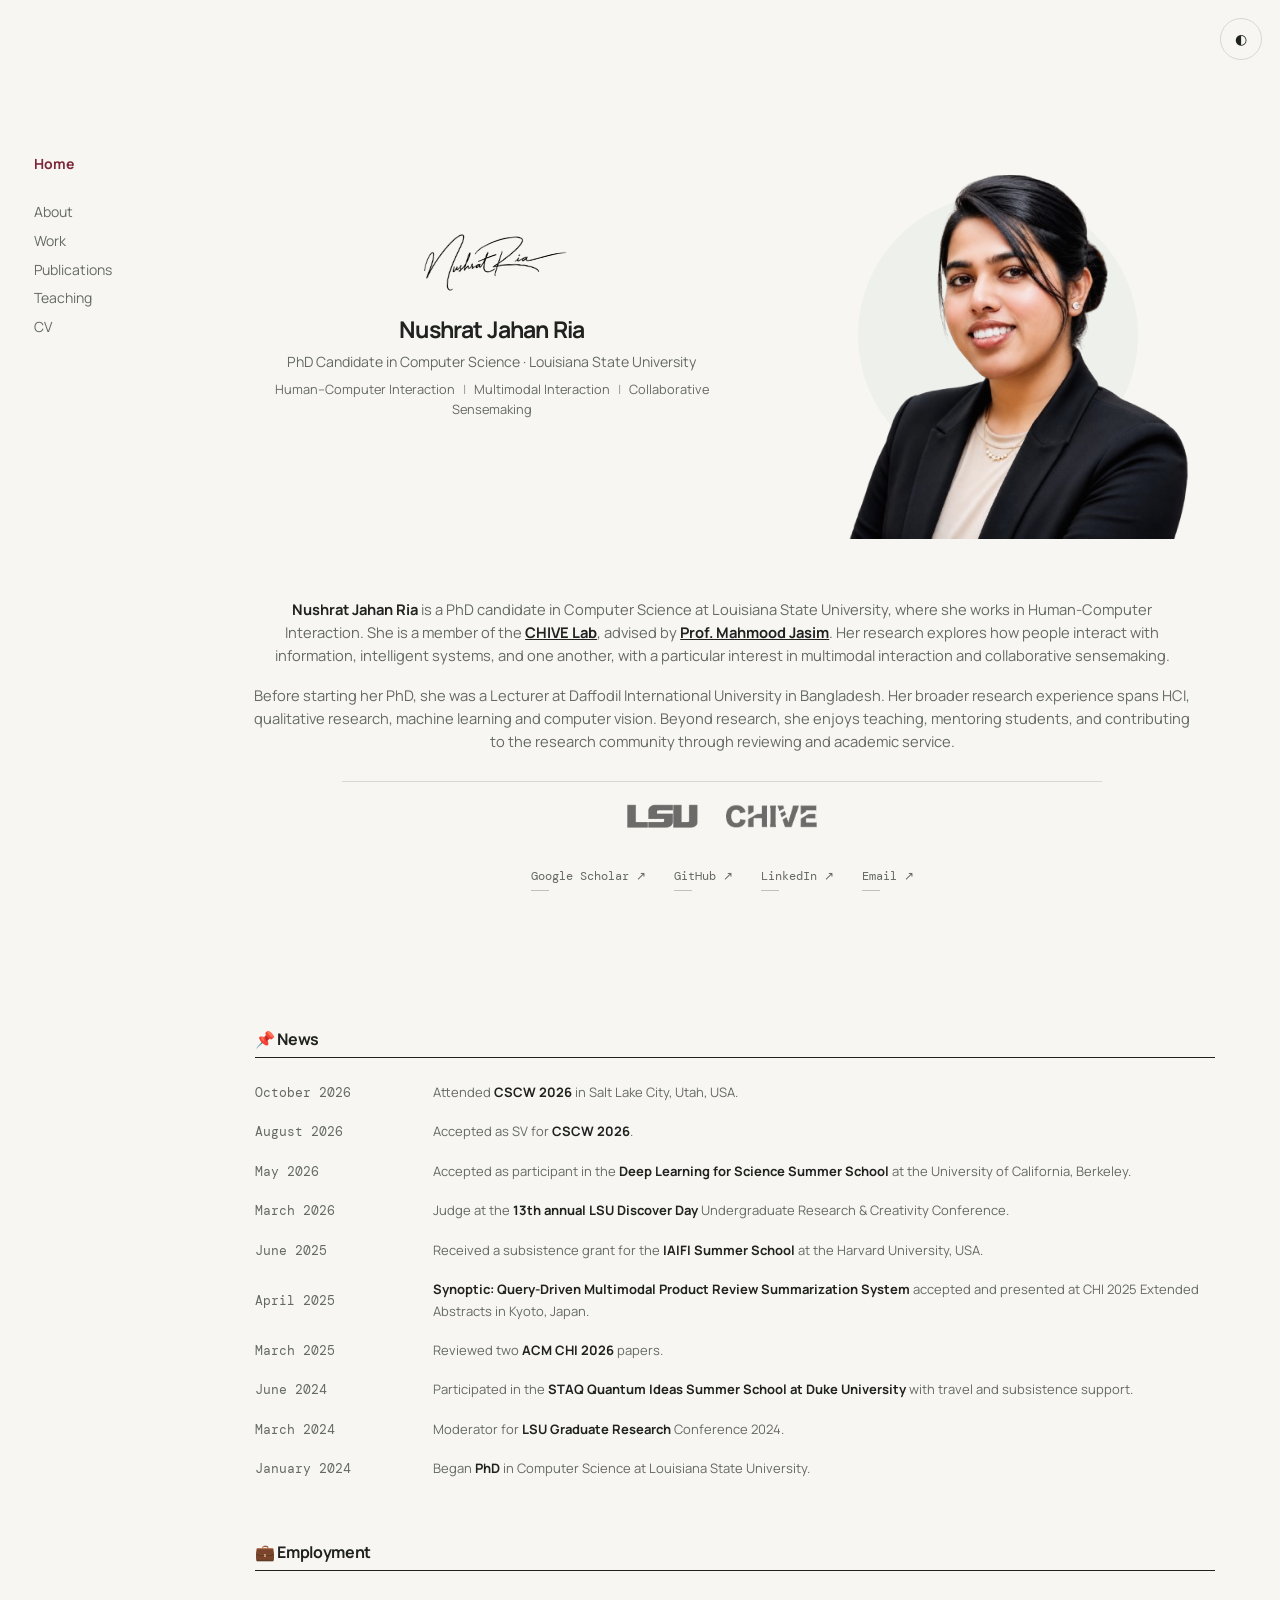
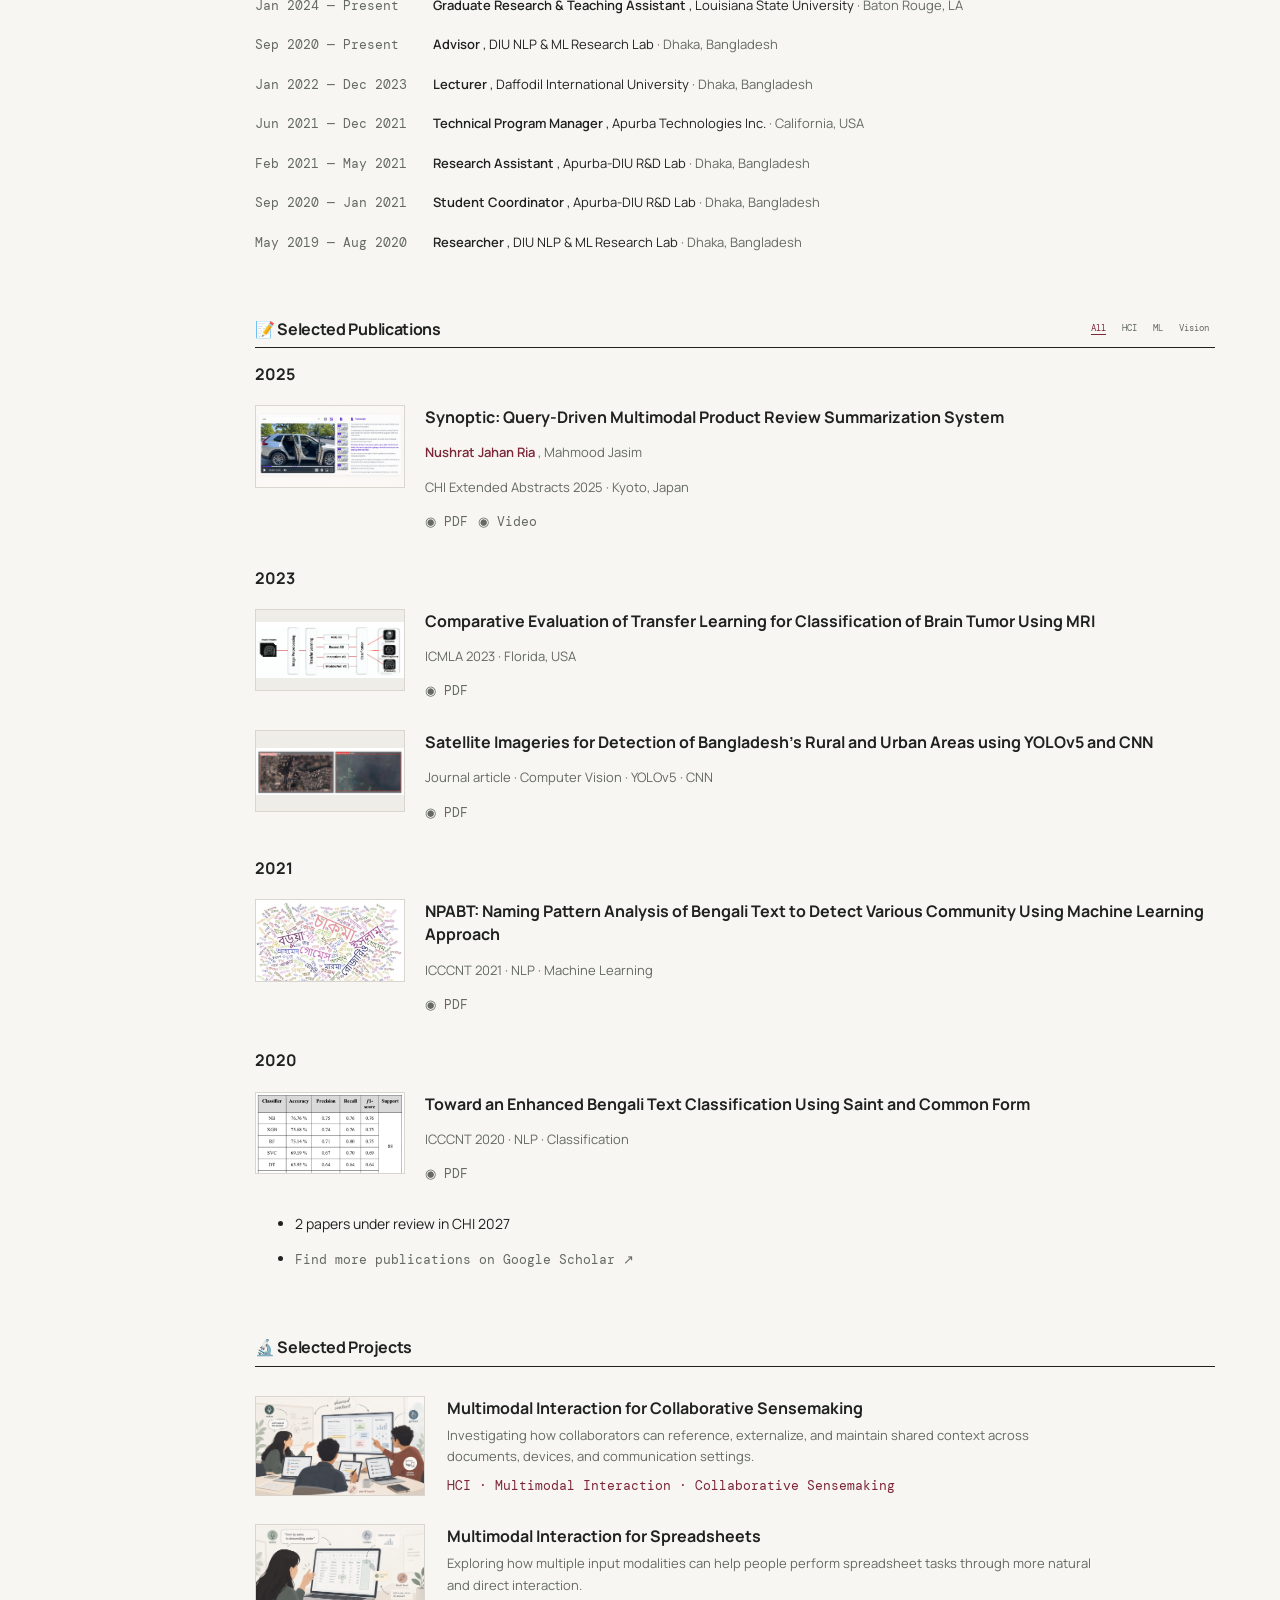
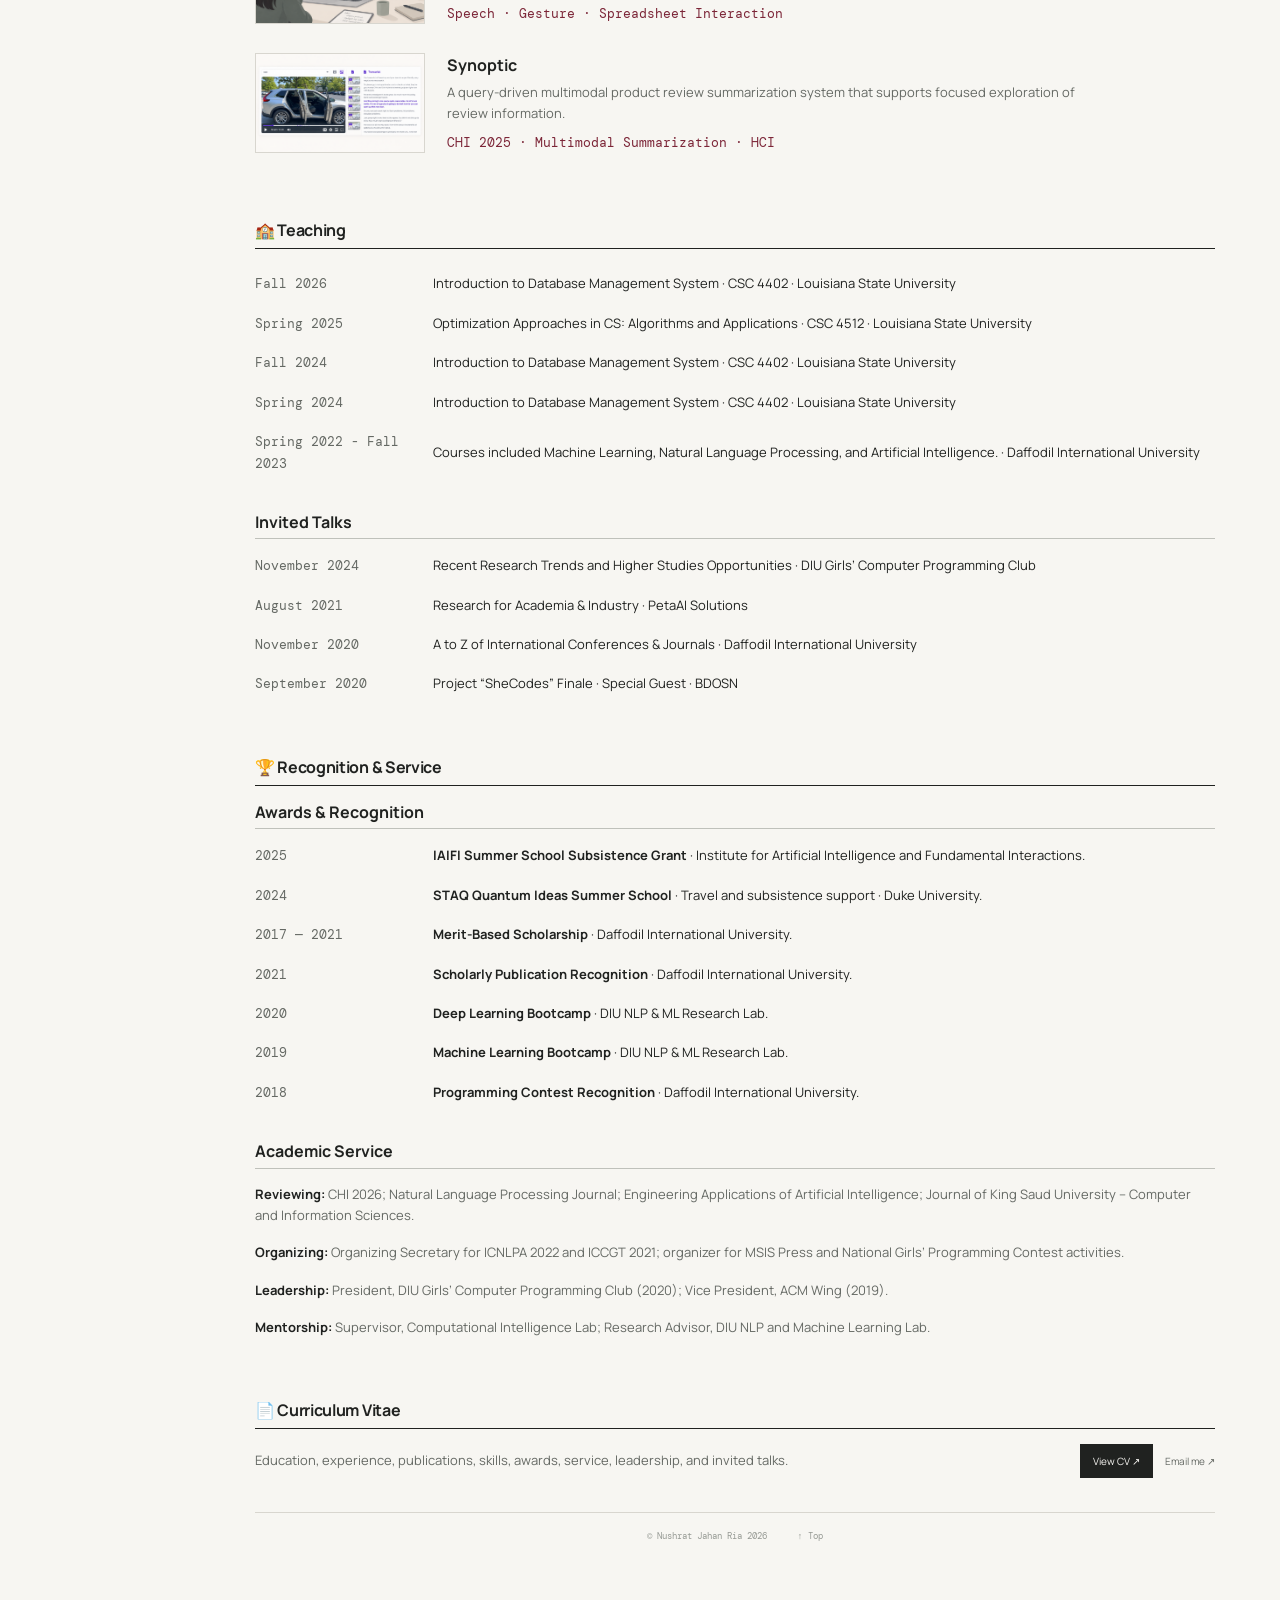
==== commit 28e47bf6: "Update event descriptions" ====
--- a/index.html
+++ b/index.html
@@ -308,7 +308,7 @@
             </time>
 
             <p>
-                Judge at the 13th annual LSU Discover Day
+                Judge at the <strong>13th annual LSU Discover Day</strong>
                 Undergraduate Research &amp; Creativity Conference.
             </p>
 
@@ -323,7 +323,7 @@
 
             <p>
                 Received a subsistence grant for the
-                <strong>Summer School</strong>.
+                <strong>IAIFI Summer School</strong> at the Harvard University, USA.
             </p>
 
         </div>
@@ -367,7 +367,7 @@
             </time>
 
             <p>
-                Participated in the STAQ Quantum Ideas
+                Participated in the <strong>STAQ Quantum Ideas
                 Summer School at Duke University</strong> with
                 travel and subsistence support.
             </p>
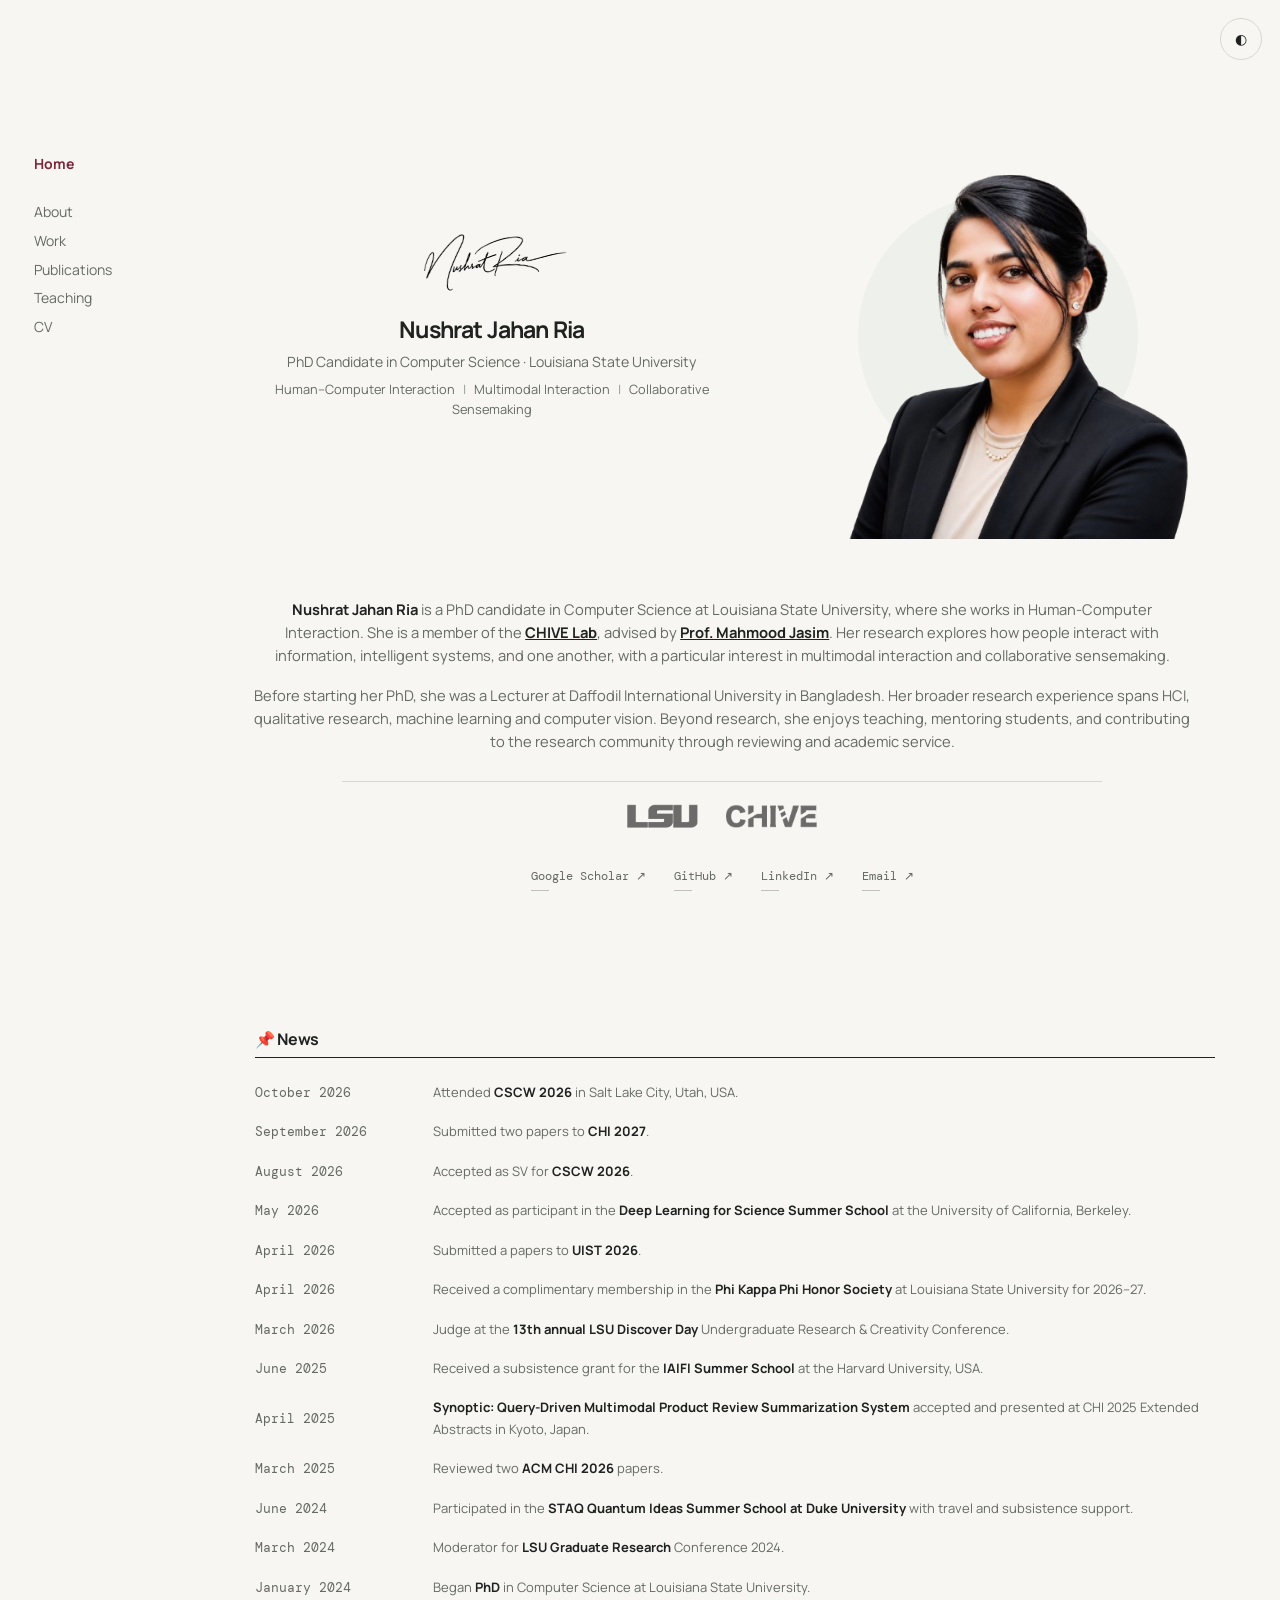
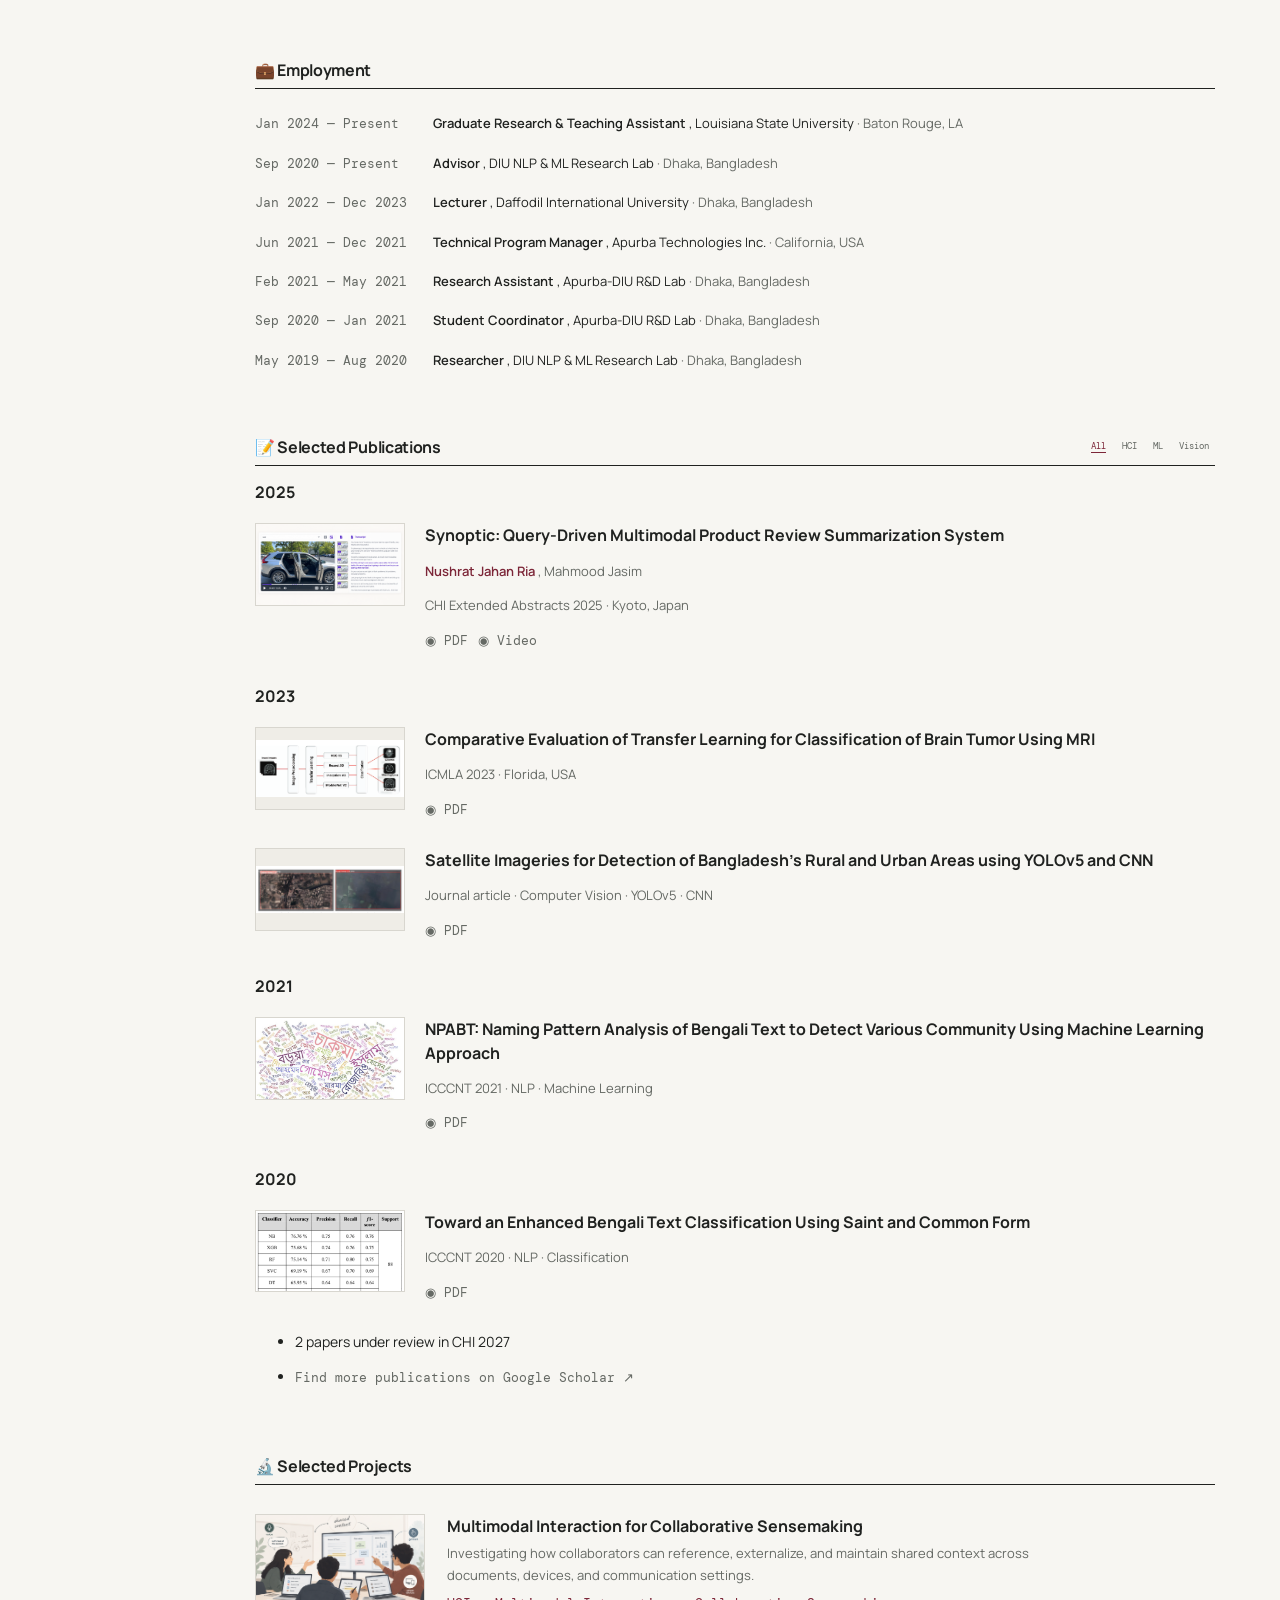
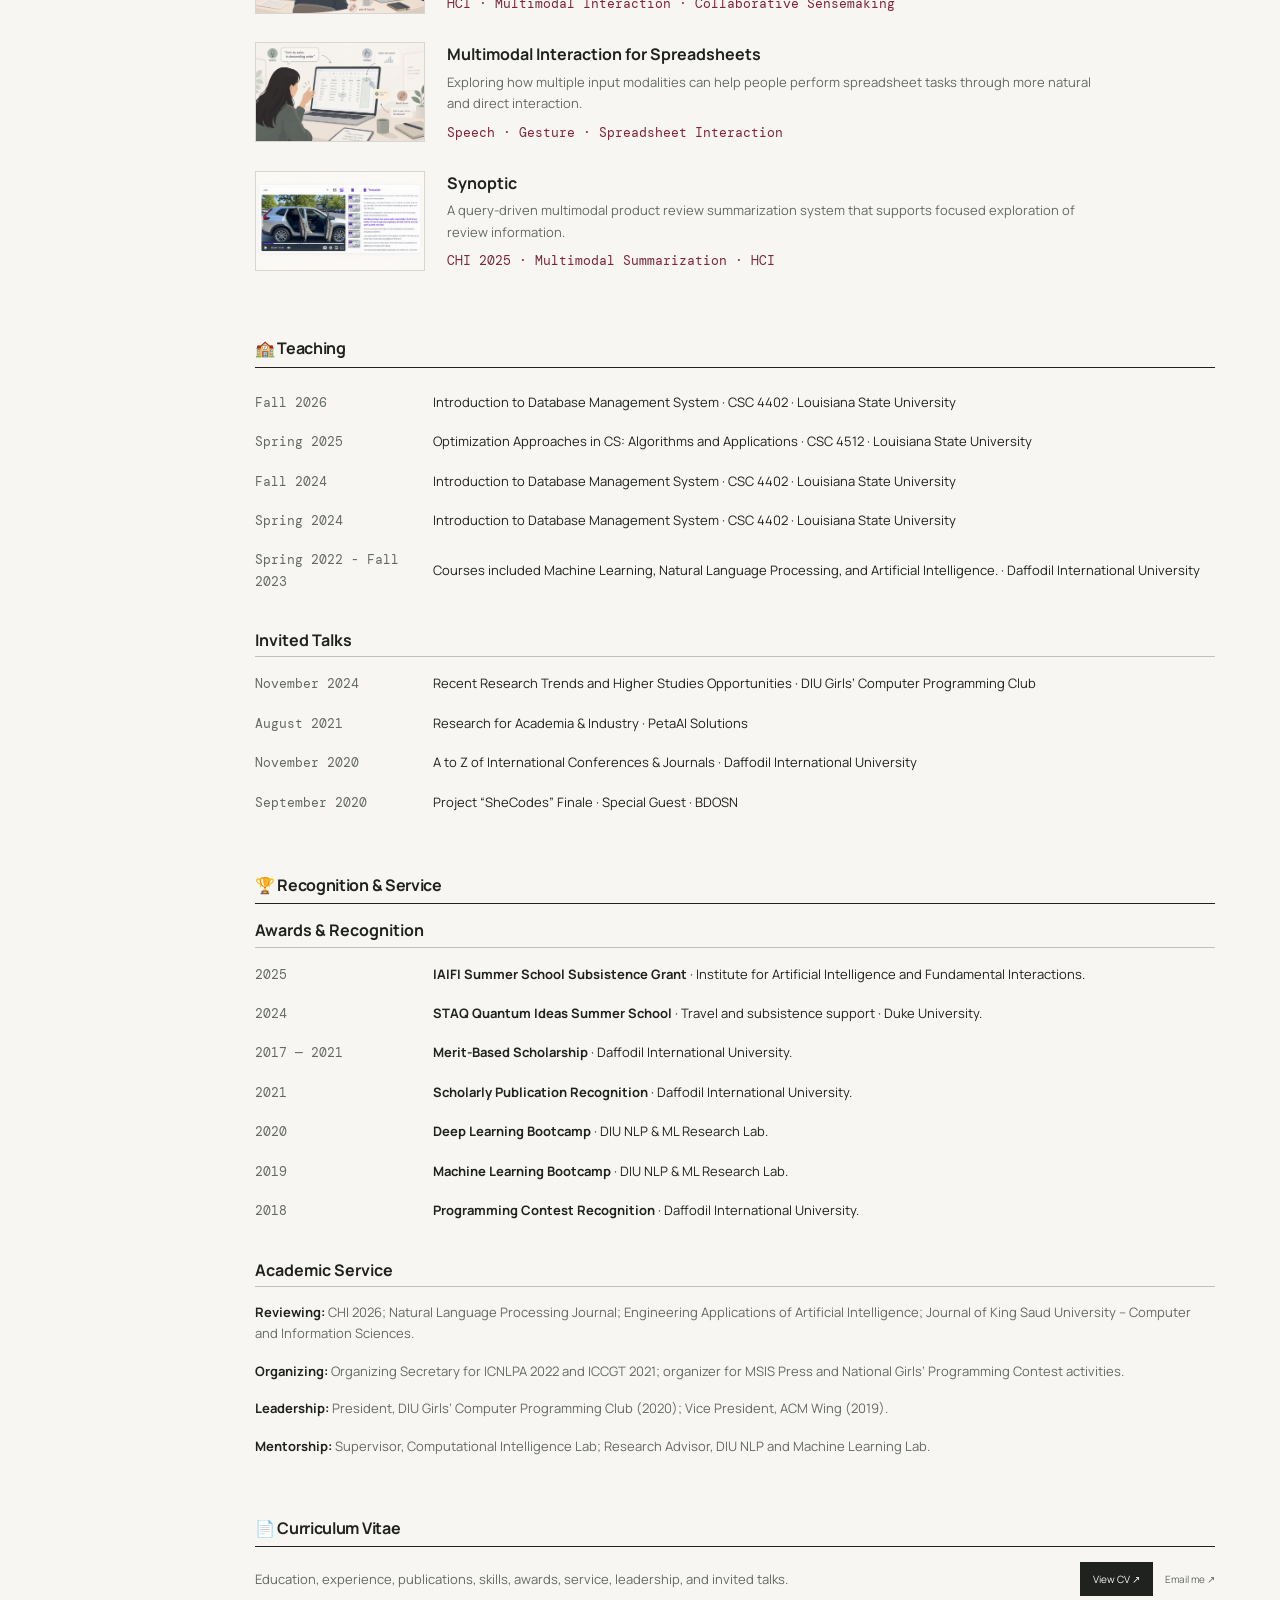
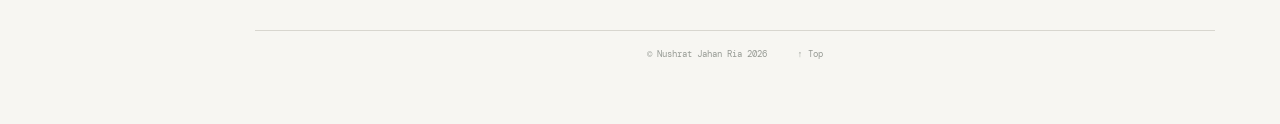
==== commit 8704a40e: "Recent achievements" ====
--- a/index.html
+++ b/index.html
@@ -272,6 +272,18 @@
             </p>
 
         </div>
+
+        <div class="compact-row">
+
+            <time>
+                September 2026
+            </time>
+
+            <p>
+                Submitted two papers to <strong>CHI 2027</strong>.
+            </p>
+
+        </div>
         
         <div class="compact-row">
 
@@ -300,7 +312,32 @@
 
         </div>
 
-
+        <div class="compact-row">
+
+            <time>
+                April 2026
+            </time>
+
+            <p>
+                Submitted a papers to <strong>UIST 2026</strong>.
+            </p>
+
+        </div> 
+
+
+        
+        <div class="compact-row">
+
+            <time>
+                April 2026
+            </time>
+
+            <p>
+                Received a complimentary membership in the <strong>Phi Kappa Phi Honor Society</strong> at Louisiana State University for 2026–27.
+            </p>
+
+        </div> 
+        
         <div class="compact-row">
 
             <time>
@@ -1451,7 +1488,7 @@
 
             <a
                 class="academic-button"
-                href="static/NJR_CV.pdf?v=2026-09"
+                href="static/CV_NJR_SEP_26.pdf"
                 target="_blank"
                 rel="noopener noreferrer"
             >
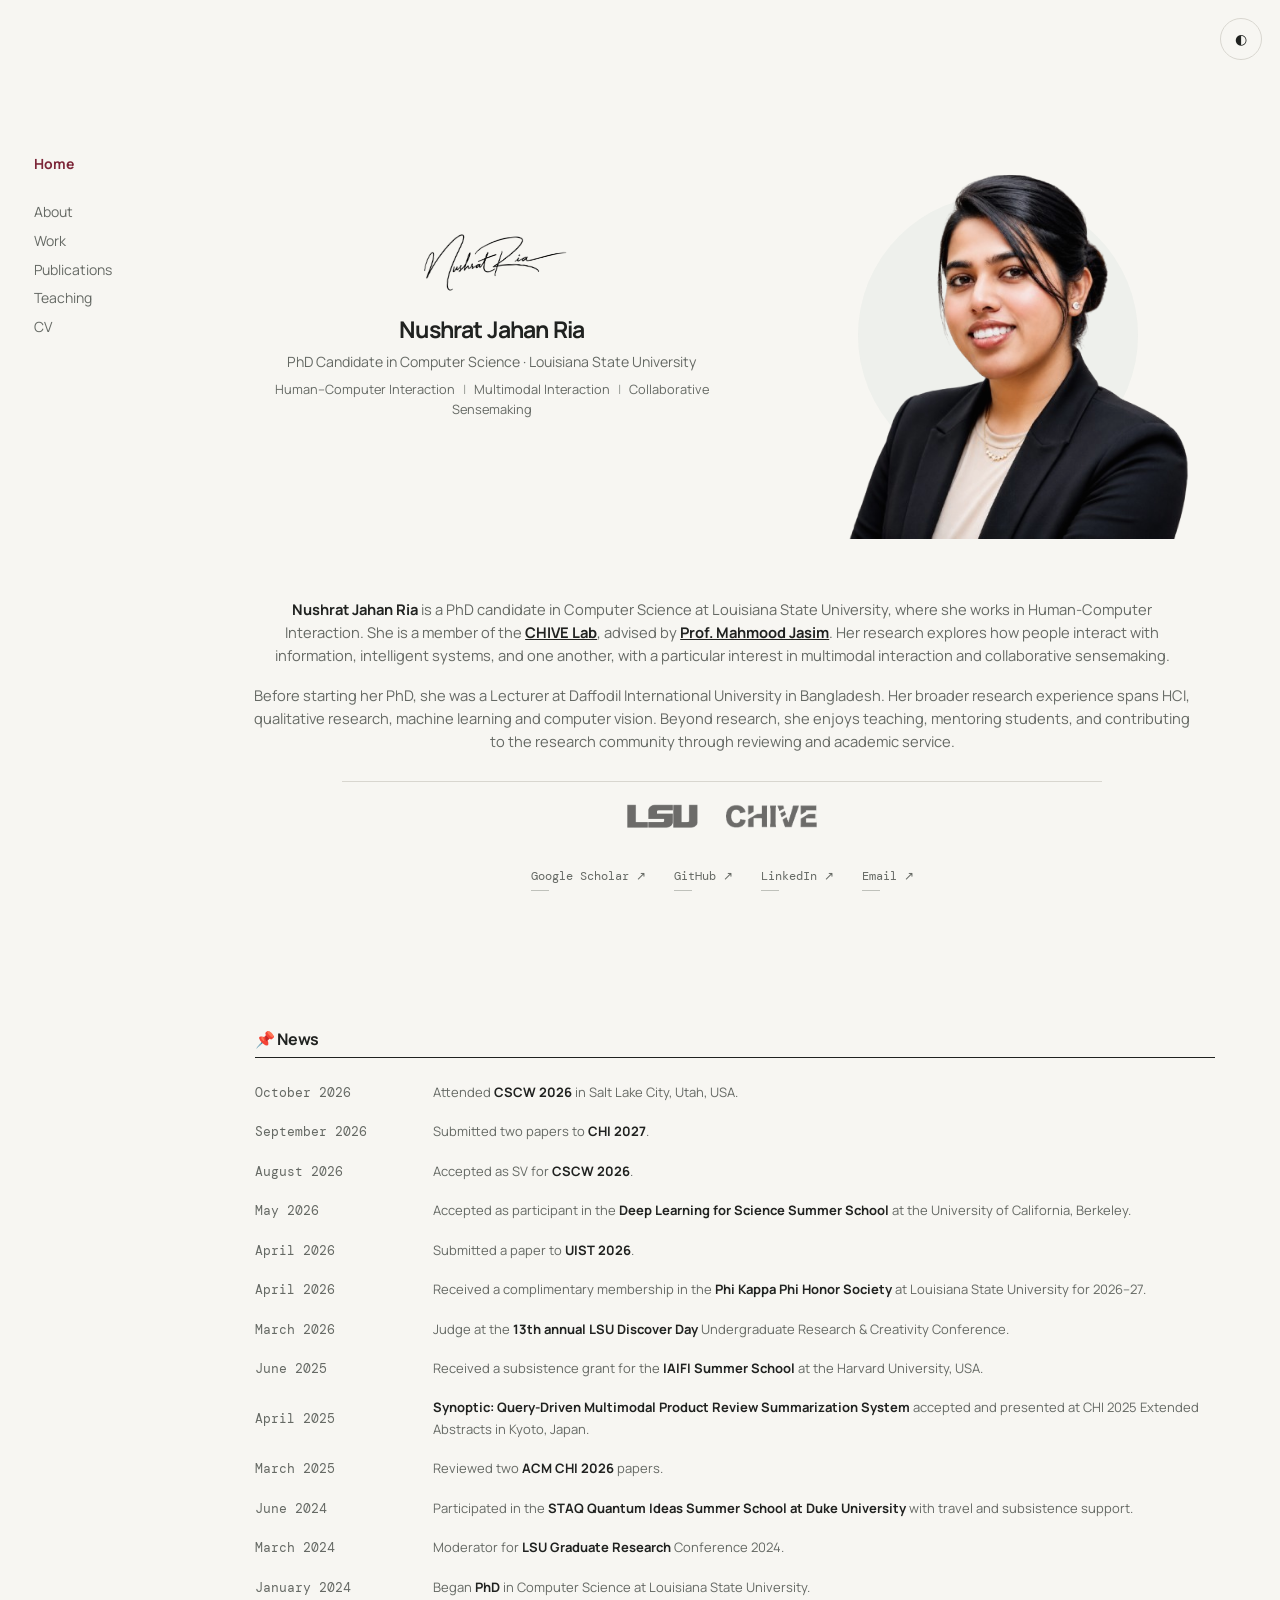
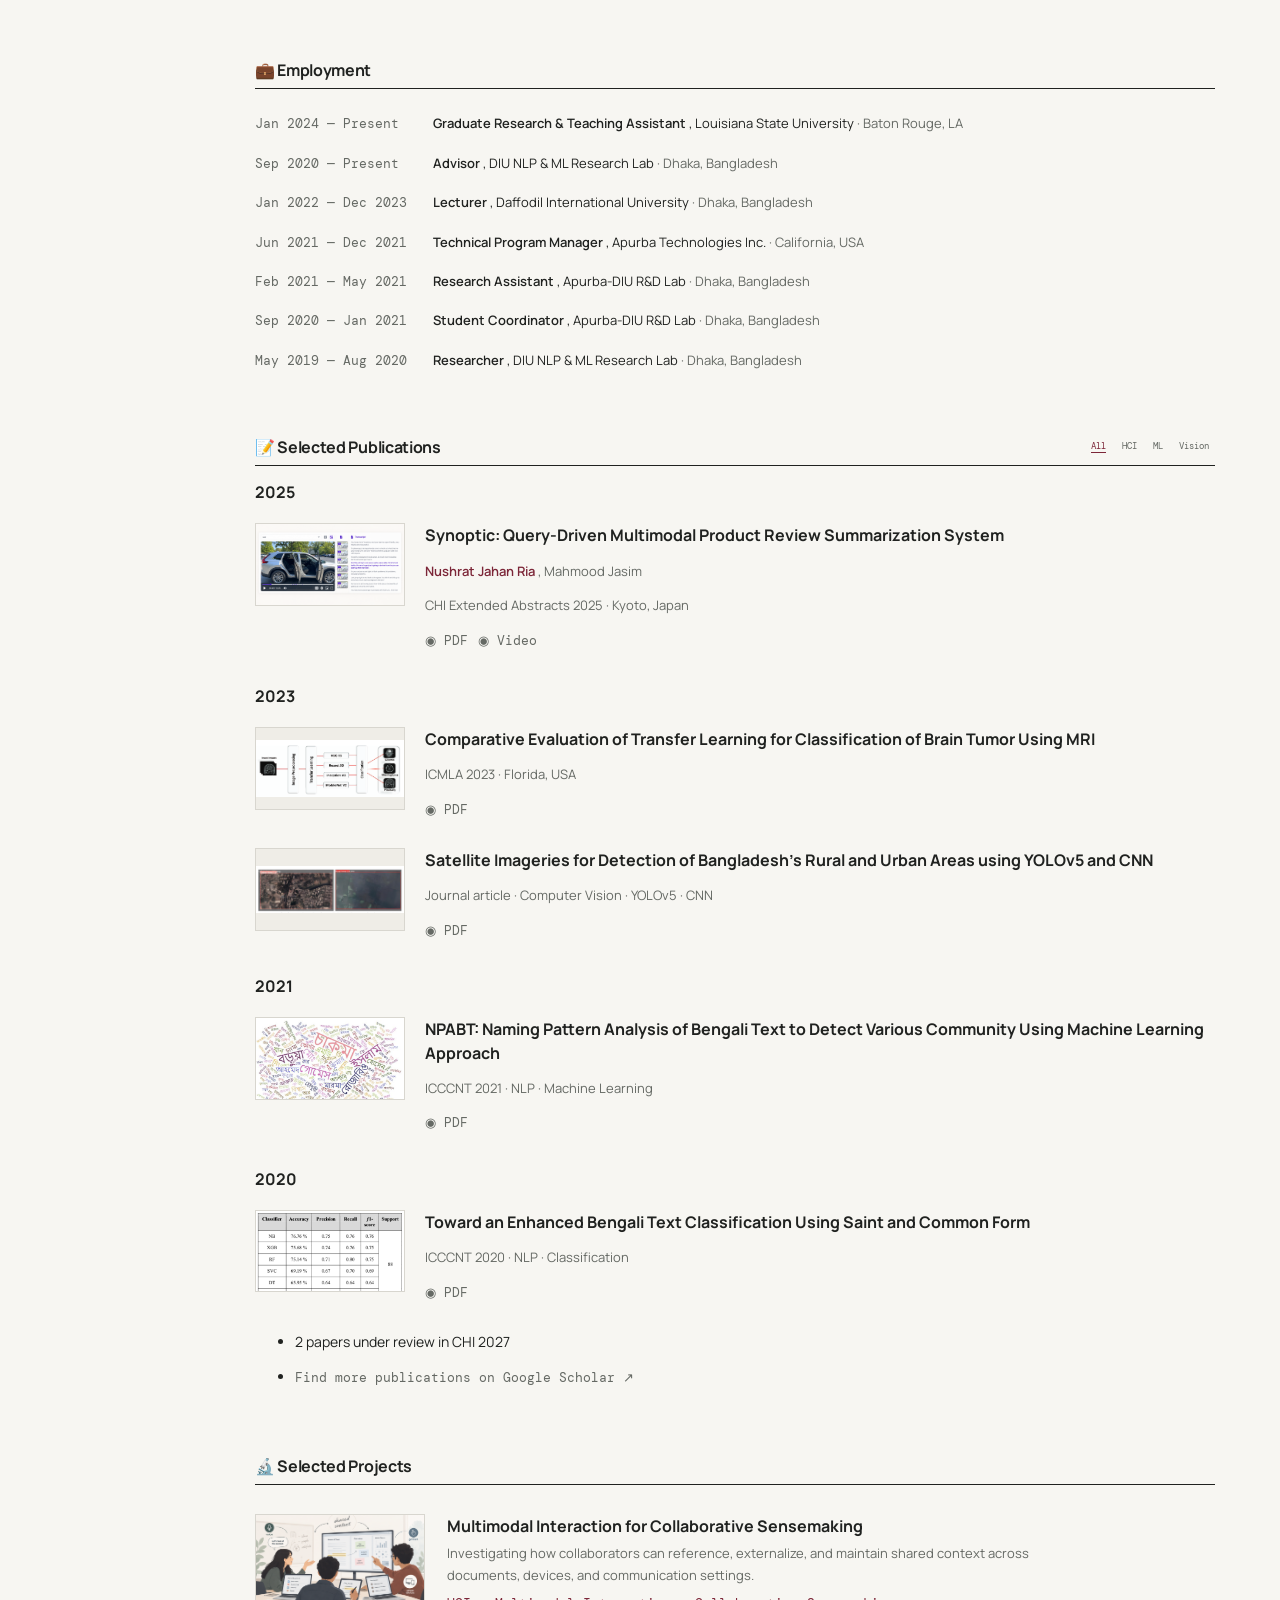
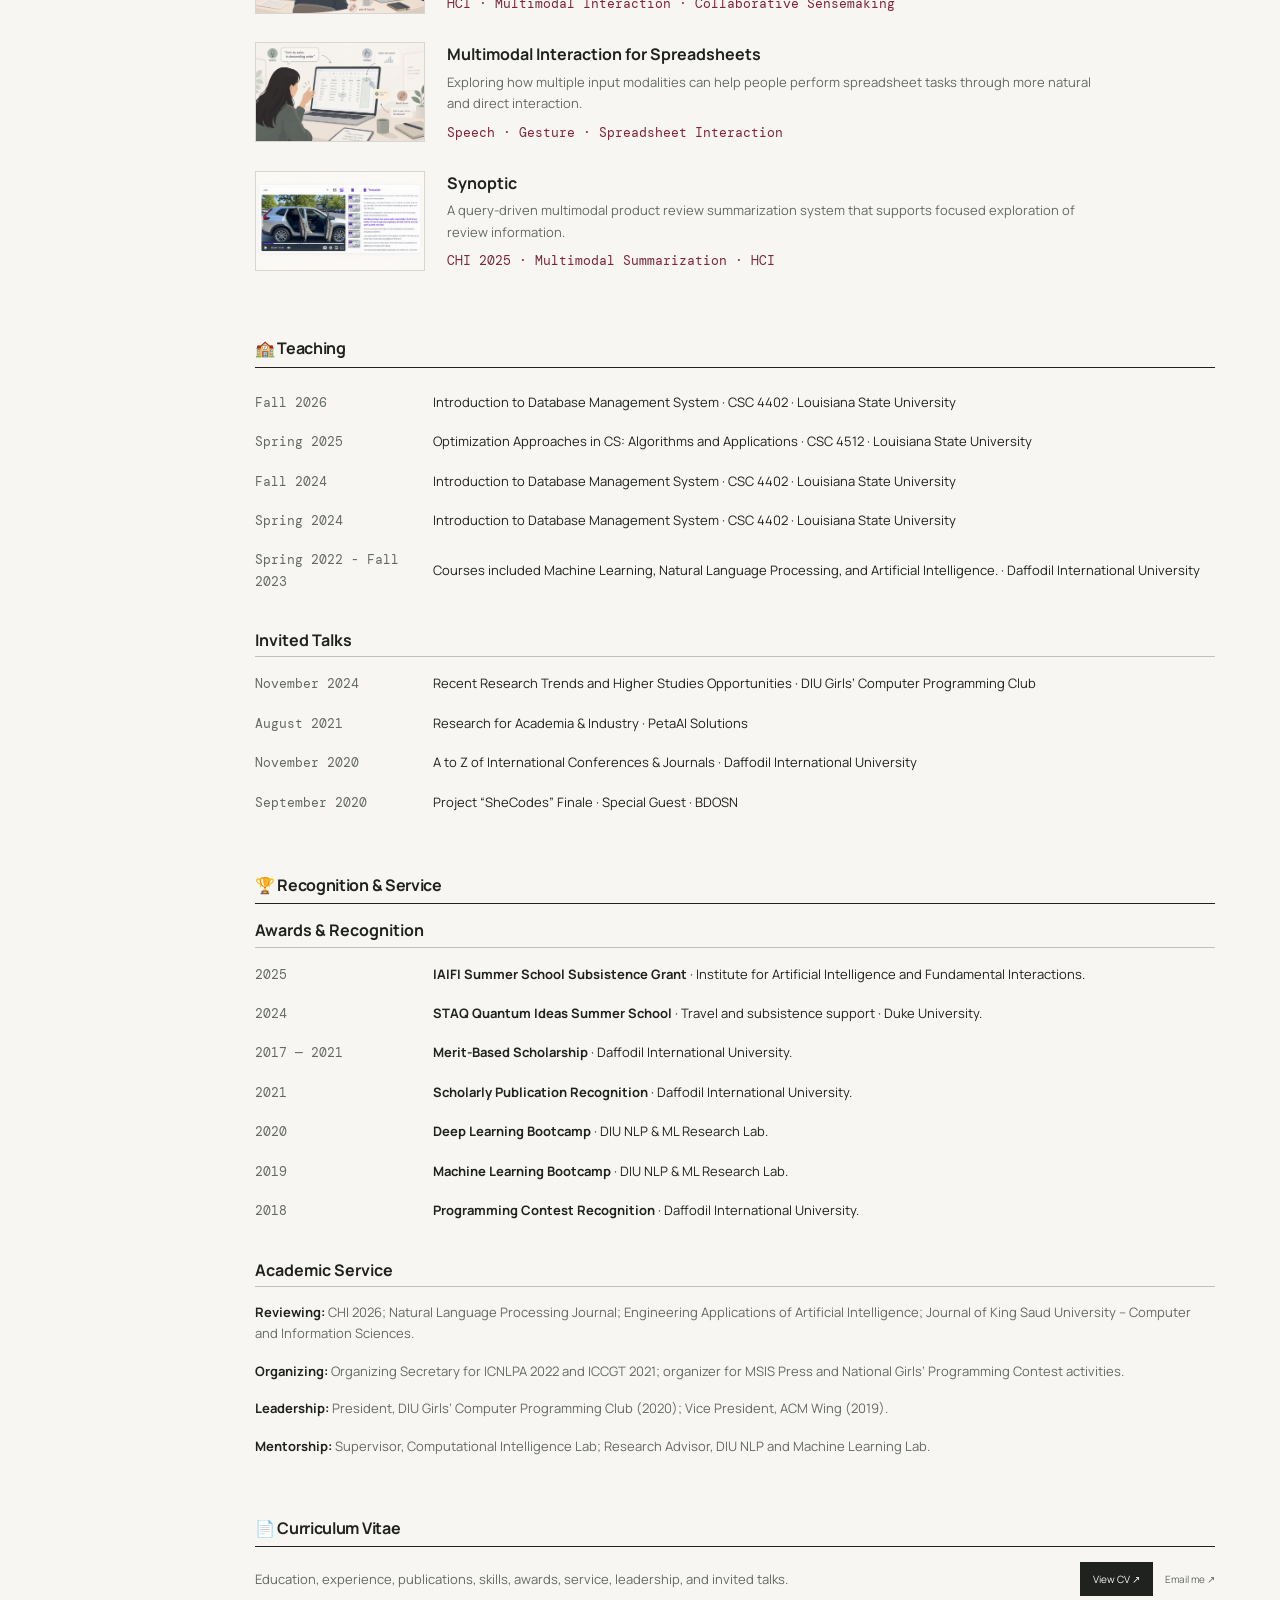
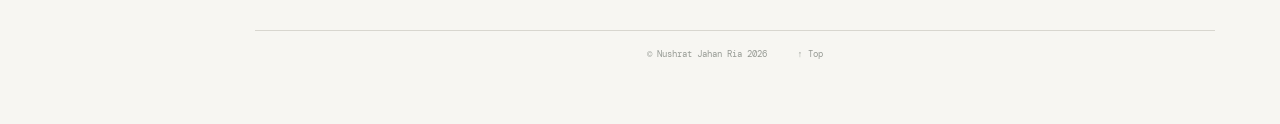
==== commit 731cacb8: "Fix typo in achievements section: changed "papers" to "paper"" ====
--- a/index.html
+++ b/index.html
@@ -319,7 +319,7 @@
             </time>
 
             <p>
-                Submitted a papers to <strong>UIST 2026</strong>.
+                Submitted a paper to <strong>UIST 2026</strong>.
             </p>
 
         </div> 
